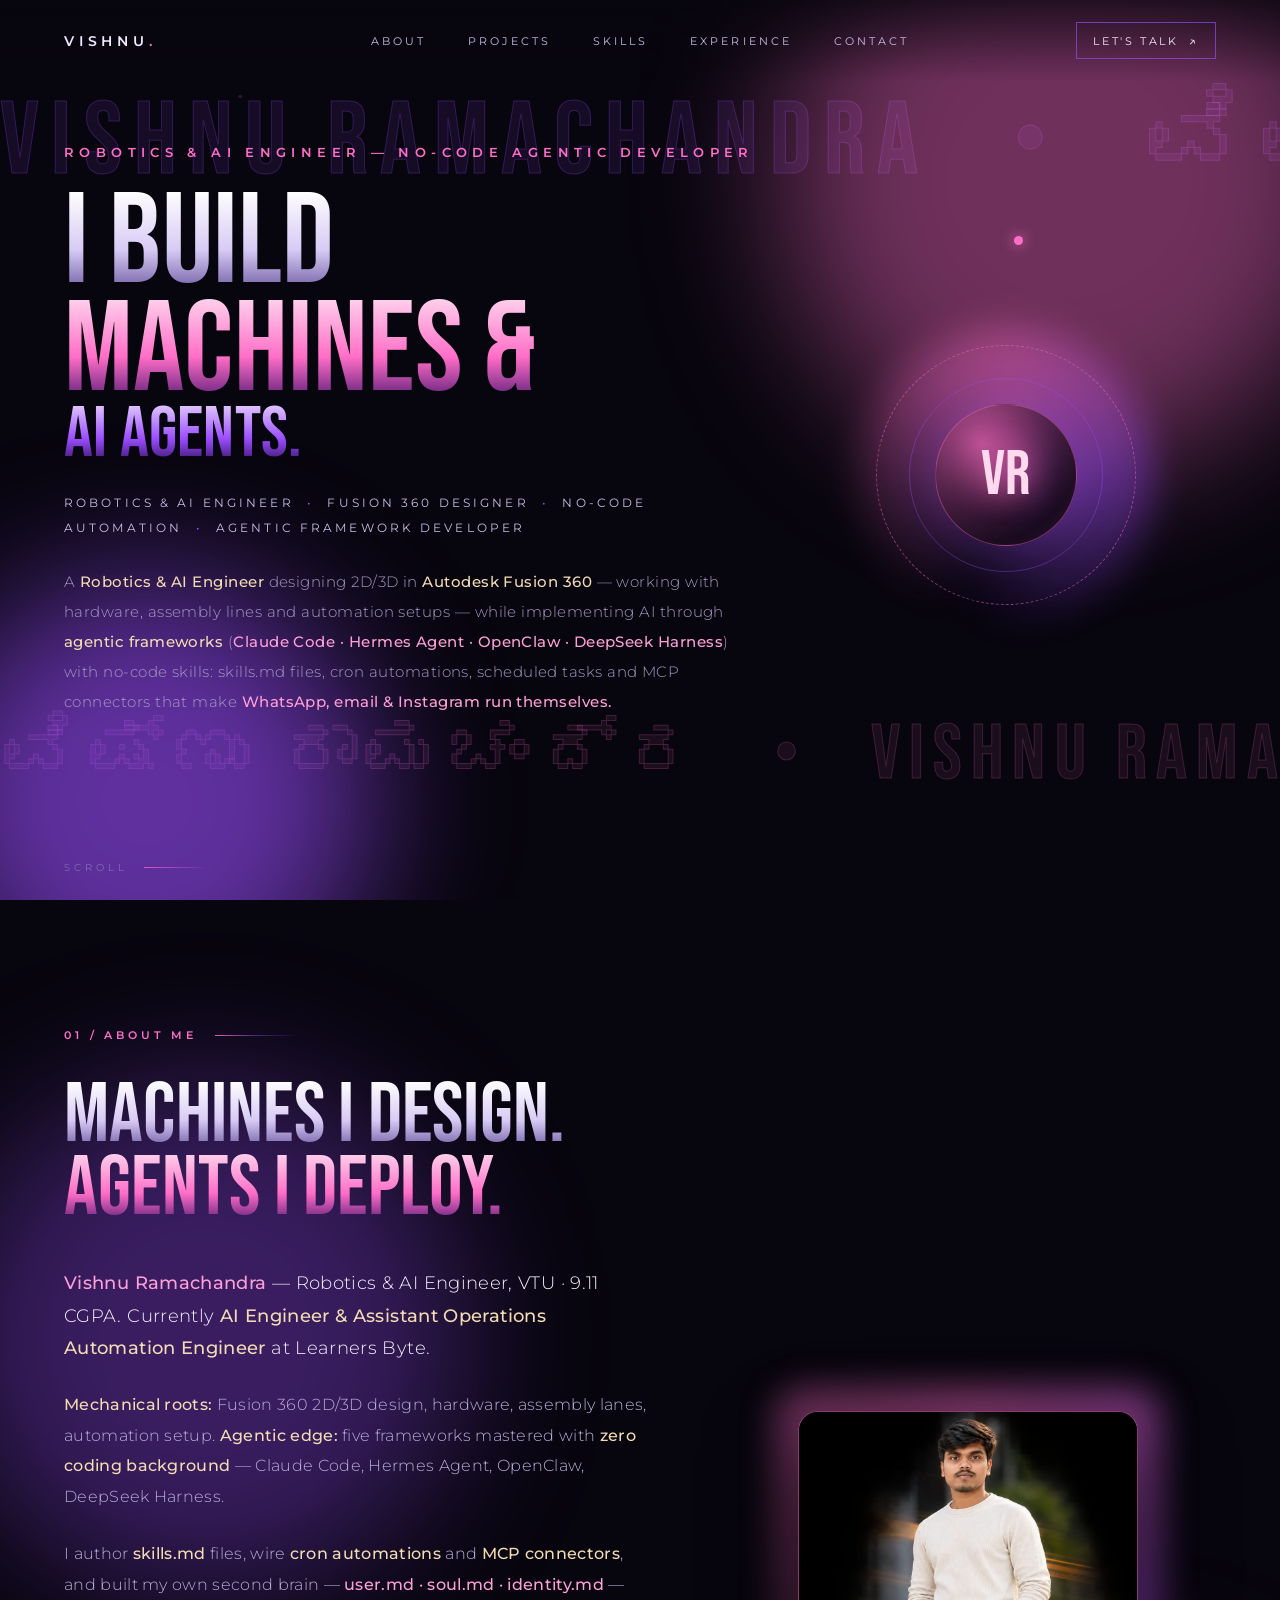
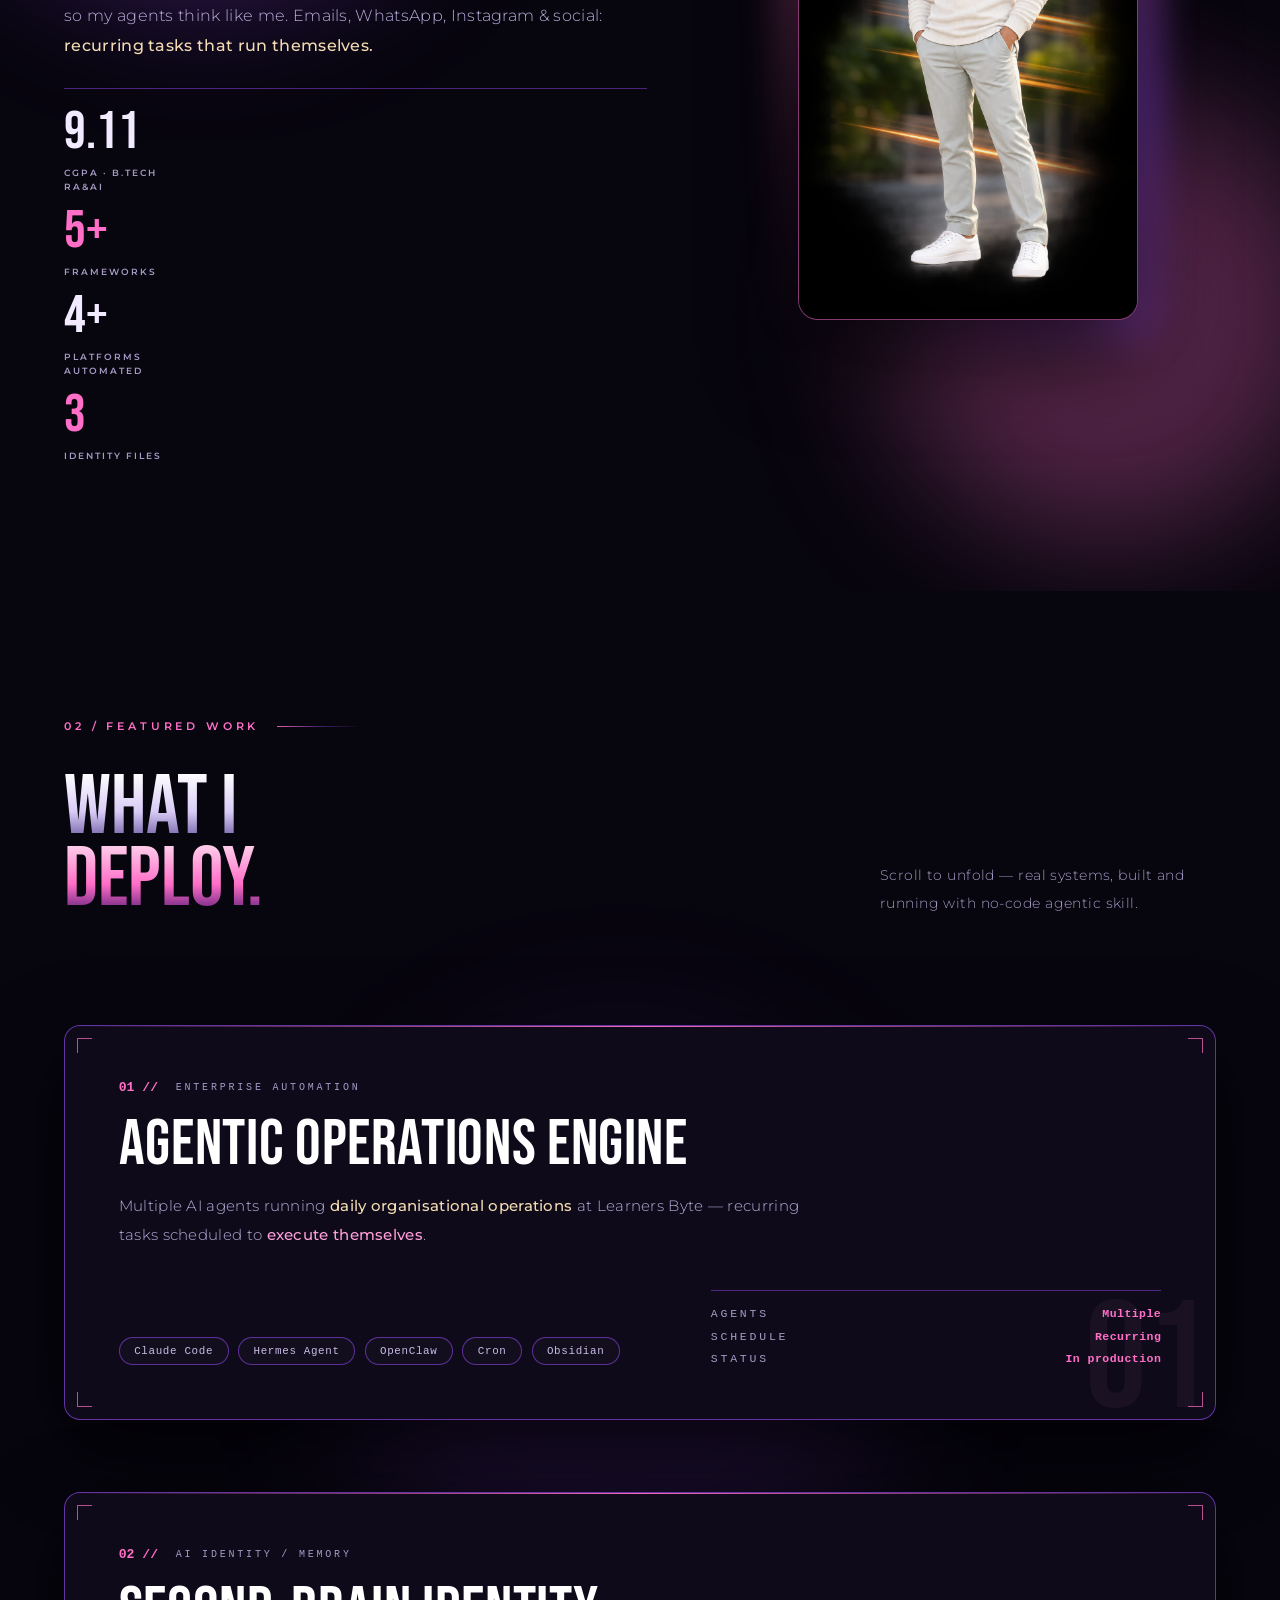
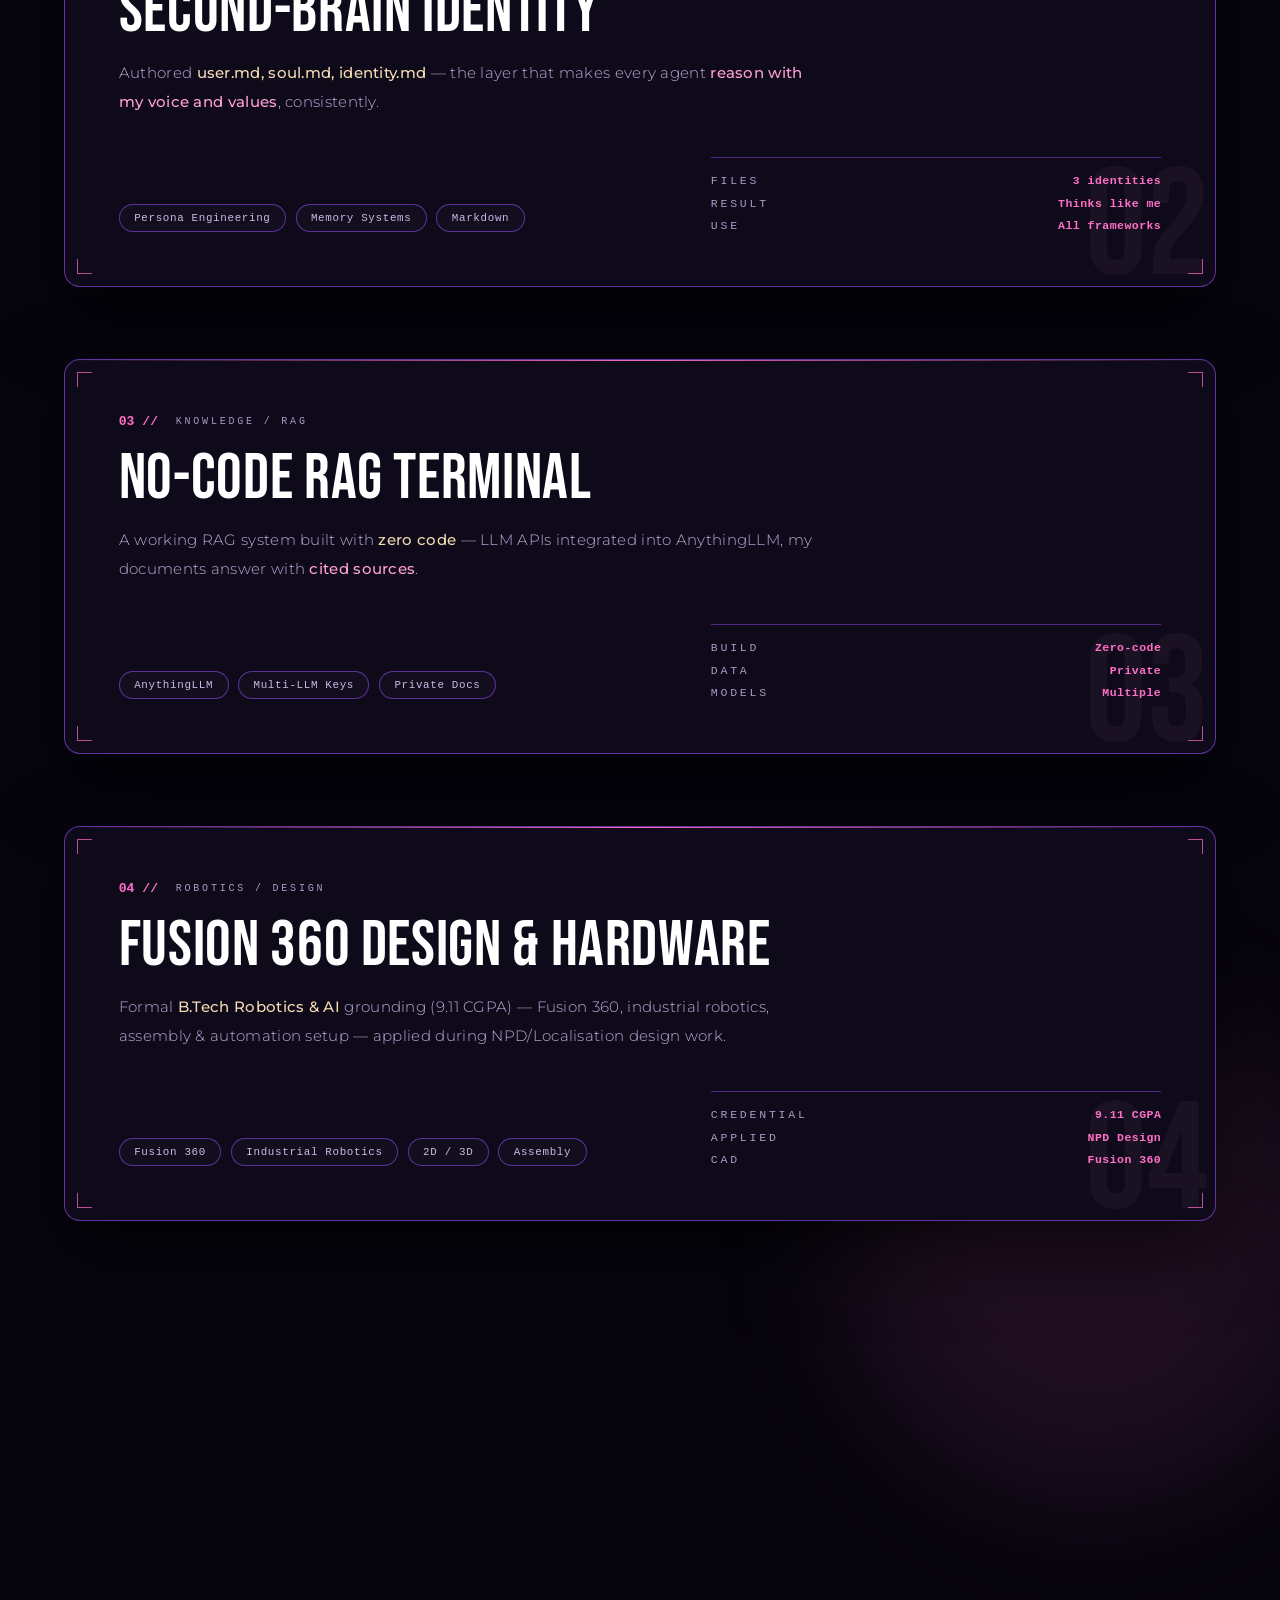
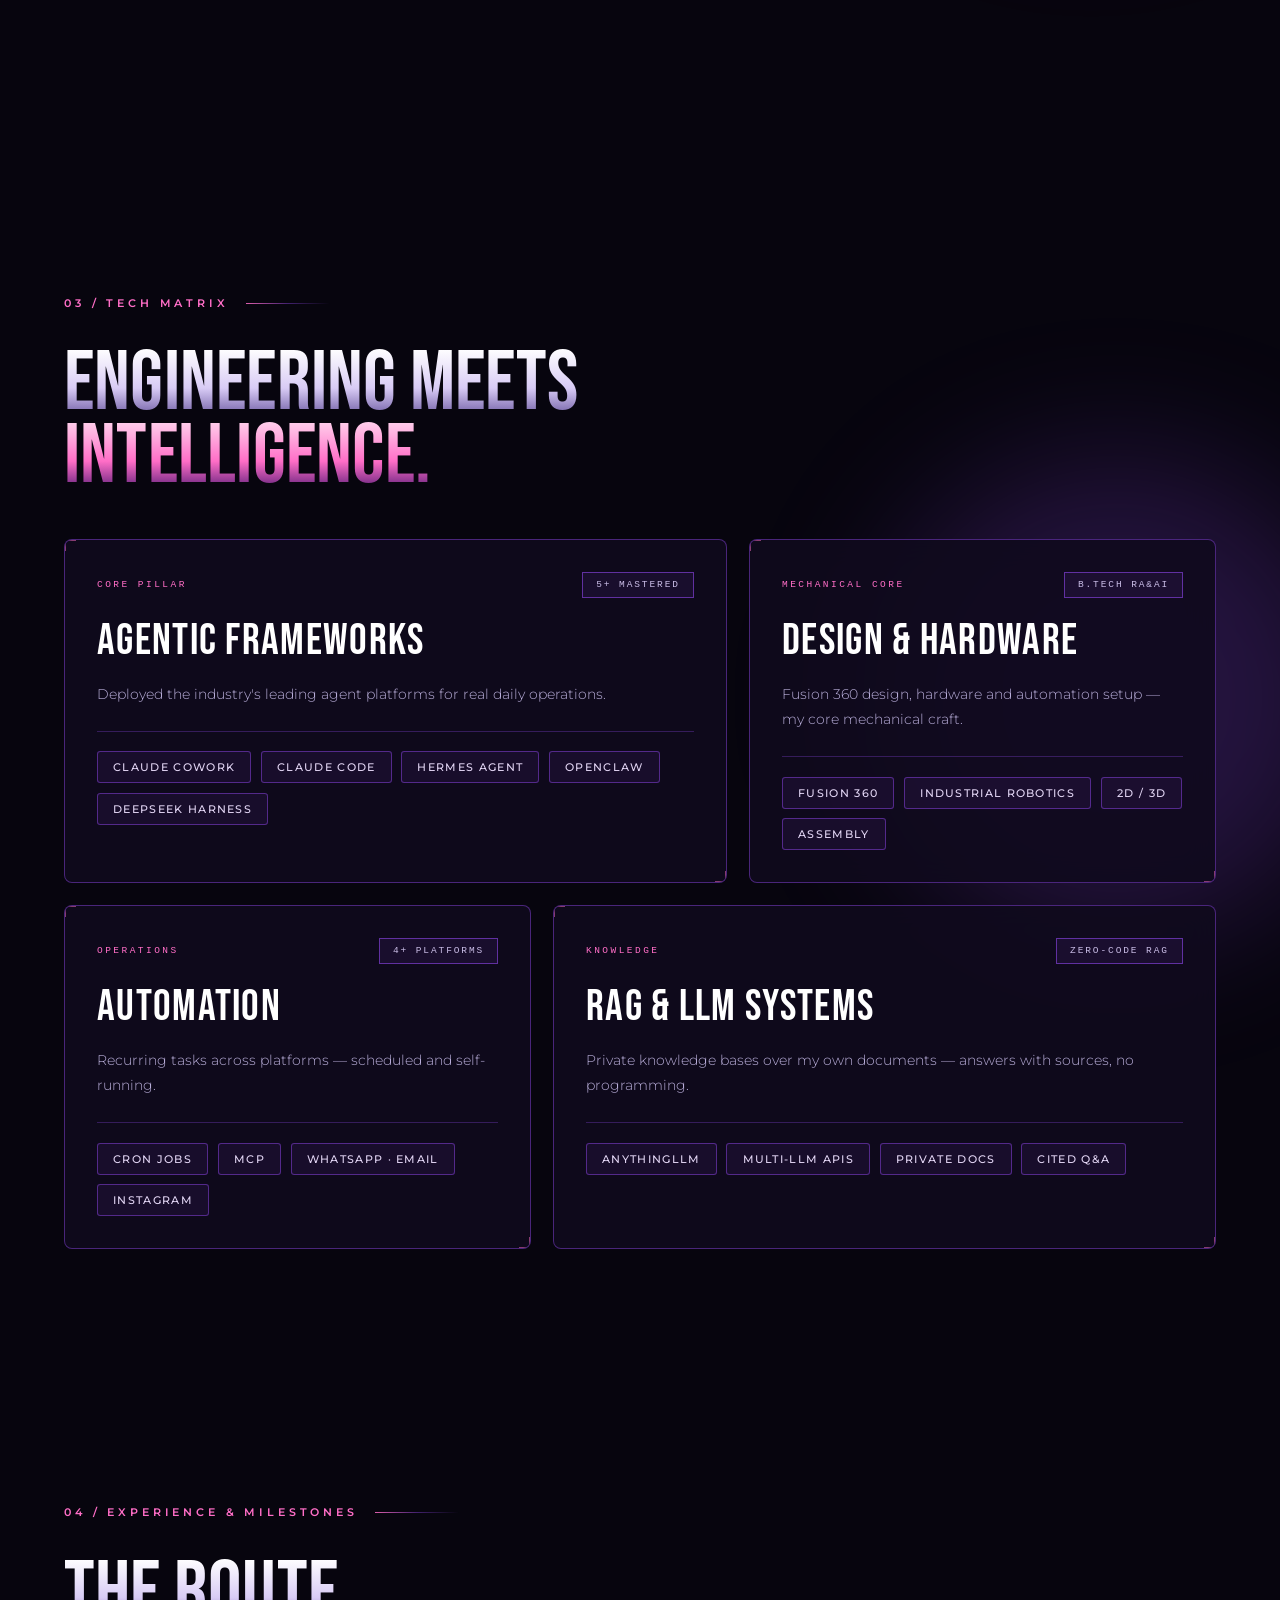
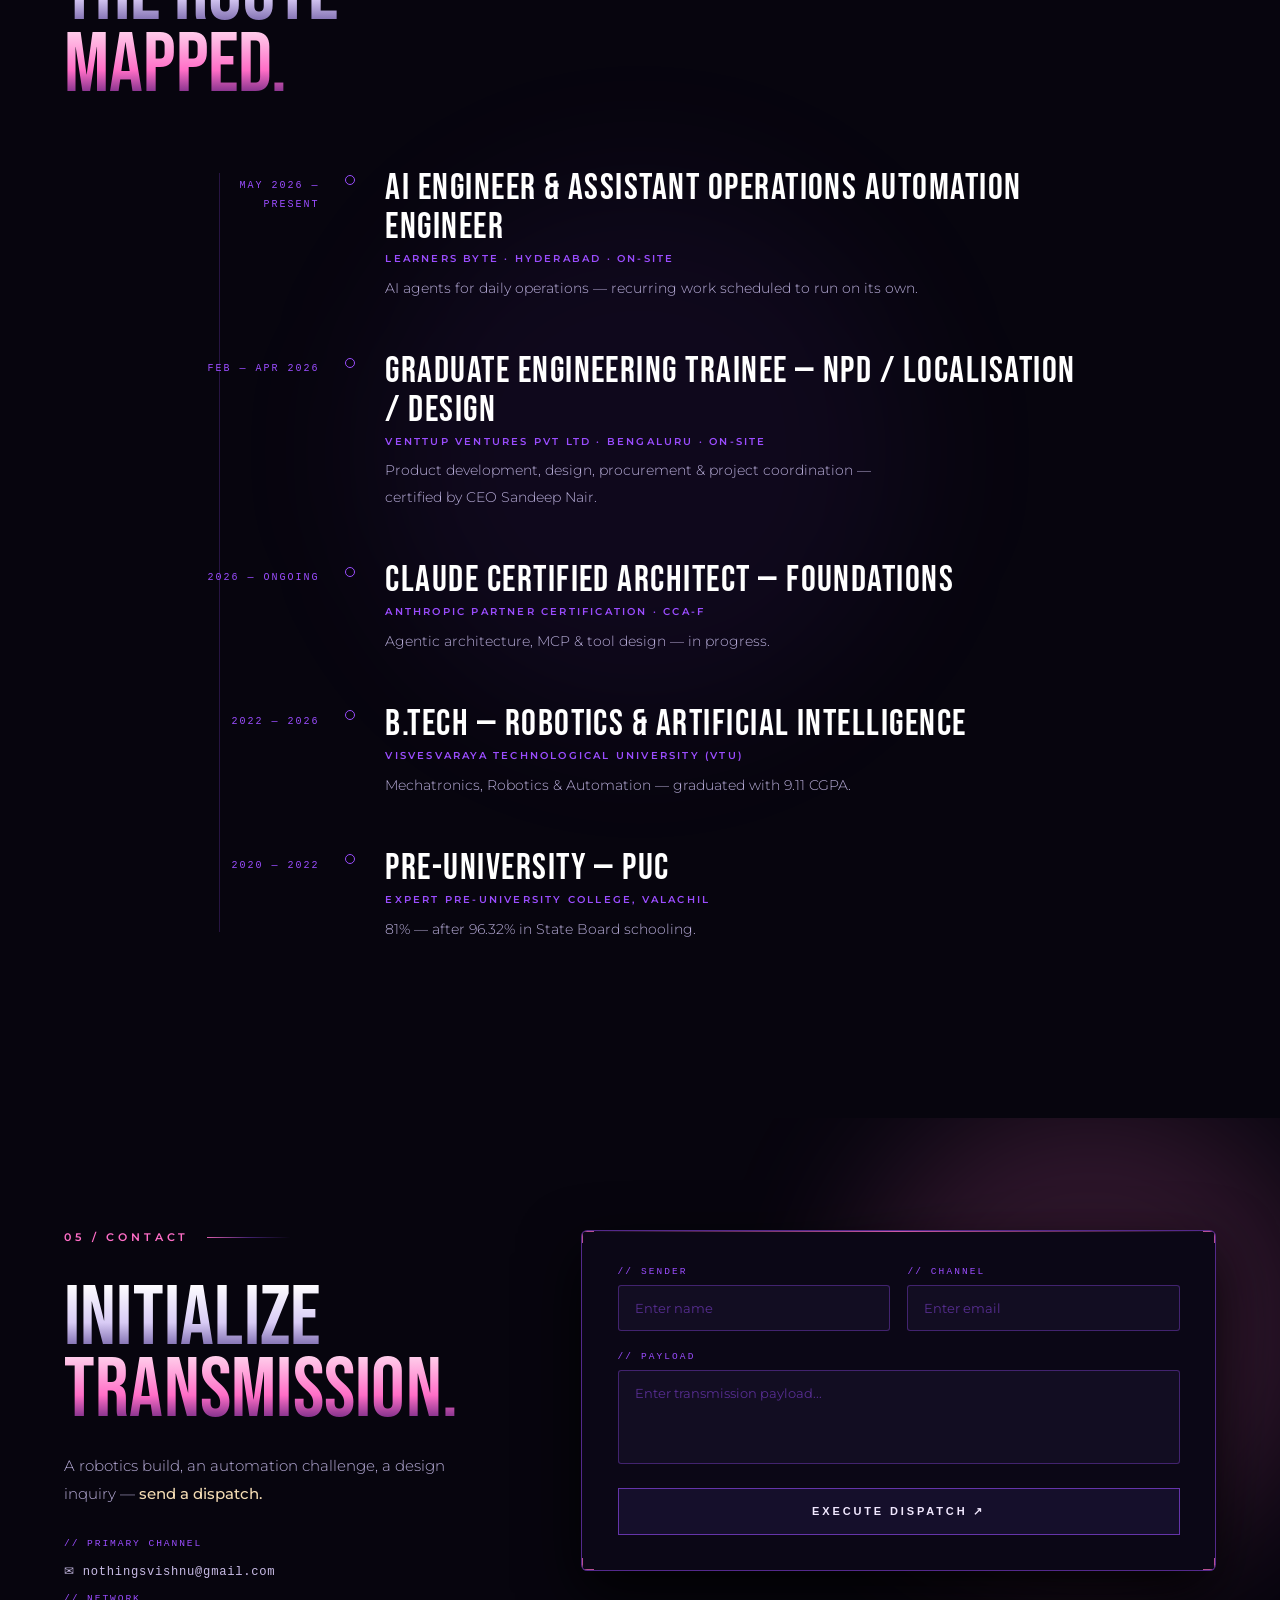
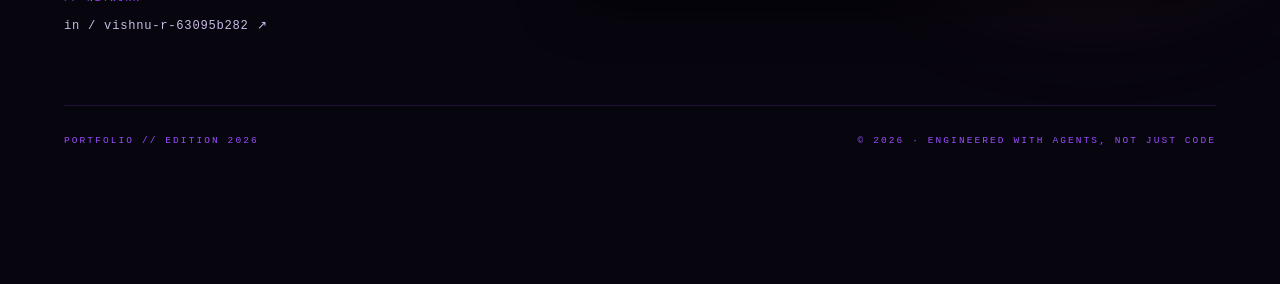
==== index.html @ 0558c442 "Deploy portfolio" ====
<!DOCTYPE html>
<html lang="en">
<head>
<meta charset="UTF-8"/>
<meta name="viewport" content="width=device-width, initial-scale=1.0"/>
<title>Vishnu Ramachandra — Robotics & AI Engineer</title>
<link rel="icon" type="image/svg+xml" href="data:image/svg+xml,<svg xmlns='http://www.w3.org/2000/svg' viewBox='0 0 100 100'><text y='.9em' font-size='90'>⚡</text></svg>"/>
<link rel="preconnect" href="https://fonts.googleapis.com">
<link rel="preconnect" href="https://fonts.gstatic.com" crossorigin>
<link href="https://fonts.googleapis.com/css2?family=Bebas+Neue&family=Montserrat:wght@300;400;500;600;700&display=swap" rel="stylesheet">
<style>
  :root{
    --bg:#07050E; --panel:#0E0A1A; --panel2:#120D20; --cardline:rgba(140,84,255,.4);
    --ivory:#E8E0F2; --muted:#A79BC6; --soft:#C9BCE6; --white:#F7F2FF;
    --pink:#FF6EC7; --violet:#9B4DFF; --lav:#C9B0FF; --cream:#F3DBB3; --hlp:#FF9FD8;
    --serif:"Bebas Neue","Arial Narrow",Impact,sans-serif;
    --sans:"Montserrat",system-ui,sans-serif;
  }
  *{box-sizing:border-box;margin:0;padding:0}
  html{scroll-behavior:smooth}
  body{background:var(--bg);color:var(--ivory);font-family:var(--sans);overflow-x:hidden;-webkit-font-smoothing:antialiased}
  ::selection{background:var(--lav);color:#0a0514}
  a{color:inherit;text-decoration:none}
  img{max-width:100%;display:block}
  b{color:var(--cream);font-weight:500}
  .hlp{color:var(--hlp);font-weight:500}
  .g-w{background:linear-gradient(to bottom,#FFFFFF 0%,#D8CBF5 55%,#5E4B96 100%);-webkit-background-clip:text;background-clip:text;color:transparent}
  .g-p{background:linear-gradient(to bottom,#FFD1EC 0%,#FF6EC7 55%,#4A1570 100%);-webkit-background-clip:text;background-clip:text;color:transparent}
  .g-d{background:linear-gradient(to bottom,#DFC5FF 0%,#9B4DFF 55%,#2A0D55 100%);-webkit-background-clip:text;background-clip:text;color:transparent}

  #cursor{position:fixed;top:0;left:0;width:10px;height:10px;border-radius:50%;background:rgba(240,230,255,.95);
          pointer-events:none;z-index:999;transform:translate(-50%,-50%);transition:width .25s,height .25s,background .25s,border .25s}
  #cursor.grow{width:46px;height:46px;border:1px solid rgba(255,110,199,.55);background:rgba(255,110,199,.07)}

  .glow{position:absolute;border-radius:50%;filter:blur(70px);pointer-events:none;z-index:0}
  @keyframes pulseA{0%,100%{transform:scale(1);opacity:.10}50%{transform:scale(1.08);opacity:.15}}
  @keyframes pulseB{0%,100%{transform:scale(1.06);opacity:.07}50%{transform:scale(1);opacity:.10}}
  @keyframes floaty{0%,100%{transform:translateY(-3px) scale(1)}50%{transform:translateY(3px) scale(1.03)}}
  @keyframes spinSlow{to{transform:rotate(360deg)}}
  @keyframes emberUp{0%{transform:translateY(0) scale(1);opacity:0}15%{opacity:.8}100%{transform:translateY(-120px) scale(.2);opacity:0}}

  /* ============ BG NAME MARQUEE ============ */
  .bgnames{position:fixed;inset:0;z-index:0;pointer-events:none;overflow:hidden}
  .namerow{position:absolute;left:0;display:flex;width:max-content;will-change:transform;
           font-family:var(--serif),"Nirmala UI","Noto Sans Kannada",sans-serif;
           color:rgba(155,77,255,.10);-webkit-text-stroke:1px rgba(155,77,255,.28);white-space:nowrap;
           letter-spacing:.12em;user-select:none}
  .namerow span{display:inline-block;padding-right:7vw}
  .namerow.nr1{top:9%;font-size:clamp(3rem,8vw,7.5rem);animation:driftL 90s linear infinite}
  .namerow.nr2{bottom:11%;font-size:clamp(2.2rem,6vw,5.4rem);-webkit-text-stroke:1px rgba(255,110,199,.22);
               color:rgba(255,110,199,.08);animation:driftR 110s linear infinite}
  @keyframes driftL{from{transform:translateX(0)}to{transform:translateX(-50%)}}
  @keyframes driftR{from{transform:translateX(-50%)}to{transform:translateX(0)}}

  nav{position:fixed;top:0;left:0;right:0;z-index:100;display:flex;justify-content:space-between;align-items:center;padding:22px 5vw;
      background:linear-gradient(180deg,rgba(7,5,14,.72),transparent)}
  .brand{font-size:.85rem;font-weight:600;letter-spacing:.35em;text-transform:uppercase;color:#F1E8FF;cursor:pointer}
  .brand b{color:var(--pink);font-weight:600}
  .nav-links{position:absolute;left:50%;transform:translateX(-50%);display:flex;gap:2.6rem}
  .nav-links a{position:relative;font-size:11px;font-weight:400;letter-spacing:.28em;text-transform:uppercase;color:var(--soft);padding:4px 0;transition:color .3s}
  .nav-links a::after{content:"";position:absolute;bottom:0;left:0;width:0;height:1px;background:rgba(255,110,199,.65);transition:width .3s}
  .nav-links a:hover{color:var(--white)} .nav-links a:hover::after{width:100%}
  .btn-talk{display:flex;align-items:center;gap:.6rem;font-size:11px;font-weight:400;letter-spacing:.24em;text-transform:uppercase;
            color:#F1E8FF;padding:.6rem 1rem;border:1px solid rgba(155,77,255,.65);transition:border-color .3s}
  .btn-talk:hover{border-color:var(--pink)}
  .btn-talk .arr{transition:transform .3s;font-size:.85rem}
  .btn-talk:hover .arr{transform:translate(2px,-2px)}

  .hero{position:relative;min-height:100vh;display:flex;align-items:center;padding:120px 5vw 70px;overflow:hidden}
  #heroCanvas{position:absolute;inset:0;z-index:0;opacity:.85}
  .hero .glow.g1{width:36rem;height:36rem;top:-12%;right:-6%;background:rgba(255,110,199,.42);animation:pulseA 8s infinite}
  .hero .glow.g2{width:28rem;height:28rem;bottom:-14%;left:-6%;background:rgba(155,77,255,.6);animation:pulseB 10s infinite}
  .hero-inner{position:relative;z-index:2;display:grid;grid-template-columns:1.25fr .75fr;gap:2rem;align-items:center;width:100%;max-width:1400px;margin:0 auto}
  @media(max-width:1024px){.hero-inner{grid-template-columns:1fr}}
  .hero h1{font-family:var(--serif);font-weight:400;letter-spacing:.01em;line-height:.84;text-transform:uppercase;user-select:none;margin-bottom:1.5rem}
  .hero h1 .ln{display:block;opacity:0;transform:translateY(40px);filter:blur(10px);transition:opacity 1s cubic-bezier(.16,1,.3,1),transform 1.2s cubic-bezier(.16,1,.3,1),filter 1s}
  .hero h1 .ln.show{opacity:1;transform:none;filter:none}
  .hero h1 .ln1,.hero h1 .ln2{font-size:clamp(3.6rem,10vw,8rem)}
  .hero h1 .ln3{font-size:clamp(2.2rem,5.6vw,4.8rem)}
  .hero .kicker{font-size:clamp(.6rem,1.1vw,.8rem);font-weight:600;letter-spacing:.42em;text-transform:uppercase;color:var(--pink);margin-bottom:1.9rem}
  .hero .sub{font-size:clamp(.55rem,1.15vw,.75rem);font-weight:400;letter-spacing:.26em;text-transform:uppercase;color:var(--soft);margin-bottom:1.7rem;max-width:54rem;line-height:2.1}
  .hero .sub i{color:var(--violet);font-style:normal;margin:0 .45rem}
  .hero .desc{font-size:clamp(.8rem,1.3vw,.96rem);font-weight:300;color:var(--muted);line-height:1.95;letter-spacing:.03em;max-width:45rem;margin-bottom:2.4rem}
  .hero-cta{display:flex;gap:1.2rem;flex-wrap:wrap}
  .cta-solid{font-size:11px;font-weight:600;letter-spacing:.26em;text-transform:uppercase;color:#15020f;
             background:linear-gradient(120deg,#FFD1EC,#FF6EC7 45%,#9B4DFF);background-size:200% 100%;padding:1.05rem 2.2rem;
             transition:background-position .5s;cursor:pointer}
  .cta-solid:hover{background-position:100% 0}
  .cta-ghost{font-size:11px;font-weight:400;letter-spacing:.26em;text-transform:uppercase;color:#F1E8FF;padding:1.05rem 2.2rem;border:1px solid rgba(155,77,255,.65);transition:border-color .3s,color .3s;cursor:pointer}
  .cta-ghost:hover{border-color:var(--pink);color:#fff}
  .hero-fade{opacity:0;transform:translateY(26px);filter:blur(8px);transition:opacity 1s ease .9s,transform 1.2s cubic-bezier(.16,1,.3,1) .9s,filter 1s ease .9s}
  .hero-fade.show{opacity:1;transform:none;filter:none}
  .emblem{position:relative;height:min(60vh,520px);display:none;align-items:center;justify-content:center}
  @media(min-width:1024px){.emblem{display:flex}}
  .emblem .halo{position:absolute;width:70%;aspect-ratio:1;border-radius:50%;background:conic-gradient(from 0deg,#FF6EC7,#9B4DFF 25%,transparent 55%,#FF6EC7);filter:blur(18px);opacity:.4;animation:spinSlow 16s linear infinite}
  .emblem .ring1{position:absolute;width:62%;aspect-ratio:1;border-radius:50%;border:1px dashed rgba(255,110,199,.5);animation:spinSlow 30s linear infinite}
  .emblem .ring2{position:absolute;width:46%;aspect-ratio:1;border-radius:50%;border:1px solid rgba(155,77,255,.35)}
  .emblem .core{position:relative;width:34%;aspect-ratio:1;border-radius:50%;display:flex;align-items:center;justify-content:center;
        background:radial-gradient(circle at 32% 28%,rgba(255,110,199,.5),rgba(10,5,20,.94) 72%);
        border:1px solid rgba(255,110,199,.45);box-shadow:0 0 70px rgba(155,77,255,.45),inset 0 0 44px rgba(255,110,199,.14);animation:floaty 5s ease-in-out infinite}
  .emblem .core span{font-family:var(--serif);font-size:clamp(3rem,7vh,5.2rem);color:#FFD9EE;text-shadow:0 0 30px rgba(255,110,199,.75)}
  .emblem .dot{position:absolute;top:4%;left:52%;width:9px;height:9px;border-radius:50%;background:var(--pink);box-shadow:0 0 14px var(--pink);animation:floaty 3s infinite}
  .scroll-hint{position:absolute;bottom:26px;left:5vw;font-size:10px;letter-spacing:.4em;text-transform:uppercase;color:rgba(167,155,198,.55);display:flex;align-items:center;gap:1rem;z-index:3}
  .scroll-hint::after{content:"";width:64px;height:1px;background:linear-gradient(90deg,rgba(255,110,199,.75),transparent);animation:growline 2.4s ease-in-out infinite}
  @keyframes growline{0%,100%{transform:scaleX(.3);transform-origin:left}50%{transform:scaleX(1);transform-origin:left}}

  section{position:relative;padding:8rem 5vw;overflow:hidden}
  .inner{position:relative;z-index:2;max-width:1200px;margin:0 auto}
  .eyebrow{display:flex;align-items:center;gap:1.1rem;margin-bottom:2.4rem}
  .eyebrow span{font-size:11px;font-weight:600;letter-spacing:.35em;text-transform:uppercase;color:var(--pink)}
  .eyebrow::after{content:"";width:84px;height:1px;background:linear-gradient(90deg,rgba(255,110,199,.85),rgba(155,77,255,.4),transparent)}
  .sec-title{font-family:var(--serif);font-weight:400;text-transform:uppercase;line-height:.86;letter-spacing:.01em;user-select:none;margin-bottom:1.2rem}
  .sec-title .blk{display:block;font-size:clamp(2.8rem,6.6vw,5.6rem)}
  .rv{opacity:0;transform:translateY(26px);transition:opacity .8s cubic-bezier(.16,1,.3,1),transform .9s cubic-bezier(.16,1,.3,1)}
  .rv.in{opacity:1;transform:none}
  .rvl{opacity:0;transform:translateX(-24px);transition:opacity .7s cubic-bezier(.16,1,.3,1),transform .8s cubic-bezier(.16,1,.3,1)}
  .rvl.in{opacity:1;transform:none}

  #about .glow.g1{width:32rem;height:32rem;top:14%;left:-4%;background:rgba(155,77,255,.34);animation:pulseA 9s infinite}
  #about .glow.g2{width:28rem;height:28rem;bottom:4%;right:-4%;background:rgba(255,110,199,.3);animation:pulseB 11s infinite}
  .about-grid{display:grid;grid-template-columns:1.08fr .92fr;gap:4.5rem;align-items:center}
  @media(max-width:960px){.about-grid{grid-template-columns:1fr}}
  .about-bio p{font-size:clamp(.84rem,1.3vw,.99rem);font-weight:300;color:#B9AEDA;line-height:1.95;letter-spacing:.02em;margin-bottom:1.6rem;max-width:40rem}
  .about-bio .lead-in{font-size:clamp(.95rem,1.5vw,1.12rem);color:var(--white);line-height:1.8;font-weight:300}
  .metrics{display:grid;grid-template-columns:repeat(4,auto);gap:2.3rem;border-top:1px solid rgba(155,77,255,.4);padding-top:1.7rem;margin-top:.5rem}
  @media(max-width:760px){.metrics{grid-template-columns:repeat(2,1fr);gap:1.7rem}}
  .metric b{display:block;font-family:var(--serif);font-weight:400;font-size:clamp(2.4rem,4.4vw,3.4rem);color:#F2EBFF;line-height:1}
  .metric.p b{color:var(--pink)}
  .metric span{display:block;font-size:9px;font-weight:600;letter-spacing:.22em;text-transform:uppercase;color:var(--muted);margin-top:.4rem;max-width:8.5rem;line-height:1.6}
  .about-right{position:relative}
  .portrait-wrap{position:relative;max-width:min(88vw,340px);margin:0 auto;transform-style:preserve-3d;perspective:1200px}
  .portrait-glow{position:absolute;inset:-22px;border-radius:26px;filter:blur(18px);opacity:.55;
        background:conic-gradient(from 0deg,#FF6EC7 0%,#9B4DFF 28%,transparent 58%,#FF6EC7 100%);animation:spinSlow 15s linear infinite}
  .portrait{border-radius:20px;overflow:hidden;border:1px solid rgba(255,110,199,.5);box-shadow:0 34px 90px rgba(0,0,0,.75);position:relative;will-change:transform;background:var(--panel);line-height:0}
  .portrait img{width:100%;height:auto;object-fit:contain}
  .portrait .spot{position:absolute;inset:0;background:radial-gradient(circle 260px at var(--sx,50%) var(--sy,50%),rgba(255,255,255,.16),rgba(255,110,199,.10),transparent 72%);opacity:0;transition:opacity .4s;pointer-events:none}
  .portrait-wrap:hover .spot{opacity:1}
  .embers{position:absolute;inset:-20px;pointer-events:none;overflow:visible}
  .embers i{position:absolute;bottom:12%;width:4px;height:4px;border-radius:50%;background:var(--pink);opacity:0}
  .portrait-wrap:hover .embers i{animation:emberUp 2.4s ease-out infinite}

  #work{padding-bottom:6rem}
  #work .glow.g1{width:36rem;height:36rem;top:16%;left:26%;background:rgba(155,77,255,.12);animation:pulseA 12s infinite}
  #work .glow.g2{width:30rem;height:30rem;bottom:10%;right:-4%;background:rgba(255,110,199,.1);animation:pulseB 13s infinite}
  .deck-head{display:flex;justify-content:space-between;align-items:flex-end;gap:2.5rem;margin-bottom:4.5rem;flex-wrap:wrap}
  .deck-head p{max-width:21rem;font-size:clamp(.75rem,1.2vw,.9rem);font-weight:300;color:var(--muted);line-height:1.95;letter-spacing:.03em}
  .deck-scroller{position:relative;width:100%}
  .deck-inner{position:relative;width:100%;padding-top:4vh;padding-bottom:42vh}
  .s-card{position:relative;width:100%;z-index:1;margin-bottom:72px;will-change:transform,filter;transform-origin:top center;backface-visibility:hidden}
  .s-card:last-child{margin-bottom:0}
  .pcard{position:relative;border-radius:1rem;border:1px solid rgba(155,77,255,.6);background:var(--panel);
         padding:clamp(2rem,4.2vw,3.6rem);overflow:hidden;transition:border-color .5s;box-shadow:0 26px 80px rgba(0,0,0,.65)}
  .pcard:hover{border-color:rgba(255,110,199,.9)}
  .pcard .topflare{position:absolute;top:0;left:0;right:0;height:1px;background:linear-gradient(90deg,transparent,rgba(255,110,199,.95),transparent)}
  .pcard .lbr{position:absolute;width:15px;height:15px;border:1.5px solid rgba(255,110,199,.7);transition:border-color .4s}
  .pcard:hover .lbr{border-color:var(--pink)}
  .pcard .lbr.tl{top:12px;left:12px;border-right:0;border-bottom:0}.pcard .lbr.tr{top:12px;right:12px;border-left:0;border-bottom:0}
  .pcard .lbr.bl{bottom:12px;left:12px;border-right:0;border-top:0}.pcard .lbr.br{bottom:12px;right:12px;border-left:0;border-top:0}
  .pcard .watermark{position:absolute;bottom:-1.2rem;right:.4rem;font-family:var(--serif);font-size:clamp(6.5rem,12vw,10.5rem);color:rgba(255,177,225,.05);user-select:none;pointer-events:none;line-height:1}
  .pcard .meta{display:flex;align-items:center;gap:1.1rem;margin-bottom:1.3rem}
  .pcard .num{font-family:ui-monospace,Consolas,monospace;font-size:.82rem;font-weight:700;color:var(--pink)}
  .pcard .cat{font-family:ui-monospace,Consolas,monospace;font-size:10px;letter-spacing:.28em;text-transform:uppercase;color:var(--muted)}
  .pcard h3{font-family:var(--serif);font-weight:400;font-size:clamp(2.4rem,5vw,4rem);line-height:.9;text-transform:uppercase;letter-spacing:.01em;color:#fff;margin-bottom:1.2rem;transition:color .4s}
  .pcard:hover h3{color:#FFD9EE}
  .pcard .desc{max-width:44rem;font-size:clamp(.82rem,1.3vw,.95rem);font-weight:300;color:#B9AEDA;line-height:1.9;letter-spacing:.02em;margin-bottom:2rem}
  .pcard .cols{display:grid;grid-template-columns:1.1fr .9fr;gap:2.6rem;align-items:end}
  @media(max-width:840px){.pcard .cols{grid-template-columns:1fr}}
  .tech{display:flex;flex-wrap:wrap;gap:.6rem}
  .tech span{font-family:ui-monospace,Consolas,monospace;font-size:.68rem;letter-spacing:.06em;color:var(--soft);border:1px solid rgba(155,77,255,.55);border-radius:999px;padding:.45rem .9rem;background:rgba(255,255,255,.02);transition:all .3s}
  .pcard:hover .tech span{border-color:rgba(255,110,199,.5)}
  .metrics{border-top:1px solid rgba(155,77,255,.45);padding-top:1rem;display:flex;flex-direction:column;gap:.6rem}
  .mrow{display:flex;justify-content:space-between;gap:1.2rem;font-family:ui-monospace,Consolas,monospace;font-size:.72rem}
  .mrow em{font-style:normal;letter-spacing:.24em;color:var(--muted);text-transform:uppercase}
  .mrow b{font-weight:600;color:var(--pink);letter-spacing:.04em;text-align:right}
  .deck-end{width:100%;height:1px}

  #skills .glow.g1{width:30rem;height:30rem;top:24%;right:-6%;background:rgba(155,77,255,.2);animation:pulseB 10s infinite}
  .bento{display:grid;grid-template-columns:repeat(12,1fr);gap:1.4rem}
  .bcard{position:relative;grid-column:span 12;padding:2rem;border:1px solid rgba(155,77,255,.42);border-radius:.5rem;
         background:rgba(16,11,29,.9);backdrop-filter:blur(14px);overflow:hidden;cursor:pointer;transition:border-color .5s,box-shadow .5s,transform .25s;will-change:transform}
  .bcard:hover{border-color:rgba(255,110,199,.8);box-shadow:0 18px 50px rgba(255,110,199,.14);transform:translateY(-5px)}
  @media(min-width:1024px){.b7{grid-column:span 7}.b5{grid-column:span 5}}
  .bcard .topflare{position:absolute;top:0;left:0;right:0;height:1px;background:linear-gradient(90deg,transparent,rgba(255,110,199,.6),transparent);opacity:0;transition:opacity .5s}
  .bcard:hover .topflare{opacity:1}
  .bcard .pin{position:absolute;width:11px;height:11px}
  .bcard .pin.tl{top:0;left:0;border-top:1px solid rgba(255,110,199,.5);border-left:1px solid rgba(255,110,199,.5)}
  .bcard .pin.br{bottom:0;right:0;border-bottom:1px solid rgba(255,110,199,.5);border-right:1px solid rgba(255,110,199,.5)}
  .bcard .bhead{display:flex;justify-content:space-between;align-items:center;margin-bottom:1.1rem;gap:1rem}
  .bcard .badge{font-family:ui-monospace,Consolas,monospace;font-size:9.5px;letter-spacing:.26em;color:var(--pink);transition:color .3s}
  .bcard:hover .badge{color:#FFB9E2}
  .bcard .stat{font-family:ui-monospace,Consolas,monospace;font-size:9.5px;letter-spacing:.2em;color:var(--soft);border:1px solid rgba(155,77,255,.55);padding:.4rem .8rem;background:rgba(155,77,255,.08);transition:all .3s;white-space:nowrap}
  .bcard:hover .stat{border-color:rgba(255,110,199,.6);color:#fff}
  .bcard h3{font-family:var(--serif);font-weight:400;font-size:clamp(1.9rem,3.4vw,2.9rem);letter-spacing:.03em;text-transform:uppercase;color:#fff;margin-bottom:.9rem;transition:color .3s}
  .bcard:hover h3{color:#FFD9EE}
  .bcard .bdesc{font-size:clamp(.74rem,1.15vw,.88rem);font-weight:300;color:#B9AEDA;line-height:1.8;max-width:40rem;margin-bottom:1.5rem}
  .bcard .chips{display:flex;flex-wrap:wrap;gap:.6rem;padding-top:1.2rem;border-top:1px solid rgba(155,77,255,.28)}
  .bcard .chips span{font-size:.68rem;font-weight:500;letter-spacing:.12em;text-transform:uppercase;color:#E3D6F5;border:1px solid rgba(155,77,255,.45);background:rgba(155,77,255,.07);padding:.5rem .95rem;border-radius:.2rem;transition:all .3s}
  .bcard:hover .chips span{border-color:rgba(255,110,199,.55);color:#fff;background:rgba(255,110,199,.08)}

  #experience .glow.g1{width:34rem;height:34rem;top:30%;left:50%;transform:translateX(-50%);background:rgba(155,77,255,.06);animation:pulseA 12s infinite}
  .route{position:relative;width:100%;max-width:880px;margin:0 auto}
  .track-bg{position:absolute;left:19px;top:6px;bottom:10px;width:1px;background:rgba(155,77,255,.22)}
  .track-fill{position:absolute;left:18.5px;top:6px;width:2px;height:0;background:linear-gradient(180deg,#FF6EC7,#9B4DFF 60%,rgba(155,77,255,.12));box-shadow:0 0 12px rgba(255,110,199,.7);transform-origin:top}
  .r-item{position:relative;display:flex;align-items:flex-start;margin-bottom:3rem}
  .r-year{display:none;width:150px;flex-shrink:0;padding-right:1.9rem;text-align:right;padding-top:.4rem}
  @media(min-width:900px){.r-year{display:block}}
  .r-year span{font-family:ui-monospace,Consolas,monospace;font-size:10px;letter-spacing:.2em;color:var(--violet);transition:color .3s}
  .r-item:hover .r-year span{color:var(--pink)}
  .r-node{position:relative;flex-shrink:0;width:26px;height:26px;display:flex;align-items:center;justify-content:center;margin-left:-13px;margin-right:1.4rem}
  .r-node .halo2{position:absolute;width:24px;height:24px;border-radius:50%;border:1px solid transparent;transition:all .6s}
  .r-item:hover .halo2{border-color:rgba(255,110,199,.45);transform:scale(1.7)}
  .r-node .dot{width:10px;height:10px;border-radius:50%;background:var(--bg);border:1px solid var(--violet);transition:all .3s}
  .r-item:hover .dot{background:var(--pink);border-color:var(--pink);box-shadow:0 0 14px var(--pink)}
  .r-body{padding-top:.15rem}
  .r-year-m{font-family:ui-monospace,Consolas,monospace;font-size:10px;letter-spacing:.2em;color:var(--pink);margin-bottom:.4rem;display:block}
  @media(min-width:900px){.r-year-m{display:none}}
  .r-body h3{font-family:var(--serif);font-weight:400;font-size:clamp(1.6rem,3vw,2.3rem);letter-spacing:.04em;text-transform:uppercase;color:#fff;line-height:1.05;margin-bottom:.35rem;transition:color .3s}
  .r-item:hover .r-body h3{color:#FFD9EE}
  .r-body .org{display:block;font-size:10px;font-weight:600;letter-spacing:.22em;text-transform:uppercase;color:var(--violet);margin-bottom:.6rem;transition:color .3s}
  .r-item:hover .r-body .org{color:var(--pink)}
  .r-body p{font-size:clamp(.78rem,1.2vw,.9rem);font-weight:300;color:#B9AEDA;line-height:1.85;max-width:34rem}
  .r-item:hover .r-body p{color:#D8CEF0}

  #contact{padding-top:7rem}
  #contact .glow.g1{width:30rem;height:30rem;top:-4%;right:-4%;background:rgba(255,110,199,.16);animation:pulseA 9s infinite}
  .c-grid{display:grid;grid-template-columns:5fr 7fr;gap:4rem;align-items:start}
  @media(max-width:960px){.c-grid{grid-template-columns:1fr}}
  .c-left p{font-size:clamp(.8rem,1.2vw,.92rem);font-weight:300;color:#B9AEDA;line-height:1.9;max-width:26rem;margin-bottom:1.8rem}
  .c-direct{display:flex;flex-direction:column;gap:.9rem}
  .c-direct a{display:flex;align-items:center;gap:.8rem;font-family:ui-monospace,Consolas,monospace;font-size:.76rem;letter-spacing:.06em;color:var(--soft);transition:color .3s}
  .c-direct a:hover{color:var(--pink)}
  .c-direct .tag{font-family:ui-monospace,Consolas,monospace;font-size:.6rem;letter-spacing:.2em;color:var(--violet)}
  .term{position:relative;border-radius:.4rem;border:1px solid rgba(155,77,255,.5);background:#0B0716;padding:2.2rem;box-shadow:0 22px 60px rgba(0,0,0,.85);overflow:hidden}
  .term .topflare{position:absolute;top:0;left:0;right:0;height:1px;background:linear-gradient(90deg,transparent,rgba(255,110,199,.8),transparent)}
  .term .ch{position:absolute;width:12px;height:12px;border:1px solid rgba(255,110,199,.7)}
  .term .ch.tl{top:0;left:0;border-right:0;border-bottom:0}.term .ch.tr{top:0;right:0;border-left:0;border-bottom:0}
  .term .ch.bl{bottom:0;left:0;border-right:0;border-top:0}.term .ch.br{bottom:0;right:0;border-left:0;border-top:0}
  .term label{display:block;font-family:ui-monospace,Consolas,monospace;font-size:9.5px;letter-spacing:.22em;text-transform:uppercase;color:var(--violet);margin-bottom:.5rem}
  .term input,.term textarea{width:100%;background:#120D22;border:1px solid rgba(155,77,255,.35);color:#fff;font-family:var(--sans);font-size:.82rem;padding:.85rem 1rem;outline:none;border-radius:.2rem;transition:border-color .3s;margin-bottom:1.3rem;resize:none}
  .term input:focus,.term textarea:focus{border-color:var(--pink)}
  .term input::placeholder,.term textarea::placeholder{color:rgba(155,77,255,.5)}
  .term .row2{display:grid;grid-template-columns:1fr 1fr;gap:1.1rem}
  @media(max-width:640px){.term .row2{grid-template-columns:1fr}}
  .term button{width:100%;padding:1rem;border:1px solid rgba(155,77,255,.6);background:#150F2B;color:#F1E8FF;font-size:11px;font-weight:600;letter-spacing:.26em;text-transform:uppercase;cursor:pointer;transition:all .3s}
  .term button:hover{border-color:var(--pink);background:#1C1433;color:#FFD9EE}
  .sent{display:none;text-align:center;padding:3rem 1rem}
  .sent .ok{display:inline-flex;align-items:center;justify-content:center;width:44px;height:44px;border-radius:50%;border:1px solid var(--pink);color:var(--pink);font-size:1.1rem;margin-bottom:1rem}
  .sent h3{font-family:var(--serif);font-weight:400;font-size:2.2rem;text-transform:uppercase;letter-spacing:.06em;color:#fff;margin-bottom:.5rem}
  .sent p{font-size:.78rem;font-weight:300;color:var(--muted);letter-spacing:.1em}
  .footline{display:flex;justify-content:space-between;align-items:center;gap:1rem;flex-wrap:wrap;border-top:1px solid rgba(155,77,255,.18);margin-top:4.5rem;padding-top:1.8rem}
  .footline span{font-family:ui-monospace,Consolas,monospace;font-size:9.5px;letter-spacing:.22em;text-transform:uppercase;color:var(--violet)}

  @media(max-width:860px){
    .nav-links{display:none}
    nav{padding:16px 6vw}
    section{padding:5.5rem 6vw}
  }

  /* ============ MOBILE (phone-first polish) ============ */
  @media(max-width:700px){
    html{-webkit-text-size-adjust:100%}
    body{-webkit-tap-highlight-color:transparent}
    section{padding:4.5rem 1.3rem}
    nav{padding:.9rem 1.2rem}
    .brand{font-size:.72rem;letter-spacing:.28em}
    .btn-talk{font-size:.62rem;padding:.5rem .8rem;letter-spacing:.18em}
    .hero{padding:108px 1.3rem 55px}
    .hero .kicker{font-size:.62rem;letter-spacing:.3em;margin-bottom:1.4rem}
    .hero .sub{font-size:.56rem;letter-spacing:.18em;line-height:2.1;margin-bottom:1.3rem}
    .hero .desc{font-size:.9rem;line-height:1.85;margin-bottom:1.8rem}
    .hero-cta{flex-direction:column}
    .hero-cta a{width:100%;text-align:center;padding:1.05rem 1.4rem}
    .eyebrow span{font-size:.6rem;letter-spacing:.26em}
    .sec-title .blk{font-size:clamp(2.4rem,11vw,3.3rem)}
    .metrics{gap:1.4rem 1rem;padding-top:1.4rem}
    .metric b{font-size:2.5rem}
    .metric span{font-size:8px;letter-spacing:.18em;max-width:7rem}
    .about-grid{gap:3rem}
    .portrait-wrap{max-width:min(78vw,320px)}
    .deck-head{gap:1.4rem;margin-bottom:2.6rem}
    .deck-inner{padding-bottom:26vh}
    .s-card{margin-bottom:52px}
    .pcard{padding:1.7rem 1.25rem;border-radius:.8rem}
    .pcard h3{font-size:2.3rem}
    .pcard .watermark{font-size:6rem}
    .pcard .cat{letter-spacing:.16em;font-size:8.5px}
    .mrow{font-size:.66rem}
    .bcard{padding:1.7rem 1.3rem}
    .bcard h3{font-size:2rem}
    .bcard .stat{font-size:8px;padding:.35rem .6rem}
    .r-item{margin-bottom:2.2rem}
    .r-body h3{font-size:1.45rem}
    .r-body p{font-size:.82rem}
    .term{padding:1.5rem 1.2rem}
    .term label{font-size:8.5px}
    .footline{flex-direction:column;align-items:flex-start;gap:.6rem}
    .namerow.nr1{font-size:clamp(2.2rem,11vw,3.4rem)}
    .namerow.nr2{font-size:clamp(1.7rem,9vw,2.8rem)}
    .scroll-hint{display:none}
  }
  /* touch devices: hide custom cursor, disable 3D tilt */
  @media(hover:none){
    #cursor{display:none}
    .portrait{transform:none !important}
  }
</style>
</head>
<body>
<div class="bgnames" aria-hidden="true">
  <div class="namerow nr1" data-t="VISHNU RAMACHANDRA &nbsp;&nbsp;•&nbsp;&nbsp; ವಿಷ್ಣು ರಾಮಚಂದ್ರ &nbsp;&nbsp;•&nbsp;&nbsp; "></div>
  <div class="namerow nr2" data-t="ವಿಷ್ಣು ರಾಮಚಂದ್ರ &nbsp;&nbsp;•&nbsp;&nbsp; VISHNU RAMACHANDRA &nbsp;&nbsp;•&nbsp;&nbsp; "></div>
</div>

<div id="cursor"></div>

<!-- ================= HERO ================= -->
<section class="hero" id="top">
  <canvas id="heroCanvas"></canvas>
  <div class="glow g1"></div><div class="glow g2"></div>
  <nav>
    <a class="brand" href="#top">VISHNU<b>.</b></a>
    <div class="nav-links">
      <a href="#about">ABOUT</a><a href="#work">PROJECTS</a><a href="#skills">SKILLS</a>
      <a href="#experience">EXPERIENCE</a><a href="#contact">CONTACT</a>
    </div>
    <a class="btn-talk" href="#contact">LET'S TALK <span class="arr">↗</span></a>
  </nav>

  <div class="hero-inner">
    <div>
      <p class="kicker" id="hk">Robotics &amp; AI Engineer — No-Code Agentic Developer</p>
      <h1>
        <span class="ln ln1 g-w">I BUILD</span>
        <span class="ln ln2 g-p">MACHINES &amp;</span>
        <span class="ln ln3 g-d">AI AGENTS.</span>
      </h1>
      <p class="sub" id="hs">ROBOTICS &amp; AI ENGINEER <i>•</i> FUSION 360 DESIGNER <i>•</i> NO-CODE AUTOMATION <i>•</i> AGENTIC FRAMEWORK DEVELOPER</p>
      <p class="desc" id="hd">
        A <b>Robotics &amp; AI Engineer</b> designing 2D/3D in <b>Autodesk Fusion 360</b> — working with hardware,
        assembly lines and automation setups — while implementing AI through <b>agentic frameworks</b>
        (<span class="hlp">Claude Code · Hermes Agent · OpenClaw · DeepSeek Harness</span>) with no-code skills:
        skills.md files, cron automations, scheduled tasks and MCP connectors that make
        <span class="hlp">WhatsApp, email &amp; Instagram run themselves.</span>
      </p>
      <div class="hero-cta hero-fade" id="hc">
        <a class="cta-solid" href="#work">VIEW THE WORK</a>
        <a class="cta-ghost" href="#experience">THE JOURNEY</a>
      </div>
    </div>
    <div class="emblem">
      <div class="halo"></div>
      <div class="ring1"></div>
      <div class="ring2"></div>
      <div class="core"><span>VR</span></div>
      <div class="dot"></div>
    </div>
  </div>
  <div class="scroll-hint">SCROLL</div>
</section>

<!-- ================= ABOUT ================= -->
<section id="about">
  <div class="glow g1"></div><div class="glow g2"></div>
  <div class="inner">
    <div class="eyebrow rvl"><span>01 / ABOUT ME</span></div>
    <h2 class="sec-title">
      <span class="blk g-w rv">MACHINES I DESIGN.</span>
      <span class="blk g-p rv">AGENTS I DEPLOY.</span>
    </h2>
    <div class="about-grid" style="margin-top:2.6rem">
      <div class="about-bio">
        <p class="lead-in rv">
          <b class="hlp">Vishnu Ramachandra</b> — Robotics &amp; AI Engineer, VTU · 9.11 CGPA.
          Currently <b>AI Engineer &amp; Assistant Operations Automation Engineer</b> at Learners Byte.
        </p>
        <p class="rv">
          <b>Mechanical roots:</b> Fusion 360 2D/3D design, hardware, assembly lanes, automation setup.
          <b>Agentic edge:</b> five frameworks mastered with <b>zero coding background</b> —
          Claude Code, Hermes Agent, OpenClaw, DeepSeek Harness.
        </p>
        <p class="rv">
          I author <b>skills.md</b> files, wire <b>cron automations</b> and <b>MCP connectors</b>,
          and built my own second brain — <span class="hlp">user.md · soul.md · identity.md</span> —
          so my agents think like me. Emails, WhatsApp, Instagram &amp; social:
          <b>recurring tasks that run themselves.</b>
        </p>
        <div class="metrics">
          <div class="metric rv"><b>9.11</b><span>CGPA · B.Tech RA&amp;AI</span></div>
          <div class="metric p rv"><b>5+</b><span>Frameworks</span></div>
          <div class="metric rv"><b>4+</b><span>Platforms Automated</span></div>
          <div class="metric p rv"><b>3</b><span>Identity Files</span></div>
        </div>
      </div>
      <div class="about-right rv">
        <div class="portrait-wrap">
          <div class="portrait-glow"></div>
          <div class="embers" id="embers"></div>
          <div class="portrait" id="portrait">
            <div class="spot"></div>
            <img src="images/photo-1.jpg" alt="Vishnu Ramachandra"/>
          </div>
        </div>
      </div>
    </div>
  </div>
</section>

<!-- ================= PROJECTS (stack deck) ================= -->
<section id="work">
  <div class="glow g1"></div><div class="glow g2"></div>
  <div class="inner">
    <div class="deck-head">
      <div>
        <div class="eyebrow rvl"><span>02 / FEATURED WORK</span></div>
        <h2 class="sec-title" style="margin-bottom:0">
          <span class="blk g-w rv">WHAT I</span>
          <span class="blk g-p rv">DEPLOY.</span>
        </h2>
      </div>
      <p class="rv">Scroll to unfold — real systems, built and running with no-code agentic skill.</p>
    </div>

    <div class="deck-scroller" id="deckScroller">
      <div class="deck-inner">

        <div class="s-card"><div class="pcard">
          <div class="topflare"></div><span class="lbr tl"></span><span class="lbr tr"></span><span class="lbr bl"></span><span class="lbr br"></span>
          <span class="watermark">01</span>
          <div class="meta"><span class="num">01 //</span><span class="cat">ENTERPRISE AUTOMATION</span></div>
          <h3>Agentic Operations Engine</h3>
          <p class="desc">Multiple AI agents running <b>daily organisational operations</b> at Learners Byte — recurring tasks scheduled to <span class="hlp">execute themselves</span>.</p>
          <div class="cols">
            <div class="tech"><span>Claude Code</span><span>Hermes Agent</span><span>OpenClaw</span><span>Cron</span><span>Obsidian</span></div>
            <div class="metrics">
              <div class="mrow"><em>Agents</em><b>Multiple</b></div>
              <div class="mrow"><em>Schedule</em><b>Recurring</b></div>
              <div class="mrow"><em>Status</em><b>In production</b></div>
            </div>
          </div>
        </div></div>

        <div class="s-card"><div class="pcard">
          <div class="topflare"></div><span class="lbr tl"></span><span class="lbr tr"></span><span class="lbr bl"></span><span class="lbr br"></span>
          <span class="watermark">02</span>
          <div class="meta"><span class="num">02 //</span><span class="cat">AI IDENTITY / MEMORY</span></div>
          <h3>Second-Brain Identity</h3>
          <p class="desc">Authored <b>user.md, soul.md, identity.md</b> — the layer that makes every agent <span class="hlp">reason with my voice and values</span>, consistently.</p>
          <div class="cols">
            <div class="tech"><span>Persona Engineering</span><span>Memory Systems</span><span>Markdown</span></div>
            <div class="metrics">
              <div class="mrow"><em>Files</em><b>3 identities</b></div>
              <div class="mrow"><em>Result</em><b>Thinks like me</b></div>
              <div class="mrow"><em>Use</em><b>All frameworks</b></div>
            </div>
          </div>
        </div></div>

        <div class="s-card"><div class="pcard">
          <div class="topflare"></div><span class="lbr tl"></span><span class="lbr tr"></span><span class="lbr bl"></span><span class="lbr br"></span>
          <span class="watermark">03</span>
          <div class="meta"><span class="num">03 //</span><span class="cat">KNOWLEDGE / RAG</span></div>
          <h3>No-Code RAG Terminal</h3>
          <p class="desc">A working RAG system built with <b>zero code</b> — LLM APIs integrated into AnythingLLM, my documents answer with <span class="hlp">cited sources</span>.</p>
          <div class="cols">
            <div class="tech"><span>AnythingLLM</span><span>Multi-LLM Keys</span><span>Private Docs</span></div>
            <div class="metrics">
              <div class="mrow"><em>Build</em><b>Zero-code</b></div>
              <div class="mrow"><em>Data</em><b>Private</b></div>
              <div class="mrow"><em>Models</em><b>Multiple</b></div>
            </div>
          </div>
        </div></div>

        <div class="s-card"><div class="pcard">
          <div class="topflare"></div><span class="lbr tl"></span><span class="lbr tr"></span><span class="lbr bl"></span><span class="lbr br"></span>
          <span class="watermark">04</span>
          <div class="meta"><span class="num">04 //</span><span class="cat">ROBOTICS / DESIGN</span></div>
          <h3>Fusion 360 Design &amp; Hardware</h3>
          <p class="desc">Formal <b>B.Tech Robotics &amp; AI</b> grounding (9.11 CGPA) — Fusion 360, industrial robotics, assembly &amp; automation setup — applied during NPD/Localisation design work.</p>
          <div class="cols">
            <div class="tech"><span>Fusion 360</span><span>Industrial Robotics</span><span>2D / 3D</span><span>Assembly</span></div>
            <div class="metrics">
              <div class="mrow"><em>Credential</em><b>9.11 CGPA</b></div>
              <div class="mrow"><em>Applied</em><b>NPD Design</b></div>
              <div class="mrow"><em>CAD</em><b>Fusion 360</b></div>
            </div>
          </div>
        </div></div>

        <div class="deck-end"></div>
      </div>
    </div>
  </div>
</section>

<!-- ================= SKILLS BENTO ================= -->
<section id="skills">
  <div class="glow g1"></div>
  <div class="inner">
    <div class="eyebrow rvl"><span>03 / TECH MATRIX</span></div>
    <h2 class="sec-title" style="margin-bottom:2.8rem">
      <span class="blk g-w rv">ENGINEERING MEETS</span>
      <span class="blk g-p rv">INTELLIGENCE.</span>
    </h2>
    <div class="bento">
      <div class="bcard b7 rv">
        <div class="topflare"></div><span class="pin tl"></span><span class="pin br"></span>
        <div class="bhead"><span class="badge">CORE PILLAR</span><span class="stat">5+ MASTERED</span></div>
        <h3>Agentic Frameworks</h3>
        <p class="bdesc">Deployed the industry's leading agent platforms for real daily operations.</p>
        <div class="chips"><span>Claude Cowork</span><span>Claude Code</span><span>Hermes Agent</span><span>OpenClaw</span><span>DeepSeek Harness</span></div>
      </div>
      <div class="bcard b5 rv">
        <div class="topflare"></div><span class="pin tl"></span><span class="pin br"></span>
        <div class="bhead"><span class="badge">MECHANICAL CORE</span><span class="stat">B.TECH RA&amp;AI</span></div>
        <h3>Design &amp; Hardware</h3>
        <p class="bdesc">Fusion 360 design, hardware and automation setup — my core mechanical craft.</p>
        <div class="chips"><span>Fusion 360</span><span>Industrial Robotics</span><span>2D / 3D</span><span>Assembly</span></div>
      </div>
      <div class="bcard b5 rv">
        <div class="topflare"></div><span class="pin tl"></span><span class="pin br"></span>
        <div class="bhead"><span class="badge">OPERATIONS</span><span class="stat">4+ PLATFORMS</span></div>
        <h3>Automation</h3>
        <p class="bdesc">Recurring tasks across platforms — scheduled and self-running.</p>
        <div class="chips"><span>Cron Jobs</span><span>MCP</span><span>WhatsApp · Email</span><span>Instagram</span></div>
      </div>
      <div class="bcard b7 rv">
        <div class="topflare"></div><span class="pin tl"></span><span class="pin br"></span>
        <div class="bhead"><span class="badge">KNOWLEDGE</span><span class="stat">ZERO-CODE RAG</span></div>
        <h3>RAG &amp; LLM Systems</h3>
        <p class="bdesc">Private knowledge bases over my own documents — answers with sources, no programming.</p>
        <div class="chips"><span>AnythingLLM</span><span>Multi-LLM APIs</span><span>Private Docs</span><span>Cited Q&amp;A</span></div>
      </div>
    </div>
  </div>
</section>

<!-- ================= EXPERIENCE ROUTE MAP ================= -->
<section id="experience">
  <div class="glow g1"></div>
  <div class="inner">
    <div class="eyebrow rvl"><span>04 / EXPERIENCE &amp; MILESTONES</span></div>
    <h2 class="sec-title" style="margin-bottom:4rem">
      <span class="blk g-w rv">THE ROUTE</span>
      <span class="blk g-p rv">MAPPED.</span>
    </h2>
    <div class="route" id="route">
      <div class="track-bg"></div>
      <div class="track-fill" id="trackFill"></div>

      <div class="r-item rvl">
        <div class="r-year"><span>MAY 2026 — PRESENT</span></div>
        <div class="r-node"><div class="halo2"></div><div class="dot"></div></div>
        <div class="r-body">
          <span class="r-year-m">MAY 2026 — PRESENT</span>
          <h3>AI Engineer &amp; Assistant Operations Automation Engineer</h3>
          <span class="org">Learners Byte · Hyderabad · On-site</span>
          <p>AI agents for daily operations — recurring work scheduled to run on its own.</p>
        </div>
      </div>

      <div class="r-item rvl">
        <div class="r-year"><span>FEB — APR 2026</span></div>
        <div class="r-node"><div class="halo2"></div><div class="dot"></div></div>
        <div class="r-body">
          <span class="r-year-m">FEB — APR 2026</span>
          <h3>Graduate Engineering Trainee — NPD / Localisation / Design</h3>
          <span class="org">Venttup Ventures Pvt Ltd · Bengaluru · On-site</span>
          <p>Product development, design, procurement &amp; project coordination — certified by CEO Sandeep Nair.</p>
        </div>
      </div>

      <div class="r-item rvl">
        <div class="r-year"><span>2026 — ONGOING</span></div>
        <div class="r-node"><div class="halo2"></div><div class="dot"></div></div>
        <div class="r-body">
          <span class="r-year-m">2026 — ONGOING</span>
          <h3>Claude Certified Architect — Foundations</h3>
          <span class="org">Anthropic Partner Certification · CCA-F</span>
          <p>Agentic architecture, MCP &amp; tool design — in progress.</p>
        </div>
      </div>

      <div class="r-item rvl">
        <div class="r-year"><span>2022 — 2026</span></div>
        <div class="r-node"><div class="halo2"></div><div class="dot"></div></div>
        <div class="r-body">
          <span class="r-year-m">2022 — 2026</span>
          <h3>B.Tech — Robotics &amp; Artificial Intelligence</h3>
          <span class="org">Visvesvaraya Technological University (VTU)</span>
          <p>Mechatronics, Robotics &amp; Automation — graduated with 9.11 CGPA.</p>
        </div>
      </div>

      <div class="r-item rvl">
        <div class="r-year"><span>2020 — 2022</span></div>
        <div class="r-node"><div class="halo2"></div><div class="dot"></div></div>
        <div class="r-body">
          <span class="r-year-m">2020 — 2022</span>
          <h3>Pre-University — PUC</h3>
          <span class="org">Expert Pre-University College, Valachil</span>
          <p>81% — after 96.32% in State Board schooling.</p>
        </div>
      </div>

    </div>
  </div>
</section>

<!-- ================= CONTACT ================= -->
<section id="contact">
  <div class="glow g1"></div>
  <div class="inner">
    <div class="c-grid">
      <div class="c-left">
        <div class="eyebrow rvl"><span>05 / CONTACT</span></div>
        <h2 class="sec-title" style="margin-bottom:1.6rem">
          <span class="blk g-w rv">INITIALIZE</span>
          <span class="blk g-p rv">TRANSMISSION.</span>
        </h2>
        <p class="rv">A robotics build, an automation challenge, a design inquiry — <b>send a dispatch.</b></p>
        <div class="c-direct rv">
          <span class="tag">// PRIMARY CHANNEL</span>
          <a href="mailto:nothingsvishnu@gmail.com">✉ nothingsvishnu@gmail.com</a>
          <span class="tag">// NETWORK</span>
          <a href="https://www.linkedin.com/in/vishnu-r-63095b282" target="_blank" rel="noopener">in / vishnu-r-63095b282 ↗</a>
        </div>
      </div>

      <div class="term rv">
        <div class="topflare"></div>
        <span class="ch tl"></span><span class="ch tr"></span><span class="ch bl"></span><span class="ch br"></span>
        <form id="dispatchForm">
          <div class="row2">
            <div><label>// Sender</label><input type="text" id="fName" placeholder="Enter name" required/></div>
            <div><label>// Channel</label><input type="email" id="fEmail" placeholder="Enter email" required/></div>
          </div>
          <label>// Payload</label>
          <textarea id="fMsg" rows="4" placeholder="Enter transmission payload..." required></textarea>
          <button type="submit">Execute Dispatch ↗</button>
        </form>
        <div class="sent" id="sentBox">
          <div class="ok">✓</div>
          <h3>Packet Delivered</h3>
          <p>Transmission registered — opening your mail app.</p>
        </div>
      </div>
    </div>

    <div class="footline">
      <span>Portfolio // Edition 2026</span>
      <span>© 2026 · Engineered with agents, not just code</span>
    </div>
  </div>
</section>

<script>
/* CURSOR */
var cur=document.getElementById('cursor'),mx=-100,my=-100,cx=-100,cy=-100;
document.addEventListener('mousemove',function(e){mx=e.clientX;my=e.clientY});
(function loop(){cx+=(mx-cx)*.16;cy+=(my-cy)*.16;
  cur.style.transform='translate('+(cx-5)+'px,'+(cy-5)+'px)';requestAnimationFrame(loop)})();
document.querySelectorAll('a,button,.bcard').forEach(function(el){
  el.addEventListener('mouseenter',function(){cur.classList.add('grow')});
  el.addEventListener('mouseleave',function(){cur.classList.remove('grow')});});

/* HERO ENTRANCE */
function heroIn(){
  var lines=document.querySelectorAll('.hero h1 .ln');
  lines.forEach(function(l,i){setTimeout(function(){l.classList.add('show')},300+i*160)});
  setTimeout(function(){['hk','hs','hd','hc'].forEach(function(id){
    var el=document.getElementById(id.slice(1));if(el){el.classList.add('hero-fade');el.classList.add('show');}
  })},900);
}
window.addEventListener('load',function(){setTimeout(heroIn,120)});
setTimeout(heroIn,600);

/* REVEAL OBSERVER */
var io=new IntersectionObserver(function(es){es.forEach(function(e){
  if(e.isIntersecting){e.target.classList.add('in');io.unobserve(e.target)}})},
  {threshold:.08,rootMargin:'0px 0px -30px 0px'});
document.querySelectorAll('.rv,.rvl').forEach(function(el){io.observe(el)});

/* HERO PARTICLES (lightweight) */
(function(){
  var cv=document.getElementById('heroCanvas'),ctx=cv.getContext('2d');
  var ps=[],W,H,dpr=Math.min(window.devicePixelRatio||1,1.5),visible=true;
  function size(){
    W=cv.width=Math.max(10,Math.floor(cv.offsetWidth*dpr));
    H=cv.height=Math.max(10,Math.floor(cv.offsetHeight*dpr));
    ps.length=0;
    var n=Math.min(42,Math.floor(W*H/38000));
    for(var i=0;i<n;i++)ps.push(newP(true));
  }
  function newP(any){return{x:Math.random()*W,y:any?Math.random()*H:H+8,r:Math.random()*1.7+.5,
    v:(Math.random()*.28+.1)*dpr,o:Math.random()*.35+.08,hue:Math.random()<.6?315:265}}
  size();
  (function draw(){
    if(visible){
      ctx.clearRect(0,0,W,H);
      for(var i=0;i<ps.length;i++){var p=ps[i];p.y-=p.v;
        if(p.y<-8){p.y=H+8;p.x=Math.random()*W;}
        ctx.beginPath();ctx.arc(p.x,p.y,p.r,0,6.283);
        ctx.fillStyle='hsla('+p.hue+',100%,72%,'+p.o+')';ctx.fill();}}
    requestAnimationFrame(draw)})();
  window.addEventListener('resize',size);
  var hero=document.getElementById('top');
  if('IntersectionObserver' in window){
    new IntersectionObserver(function(es){visible=es[0].isIntersecting},{threshold:0}).observe(hero);
  }
})();

/* PORTRAIT 3D TILT + SPOTLIGHT */
(function(){
  var wrap=document.querySelector('.portrait-wrap');if(!wrap)return;
  var card=document.getElementById('portrait'),spot=card.querySelector('.spot');
  var rx=0,ry=0,tx=0,ty=0;
  wrap.addEventListener('mousemove',function(e){
    var r=wrap.getBoundingClientRect();
    var px=(e.clientX-r.left)/r.width-.5,py=(e.clientY-r.top)/r.height-.5;
    ty=px*14;tx=-py*12;
    spot.style.setProperty('--sx',((px+.5)*100)+'%');
    spot.style.setProperty('--sy',((py+.5)*100)+'%');
  });
  wrap.addEventListener('mouseleave',function(){tx=ty=0;});
  (function tilt(){rx+=(tx-rx)*.12;ry+=(ty-ry)*.12;
    card.style.transform='rotateX('+ry+'deg) rotateY('+rx+'deg)';
    requestAnimationFrame(tilt)})();
  var emb=document.getElementById('embers');
  for(var i=0;i<7;i++){var s=document.createElement('i');
    s.style.left=(12+Math.random()*76)+'%';s.style.animationDelay=(Math.random()*2.2)+'s';
    s.style.animationDuration=(1.8+Math.random()*1.6)+'s';emb.appendChild(s);}
})();

/* STACK DECK */
(function(){
  var cards=Array.prototype.slice.call(document.querySelectorAll('.s-card'));
  if(!cards.length)return;
  var tops=[],endEl=document.querySelector('.deck-end'),raf=null;
  var ITEM_DIST=72,ITEM_SCALE=.035,ITEM_STACK=32,STACK_POS=.15,SCALE_END=.08,BASE=.88;
  function measure(){
    cards.forEach(function(c,i){tops[i]=c.getBoundingClientRect().top+window.scrollY;
      c.style.zIndex=i+1;c.style.willChange='transform,filter';});
  }
  function clamp(v,a,b){return v<a?a:(v>b?b:v)}
  function update(){
    var st=window.scrollY,vh=window.innerHeight;
    var endTop=endEl.getBoundingClientRect().top+st;
    cards.forEach(function(c,i){
      var ct=tops[i],ts=ct-STACK_POS*vh-ITEM_STACK*i,te=ct-SCALE_END*vh;
      var pinS=ts,pinE=endTop-vh/2;
      var p=clamp((st-ts)/((te-ts)||1),0,1);
      var scale=1-p*(1-(BASE+i*ITEM_SCALE));
      var ty=0;
      if(st>=pinS&&st<=pinE)ty=st-ct+STACK_POS*vh+ITEM_STACK*i;
      else if(st>pinE)ty=pinE-ct+STACK_POS*vh+ITEM_STACK*i;
      c.style.transform='translate3d(0,'+Math.round(ty*100)/100+'px,0) scale('+Math.round(scale*1000)/1000+')';
    });
    raf=null;
  }
  function onScroll(){if(!raf)raf=requestAnimationFrame(update)}
  window.addEventListener('scroll',onScroll,{passive:true});
  window.addEventListener('resize',function(){measure();update()});
  window.addEventListener('load',function(){setTimeout(function(){measure();update()},150)});
  measure();update();
})();

/* ROUTE MAP FILL */
(function(){
  var route=document.getElementById('route'),fill=document.getElementById('trackFill');
  if(!route)return;var raf2=null;
  function upd(){
    var r=route.getBoundingClientRect(),vh=window.innerHeight;
    var prog=((vh*.85-r.top)/(r.height+vh*.35));
    prog=prog<0?0:(prog>1?1:prog);
    fill.style.height=(prog*100)+'%';
    raf2=null;
  }
  function onS(){if(!raf2)raf2=requestAnimationFrame(upd)}
  window.addEventListener('scroll',onS,{passive:true});
  window.addEventListener('resize',onS);
  setTimeout(upd,300);
})();

/* DISPATCH FORM */
(function(){
  var f=document.getElementById('dispatchForm');if(!f)return;
  f.addEventListener('submit',function(e){
    e.preventDefault();
    var n=document.getElementById('fName').value.trim(),
        em=document.getElementById('fEmail').value.trim(),
        m=document.getElementById('fMsg').value.trim();
    var body=encodeURIComponent('From: '+n+' ('+em+')\n\n'+m);
    var mailto='mailto:nothingsvishnu@gmail.com?subject='+encodeURIComponent('Portfolio dispatch — '+n)+'&body='+body;
    try{window.location.href=mailto}catch(err){}
    f.style.display='none';document.getElementById('sentBox').style.display='block';
  });
})();
/* BG NAME ROWS (fill duplicate for seamless loop) */
document.querySelectorAll('.namerow').forEach(function(r){
  var t=r.getAttribute('data-t');
  r.innerHTML='<span>'+t+'</span><span>'+t+'</span>';
});
</script>
</body>
</html>
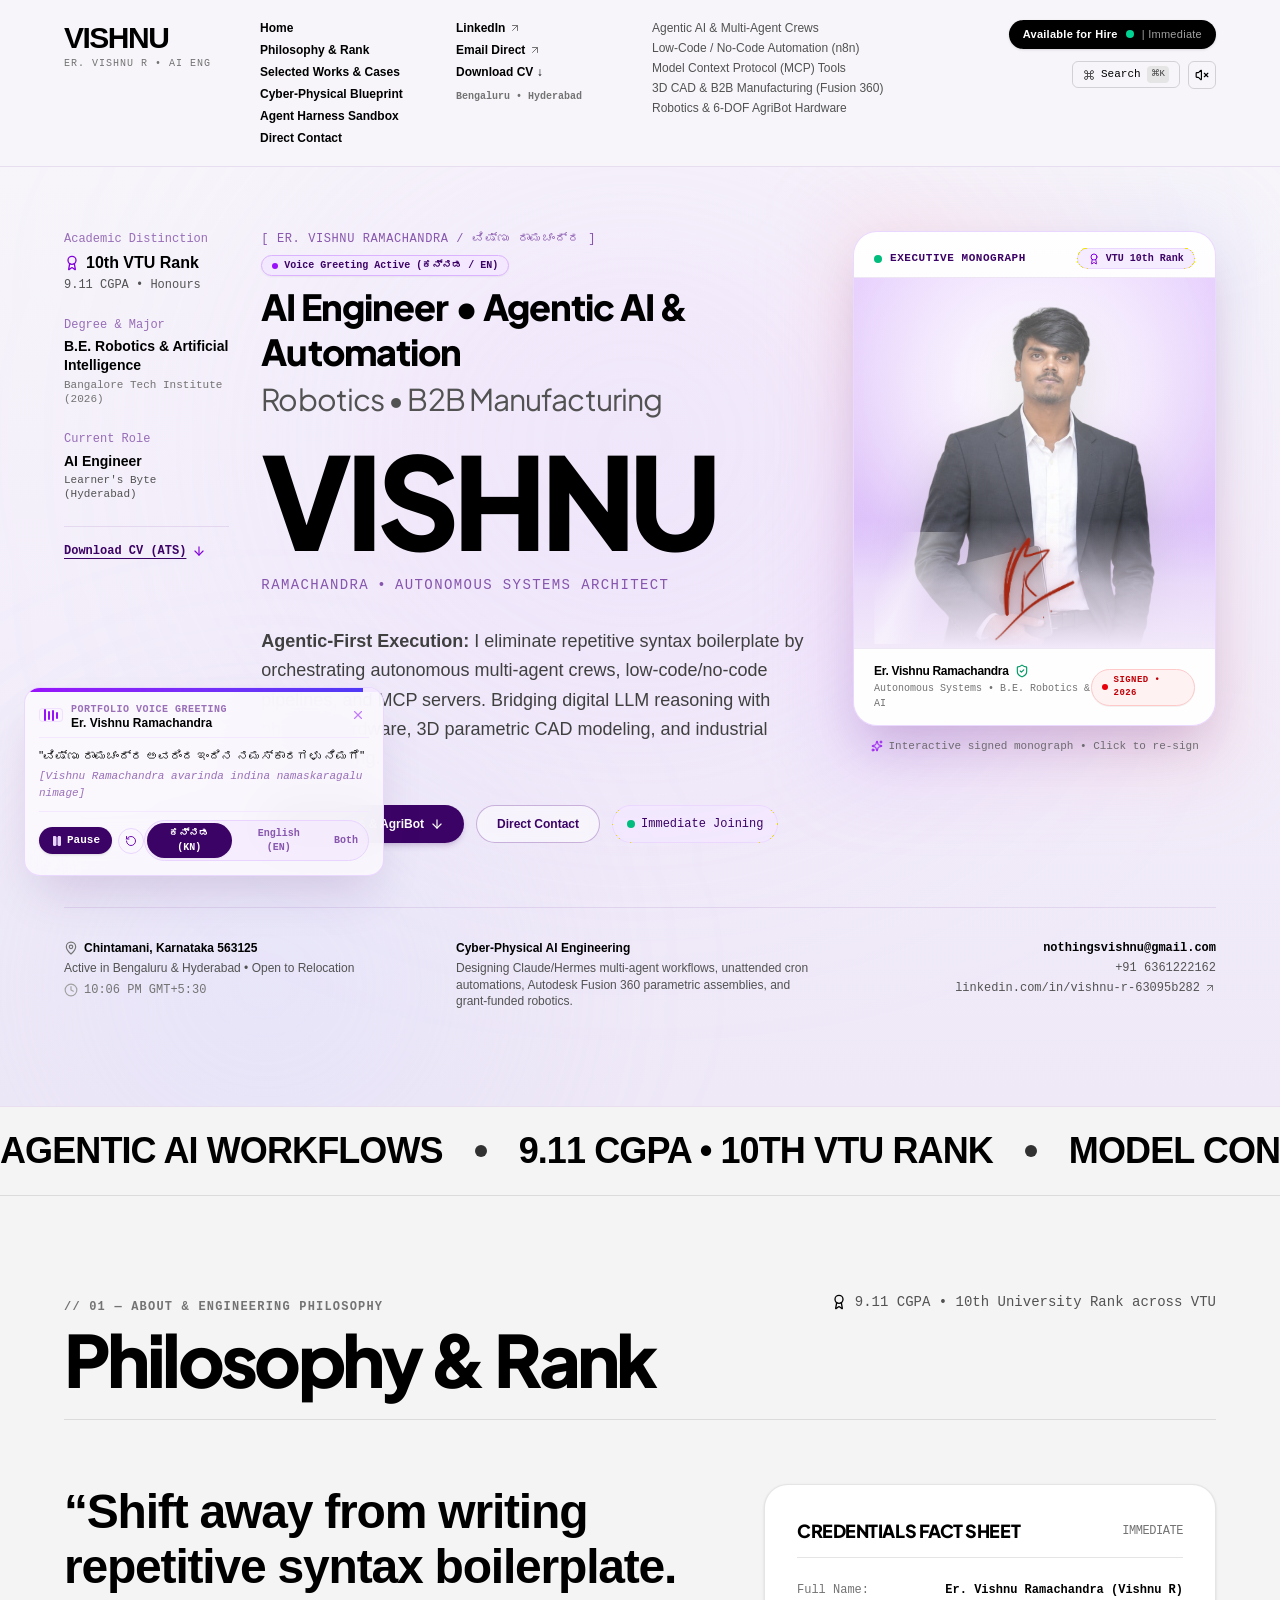
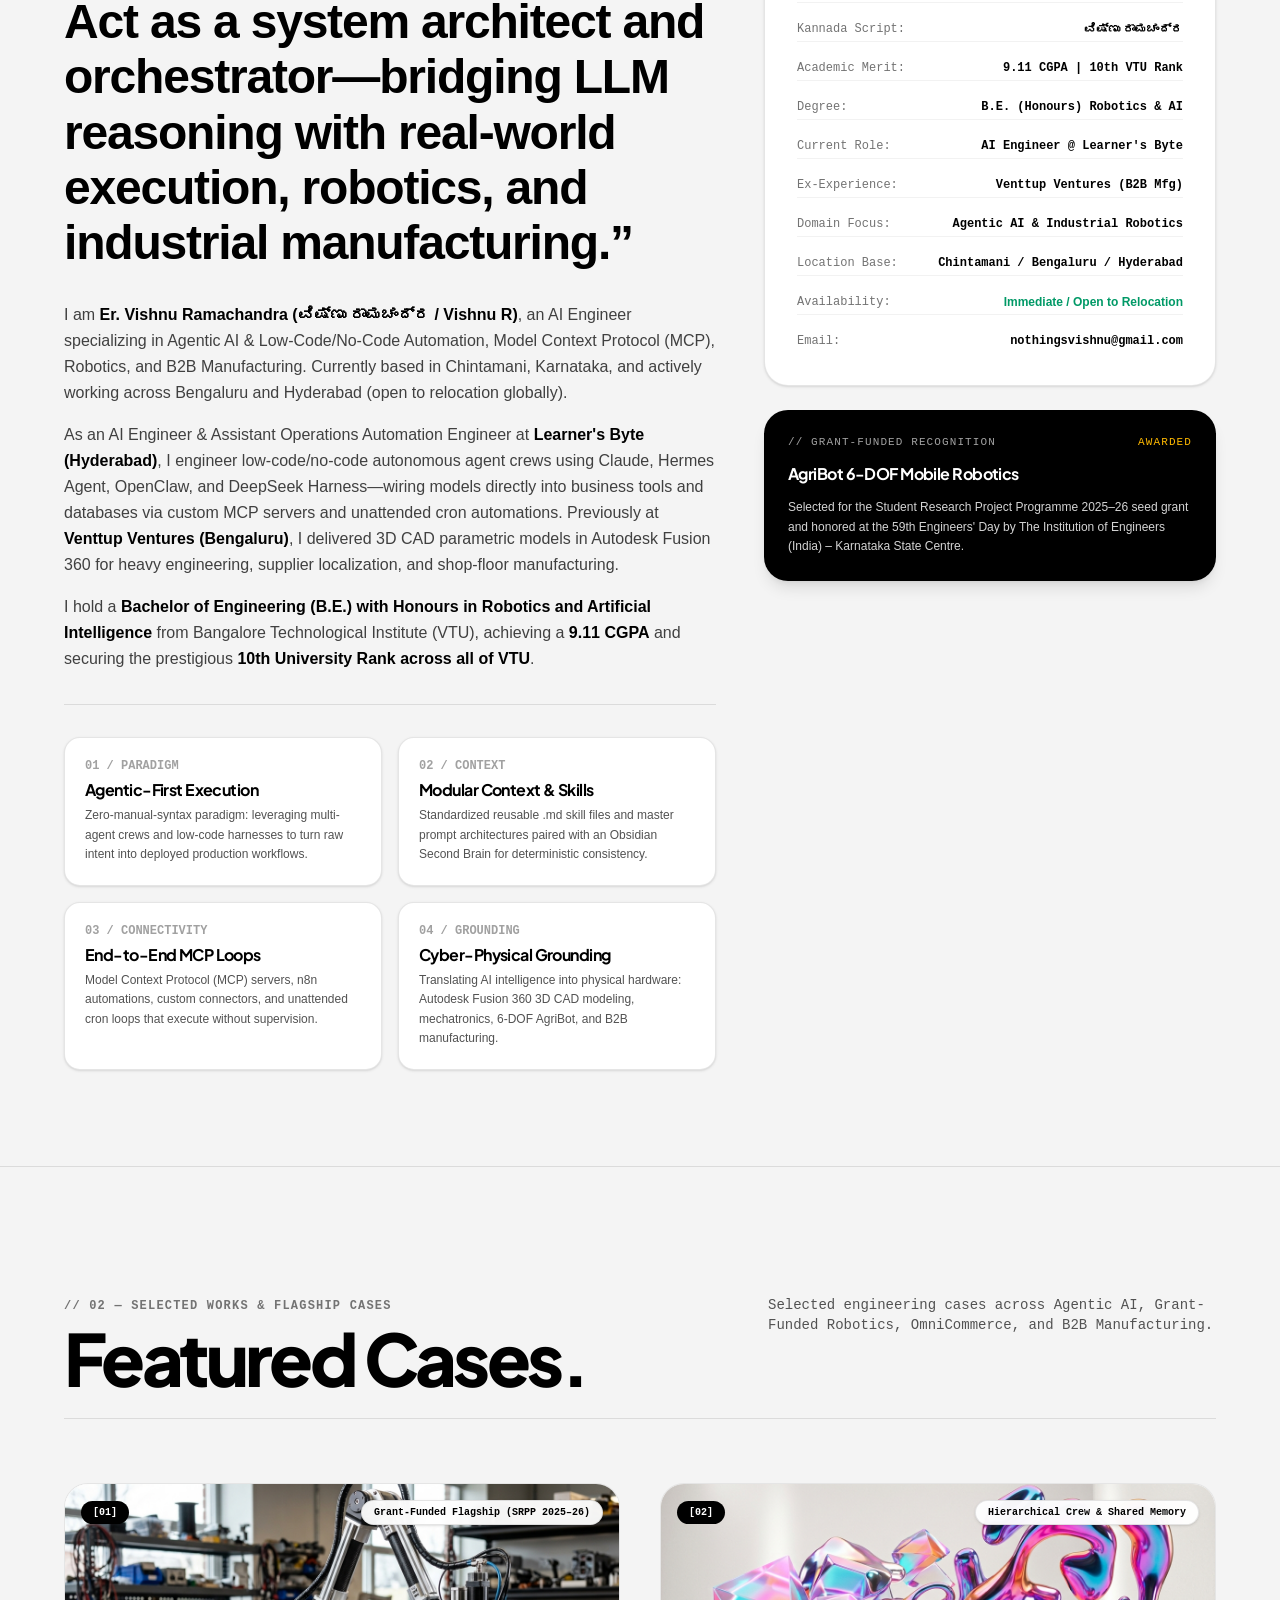
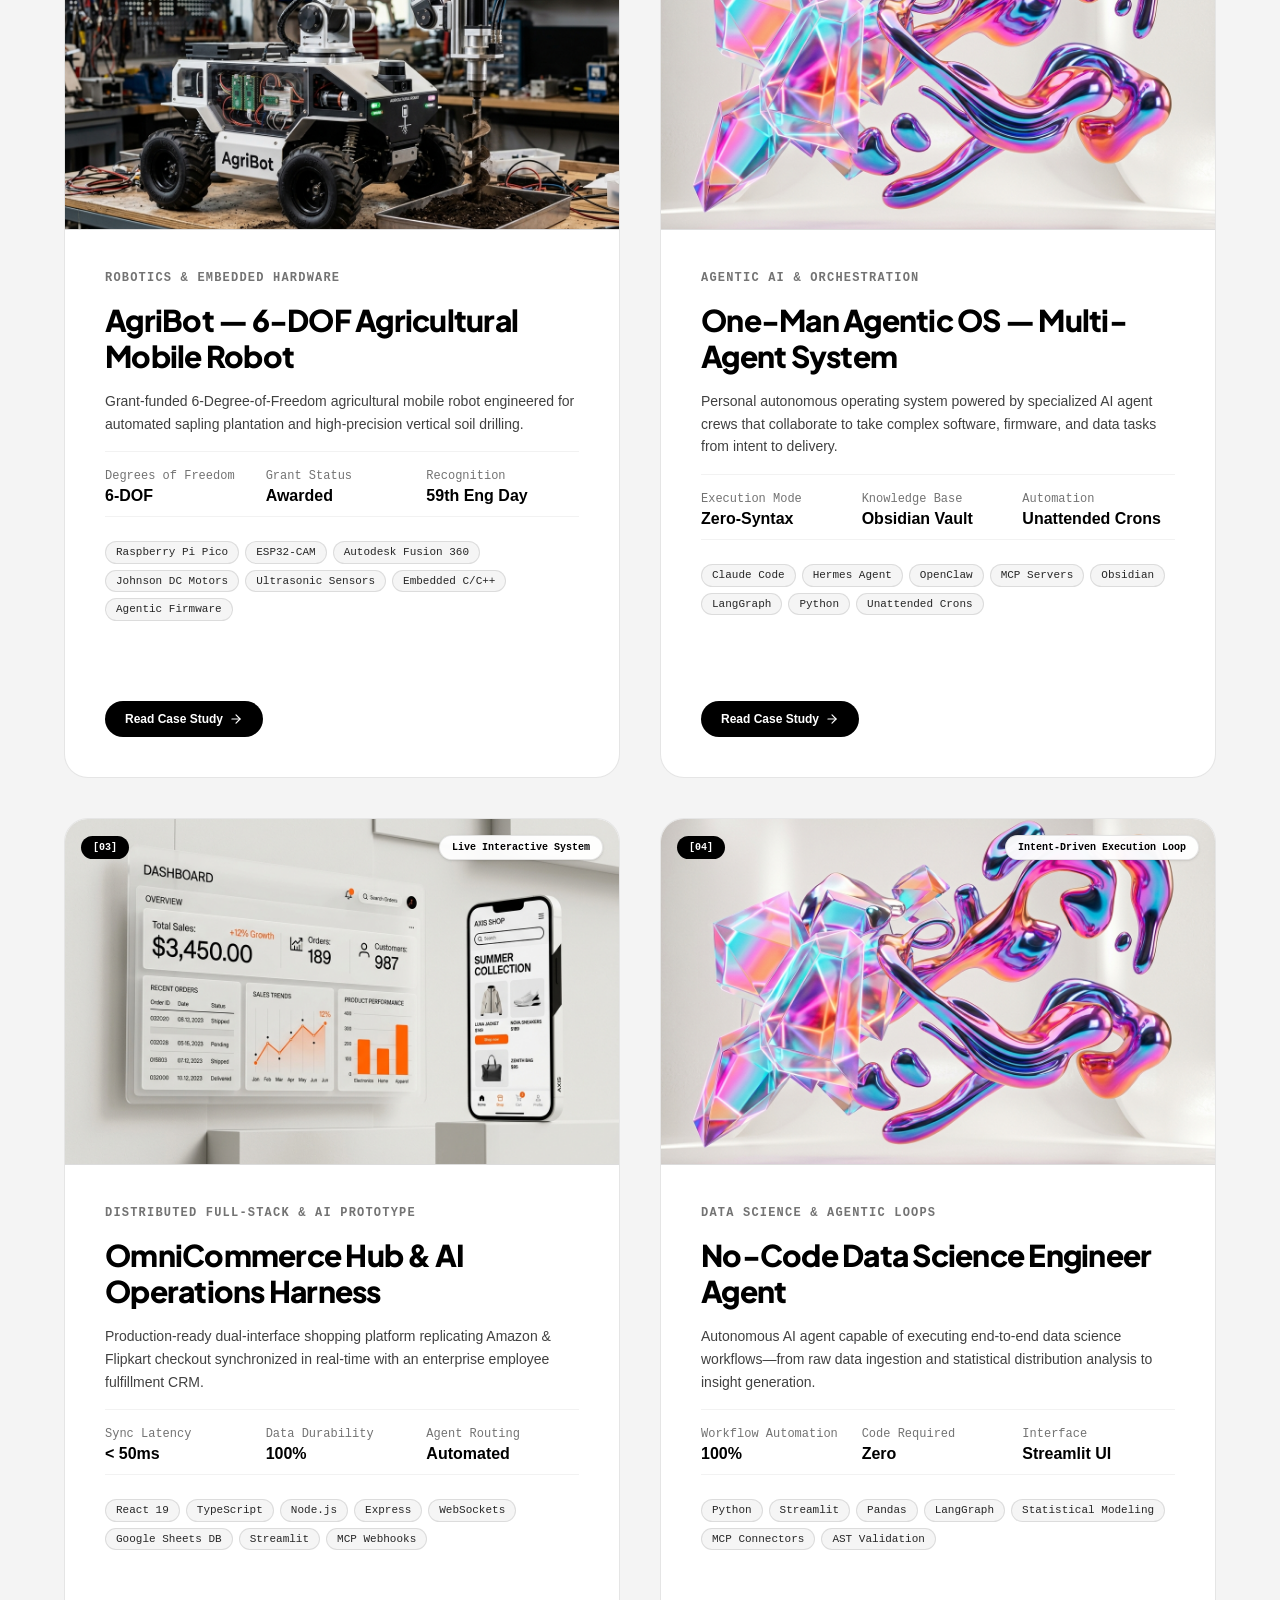
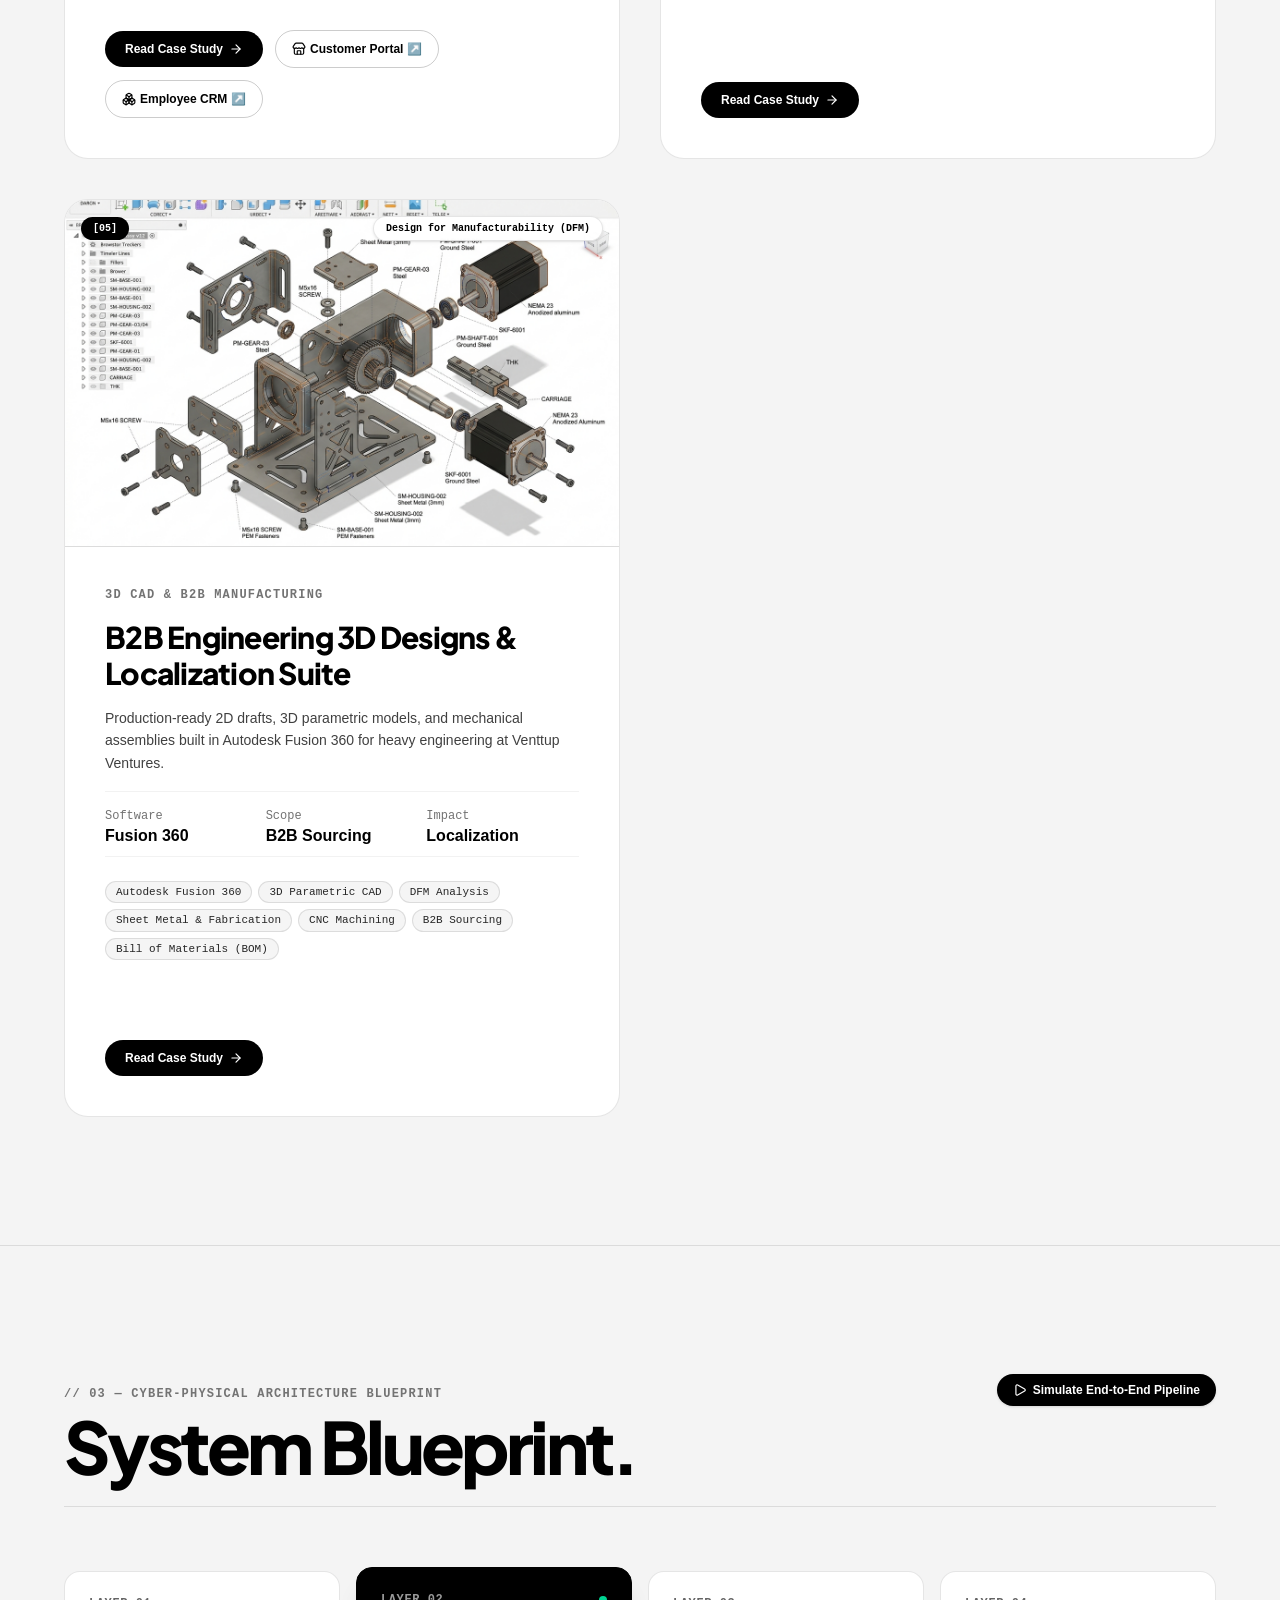
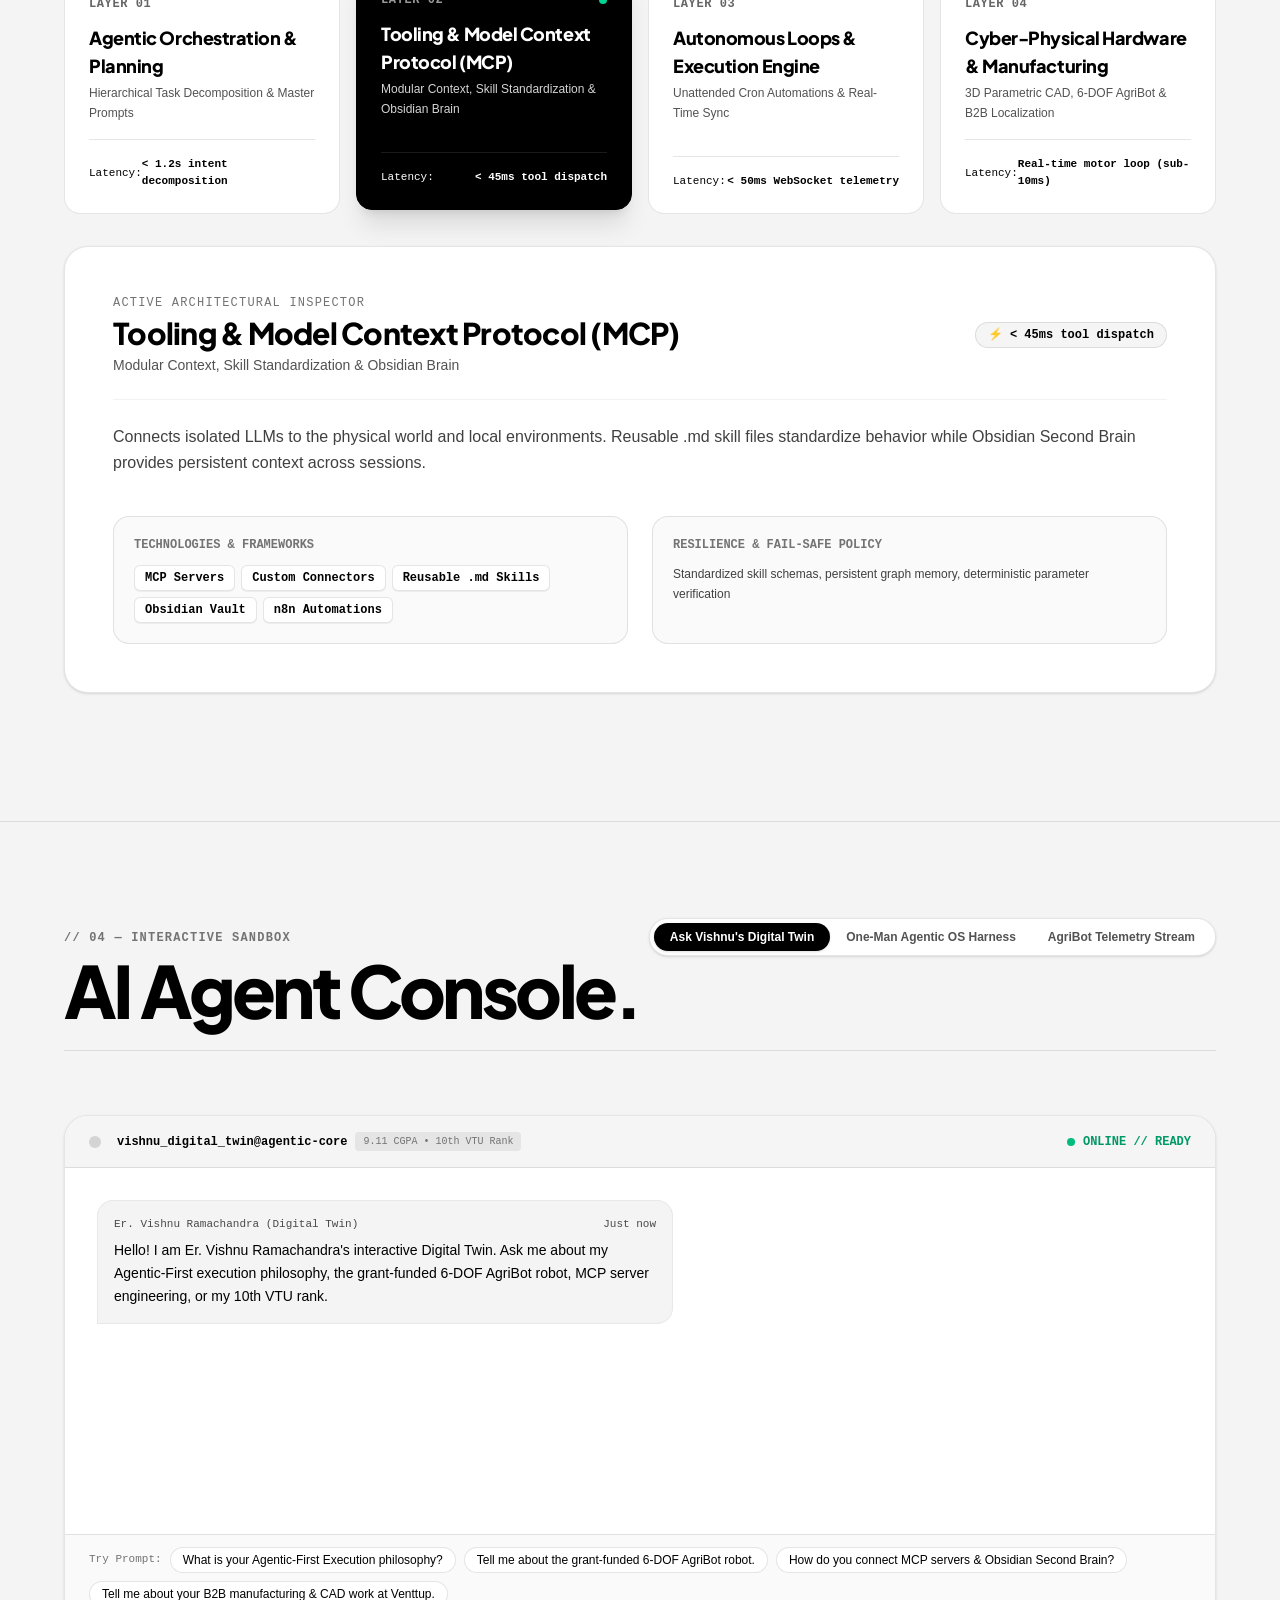
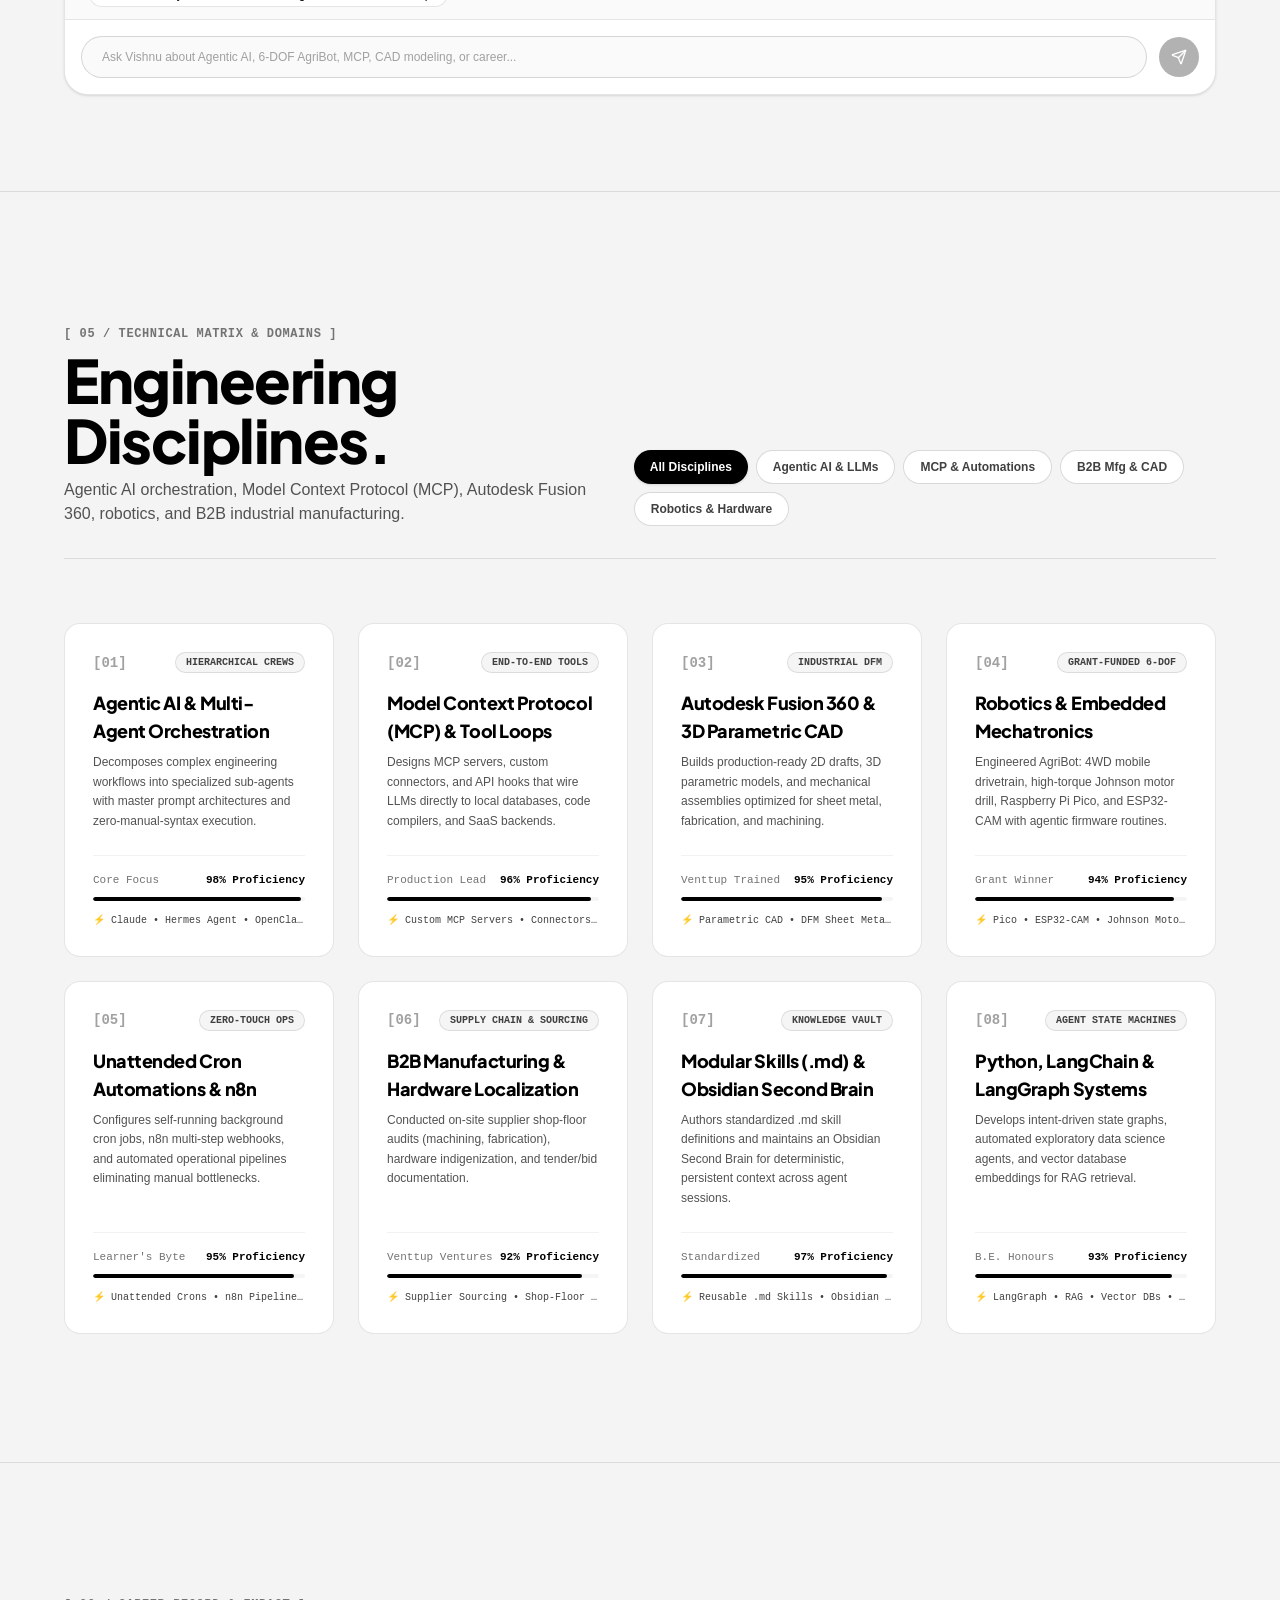
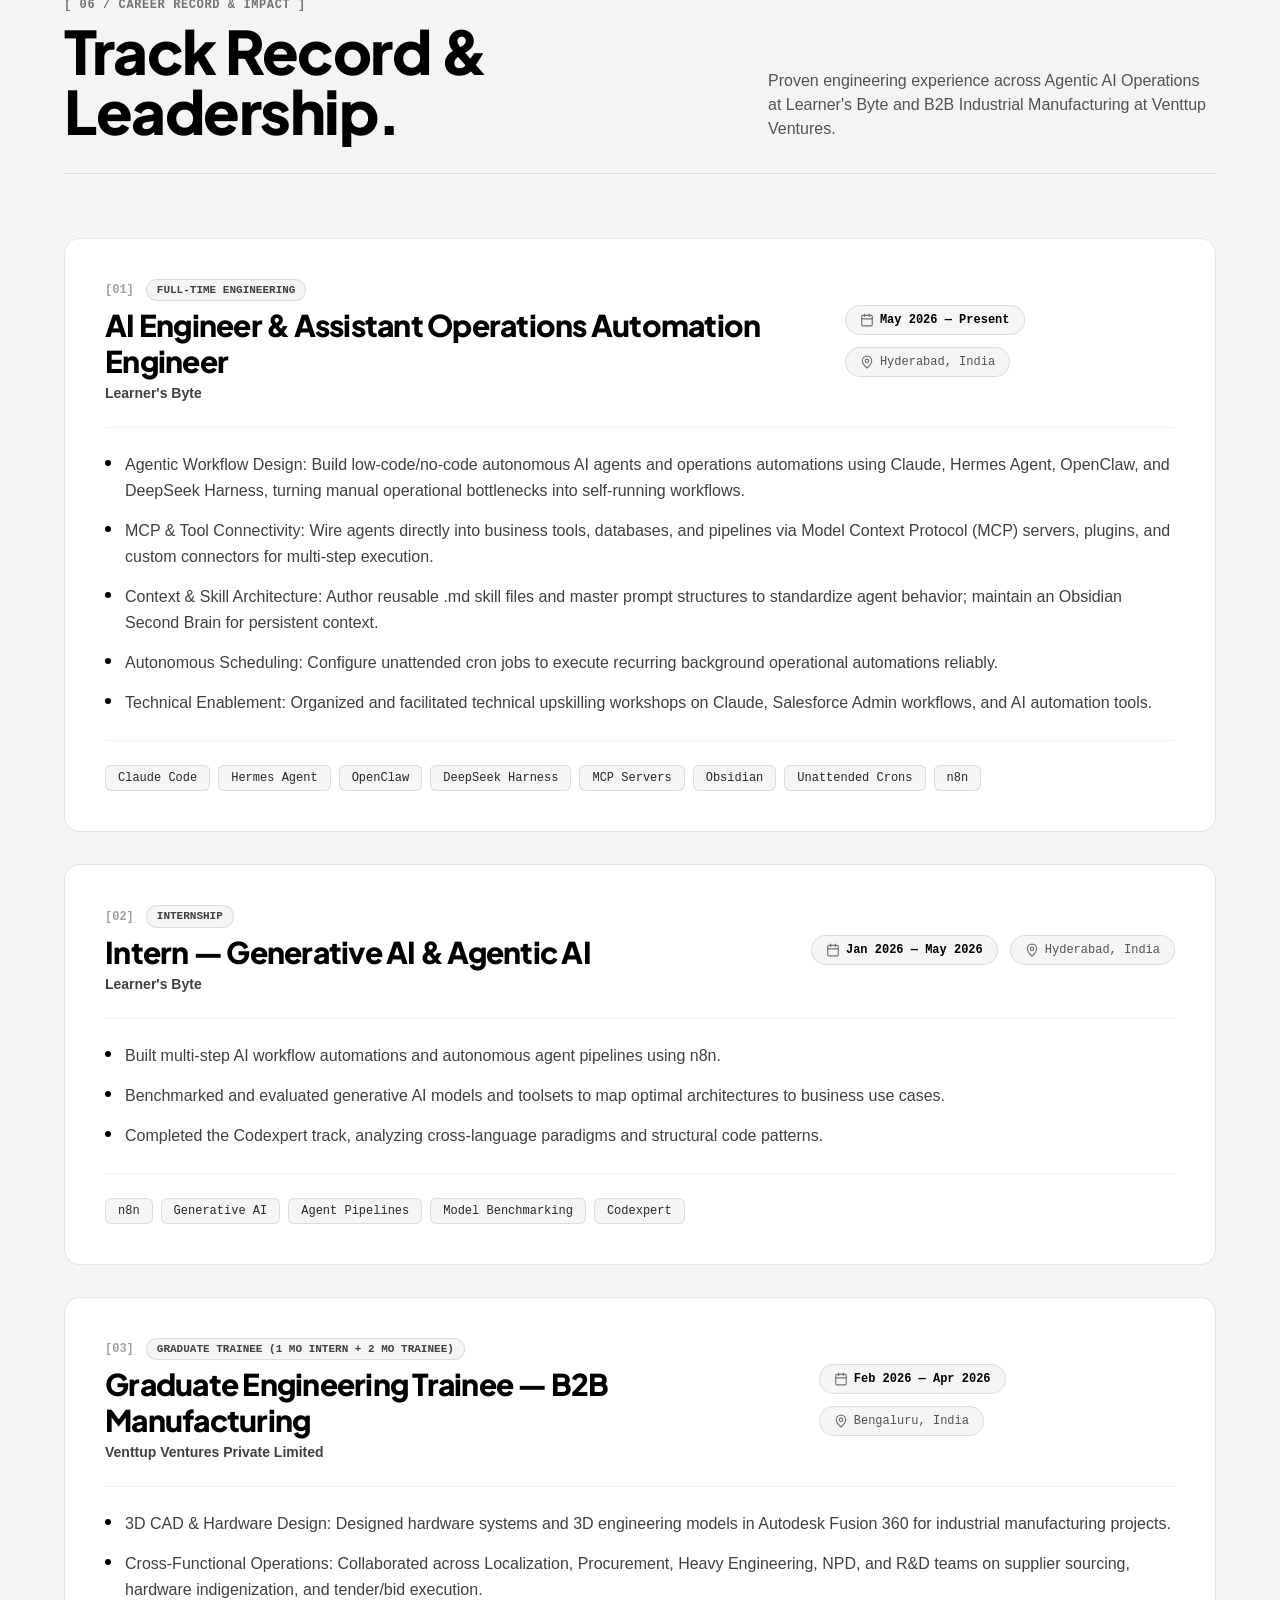
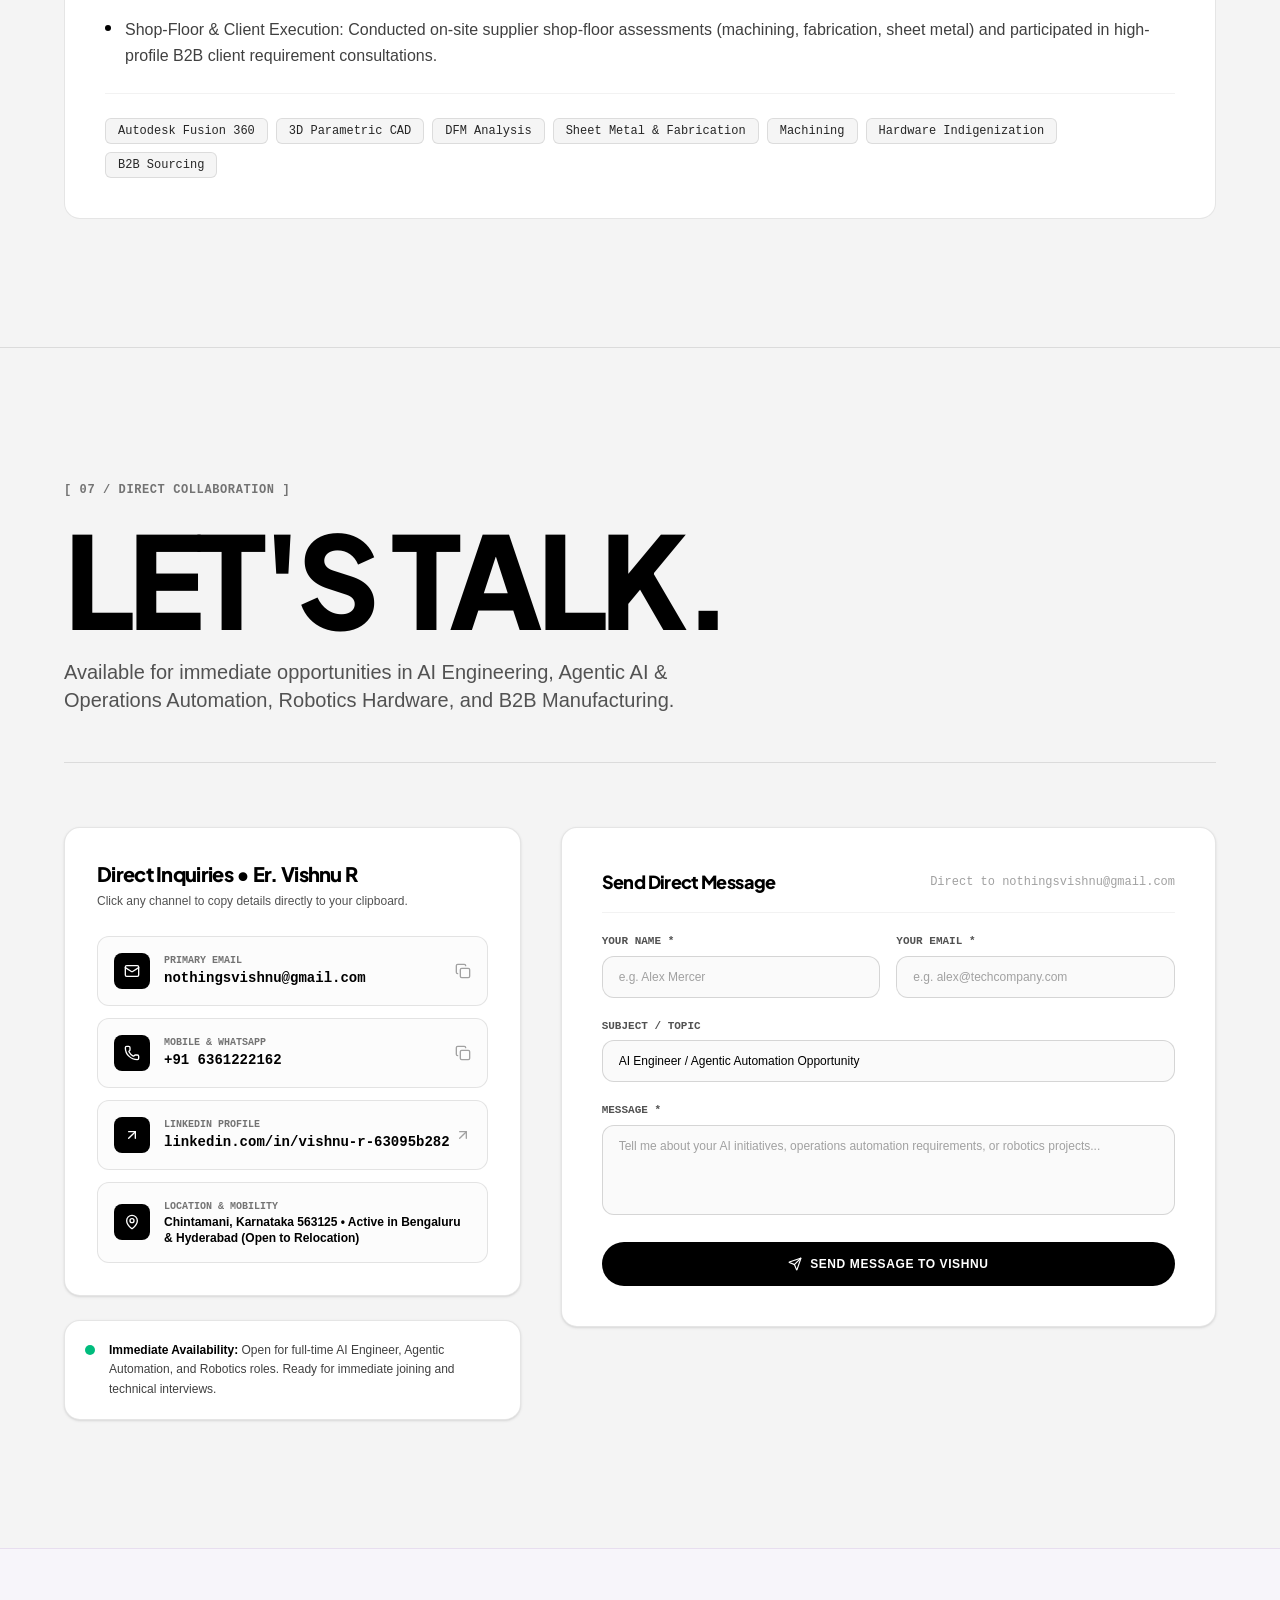
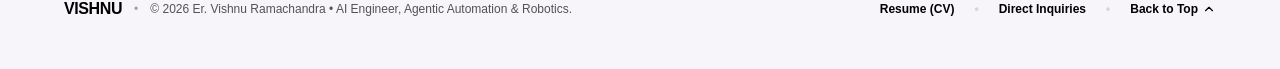
==== commit 947fa591: "Deploy modern editorial portfolio & executive signed monograph" ====
--- a/index.html
+++ b/index.html
@@ -1,806 +1,26 @@
-<!DOCTYPE html>
-<html lang="en">
-<head>
-<meta charset="UTF-8"/>
-<meta name="viewport" content="width=device-width, initial-scale=1.0"/>
-<title>Vishnu Ramachandra — Robotics & AI Engineer</title>
-<link rel="icon" type="image/svg+xml" href="data:image/svg+xml,<svg xmlns='http://www.w3.org/2000/svg' viewBox='0 0 100 100'><text y='.9em' font-size='90'>⚡</text></svg>"/>
-<link rel="preconnect" href="https://fonts.googleapis.com">
-<link rel="preconnect" href="https://fonts.gstatic.com" crossorigin>
-<link href="https://fonts.googleapis.com/css2?family=Bebas+Neue&family=Montserrat:wght@300;400;500;600;700&display=swap" rel="stylesheet">
-<style>
-  :root{
-    --bg:#07050E; --panel:#0E0A1A; --panel2:#120D20; --cardline:rgba(140,84,255,.4);
-    --ivory:#E8E0F2; --muted:#A79BC6; --soft:#C9BCE6; --white:#F7F2FF;
-    --pink:#FF6EC7; --violet:#9B4DFF; --lav:#C9B0FF; --cream:#F3DBB3; --hlp:#FF9FD8;
-    --serif:"Bebas Neue","Arial Narrow",Impact,sans-serif;
-    --sans:"Montserrat",system-ui,sans-serif;
-  }
-  *{box-sizing:border-box;margin:0;padding:0}
-  html{scroll-behavior:smooth}
-  body{background:var(--bg);color:var(--ivory);font-family:var(--sans);overflow-x:hidden;-webkit-font-smoothing:antialiased}
-  ::selection{background:var(--lav);color:#0a0514}
-  a{color:inherit;text-decoration:none}
-  img{max-width:100%;display:block}
-  b{color:var(--cream);font-weight:500}
-  .hlp{color:var(--hlp);font-weight:500}
-  .g-w{background:linear-gradient(to bottom,#FFFFFF 0%,#D8CBF5 55%,#5E4B96 100%);-webkit-background-clip:text;background-clip:text;color:transparent}
-  .g-p{background:linear-gradient(to bottom,#FFD1EC 0%,#FF6EC7 55%,#4A1570 100%);-webkit-background-clip:text;background-clip:text;color:transparent}
-  .g-d{background:linear-gradient(to bottom,#DFC5FF 0%,#9B4DFF 55%,#2A0D55 100%);-webkit-background-clip:text;background-clip:text;color:transparent}
+<!doctype html>
+<html lang="en" class="scroll-smooth">
+  <head>
+    <meta charset="UTF-8" />
+    <meta name="viewport" content="width=device-width, initial-scale=1.0" />
+    <title>Er. Vishnu Ramachandra — AI Engineer | Agentic AI &amp; Automation | Robotics</title>
+    <meta name="description" content="Portfolio of Er. Vishnu Ramachandra (ವಿಷ್ಣು ರಾಮಚಂದ್ರ / Vishnu R) — AI Engineer specializing in Agentic AI &amp; Low-Code/No-Code Automation, Model Context Protocol (MCP), Robotics, and B2B Manufacturing. 9.11 CGPA | 10th University Rank across VTU." />
+    <meta property="og:title" content="Er. Vishnu Ramachandra — AI Engineer | Agentic AI &amp; Automation | Robotics" />
+    <meta property="og:description" content="AI Engineer specializing in Agentic AI, Multi-Agent Orchestration, MCP Servers, Robotics, and B2B Manufacturing. 9.11 CGPA | 10th University Rank across VTU." />
+    <meta property="og:type" content="website" />
+    <meta name="theme-color" content="#f4f4f4" />
 
-  #cursor{position:fixed;top:0;left:0;width:10px;height:10px;border-radius:50%;background:rgba(240,230,255,.95);
-          pointer-events:none;z-index:999;transform:translate(-50%,-50%);transition:width .25s,height .25s,background .25s,border .25s}
-  #cursor.grow{width:46px;height:46px;border:1px solid rgba(255,110,199,.55);background:rgba(255,110,199,.07)}
+    <!-- Google Fonts: Plus Jakarta Sans (Headings), Inter (Body), JetBrains Mono (Code/Metadata) -->
+    <link rel="preconnect" href="https://fonts.googleapis.com">
+    <link rel="preconnect" href="https://fonts.gstatic.com" crossorigin>
+    <link href="https://fonts.googleapis.com/css2?family=Inter:wght@300;400;500;600;700&family=JetBrains+Mono:wght@400;500;600;700&family=Plus+Jakarta+Sans:wght@400;500;600;700;800;900&display=swap" rel="stylesheet">
 
-  .glow{position:absolute;border-radius:50%;filter:blur(70px);pointer-events:none;z-index:0}
-  @keyframes pulseA{0%,100%{transform:scale(1);opacity:.10}50%{transform:scale(1.08);opacity:.15}}
-  @keyframes pulseB{0%,100%{transform:scale(1.06);opacity:.07}50%{transform:scale(1);opacity:.10}}
-  @keyframes floaty{0%,100%{transform:translateY(-3px) scale(1)}50%{transform:translateY(3px) scale(1.03)}}
-  @keyframes spinSlow{to{transform:rotate(360deg)}}
-  @keyframes emberUp{0%{transform:translateY(0) scale(1);opacity:0}15%{opacity:.8}100%{transform:translateY(-120px) scale(.2);opacity:0}}
-
-  /* ============ BG NAME MARQUEE ============ */
-  .bgnames{position:fixed;inset:0;z-index:0;pointer-events:none;overflow:hidden}
-  .namerow{position:absolute;left:0;display:flex;width:max-content;will-change:transform;
-           font-family:var(--serif),"Nirmala UI","Noto Sans Kannada",sans-serif;
-           color:rgba(155,77,255,.10);-webkit-text-stroke:1px rgba(155,77,255,.28);white-space:nowrap;
-           letter-spacing:.12em;user-select:none}
-  .namerow span{display:inline-block;padding-right:7vw}
-  .namerow.nr1{top:9%;font-size:clamp(3rem,8vw,7.5rem);animation:driftL 90s linear infinite}
-  .namerow.nr2{bottom:11%;font-size:clamp(2.2rem,6vw,5.4rem);-webkit-text-stroke:1px rgba(255,110,199,.22);
-               color:rgba(255,110,199,.08);animation:driftR 110s linear infinite}
-  @keyframes driftL{from{transform:translateX(0)}to{transform:translateX(-50%)}}
-  @keyframes driftR{from{transform:translateX(-50%)}to{transform:translateX(0)}}
-
-  nav{position:fixed;top:0;left:0;right:0;z-index:100;display:flex;justify-content:space-between;align-items:center;padding:22px 5vw;
-      background:linear-gradient(180deg,rgba(7,5,14,.72),transparent)}
-  .brand{font-size:.85rem;font-weight:600;letter-spacing:.35em;text-transform:uppercase;color:#F1E8FF;cursor:pointer}
-  .brand b{color:var(--pink);font-weight:600}
-  .nav-links{position:absolute;left:50%;transform:translateX(-50%);display:flex;gap:2.6rem}
-  .nav-links a{position:relative;font-size:11px;font-weight:400;letter-spacing:.28em;text-transform:uppercase;color:var(--soft);padding:4px 0;transition:color .3s}
-  .nav-links a::after{content:"";position:absolute;bottom:0;left:0;width:0;height:1px;background:rgba(255,110,199,.65);transition:width .3s}
-  .nav-links a:hover{color:var(--white)} .nav-links a:hover::after{width:100%}
-  .btn-talk{display:flex;align-items:center;gap:.6rem;font-size:11px;font-weight:400;letter-spacing:.24em;text-transform:uppercase;
-            color:#F1E8FF;padding:.6rem 1rem;border:1px solid rgba(155,77,255,.65);transition:border-color .3s}
-  .btn-talk:hover{border-color:var(--pink)}
-  .btn-talk .arr{transition:transform .3s;font-size:.85rem}
-  .btn-talk:hover .arr{transform:translate(2px,-2px)}
-
-  .hero{position:relative;min-height:100vh;display:flex;align-items:center;padding:120px 5vw 70px;overflow:hidden}
-  #heroCanvas{position:absolute;inset:0;z-index:0;opacity:.85}
-  .hero .glow.g1{width:36rem;height:36rem;top:-12%;right:-6%;background:rgba(255,110,199,.42);animation:pulseA 8s infinite}
-  .hero .glow.g2{width:28rem;height:28rem;bottom:-14%;left:-6%;background:rgba(155,77,255,.6);animation:pulseB 10s infinite}
-  .hero-inner{position:relative;z-index:2;display:grid;grid-template-columns:1.25fr .75fr;gap:2rem;align-items:center;width:100%;max-width:1400px;margin:0 auto}
-  @media(max-width:1024px){.hero-inner{grid-template-columns:1fr}}
-  .hero h1{font-family:var(--serif);font-weight:400;letter-spacing:.01em;line-height:.84;text-transform:uppercase;user-select:none;margin-bottom:1.5rem}
-  .hero h1 .ln{display:block;opacity:0;transform:translateY(40px);filter:blur(10px);transition:opacity 1s cubic-bezier(.16,1,.3,1),transform 1.2s cubic-bezier(.16,1,.3,1),filter 1s}
-  .hero h1 .ln.show{opacity:1;transform:none;filter:none}
-  .hero h1 .ln1,.hero h1 .ln2{font-size:clamp(3.6rem,10vw,8rem)}
-  .hero h1 .ln3{font-size:clamp(2.2rem,5.6vw,4.8rem)}
-  .hero .kicker{font-size:clamp(.6rem,1.1vw,.8rem);font-weight:600;letter-spacing:.42em;text-transform:uppercase;color:var(--pink);margin-bottom:1.9rem}
-  .hero .sub{font-size:clamp(.55rem,1.15vw,.75rem);font-weight:400;letter-spacing:.26em;text-transform:uppercase;color:var(--soft);margin-bottom:1.7rem;max-width:54rem;line-height:2.1}
-  .hero .sub i{color:var(--violet);font-style:normal;margin:0 .45rem}
-  .hero .desc{font-size:clamp(.8rem,1.3vw,.96rem);font-weight:300;color:var(--muted);line-height:1.95;letter-spacing:.03em;max-width:45rem;margin-bottom:2.4rem}
-  .hero-cta{display:flex;gap:1.2rem;flex-wrap:wrap}
-  .cta-solid{font-size:11px;font-weight:600;letter-spacing:.26em;text-transform:uppercase;color:#15020f;
-             background:linear-gradient(120deg,#FFD1EC,#FF6EC7 45%,#9B4DFF);background-size:200% 100%;padding:1.05rem 2.2rem;
-             transition:background-position .5s;cursor:pointer}
-  .cta-solid:hover{background-position:100% 0}
-  .cta-ghost{font-size:11px;font-weight:400;letter-spacing:.26em;text-transform:uppercase;color:#F1E8FF;padding:1.05rem 2.2rem;border:1px solid rgba(155,77,255,.65);transition:border-color .3s,color .3s;cursor:pointer}
-  .cta-ghost:hover{border-color:var(--pink);color:#fff}
-  .hero-fade{opacity:0;transform:translateY(26px);filter:blur(8px);transition:opacity 1s ease .9s,transform 1.2s cubic-bezier(.16,1,.3,1) .9s,filter 1s ease .9s}
-  .hero-fade.show{opacity:1;transform:none;filter:none}
-  .emblem{position:relative;height:min(60vh,520px);display:none;align-items:center;justify-content:center}
-  @media(min-width:1024px){.emblem{display:flex}}
-  .emblem .halo{position:absolute;width:70%;aspect-ratio:1;border-radius:50%;background:conic-gradient(from 0deg,#FF6EC7,#9B4DFF 25%,transparent 55%,#FF6EC7);filter:blur(18px);opacity:.4;animation:spinSlow 16s linear infinite}
-  .emblem .ring1{position:absolute;width:62%;aspect-ratio:1;border-radius:50%;border:1px dashed rgba(255,110,199,.5);animation:spinSlow 30s linear infinite}
-  .emblem .ring2{position:absolute;width:46%;aspect-ratio:1;border-radius:50%;border:1px solid rgba(155,77,255,.35)}
-  .emblem .core{position:relative;width:34%;aspect-ratio:1;border-radius:50%;display:flex;align-items:center;justify-content:center;
-        background:radial-gradient(circle at 32% 28%,rgba(255,110,199,.5),rgba(10,5,20,.94) 72%);
-        border:1px solid rgba(255,110,199,.45);box-shadow:0 0 70px rgba(155,77,255,.45),inset 0 0 44px rgba(255,110,199,.14);animation:floaty 5s ease-in-out infinite}
-  .emblem .core span{font-family:var(--serif);font-size:clamp(3rem,7vh,5.2rem);color:#FFD9EE;text-shadow:0 0 30px rgba(255,110,199,.75)}
-  .emblem .dot{position:absolute;top:4%;left:52%;width:9px;height:9px;border-radius:50%;background:var(--pink);box-shadow:0 0 14px var(--pink);animation:floaty 3s infinite}
-  .scroll-hint{position:absolute;bottom:26px;left:5vw;font-size:10px;letter-spacing:.4em;text-transform:uppercase;color:rgba(167,155,198,.55);display:flex;align-items:center;gap:1rem;z-index:3}
-  .scroll-hint::after{content:"";width:64px;height:1px;background:linear-gradient(90deg,rgba(255,110,199,.75),transparent);animation:growline 2.4s ease-in-out infinite}
-  @keyframes growline{0%,100%{transform:scaleX(.3);transform-origin:left}50%{transform:scaleX(1);transform-origin:left}}
-
-  section{position:relative;padding:8rem 5vw;overflow:hidden}
-  .inner{position:relative;z-index:2;max-width:1200px;margin:0 auto}
-  .eyebrow{display:flex;align-items:center;gap:1.1rem;margin-bottom:2.4rem}
-  .eyebrow span{font-size:11px;font-weight:600;letter-spacing:.35em;text-transform:uppercase;color:var(--pink)}
-  .eyebrow::after{content:"";width:84px;height:1px;background:linear-gradient(90deg,rgba(255,110,199,.85),rgba(155,77,255,.4),transparent)}
-  .sec-title{font-family:var(--serif);font-weight:400;text-transform:uppercase;line-height:.86;letter-spacing:.01em;user-select:none;margin-bottom:1.2rem}
-  .sec-title .blk{display:block;font-size:clamp(2.8rem,6.6vw,5.6rem)}
-  .rv{opacity:0;transform:translateY(26px);transition:opacity .8s cubic-bezier(.16,1,.3,1),transform .9s cubic-bezier(.16,1,.3,1)}
-  .rv.in{opacity:1;transform:none}
-  .rvl{opacity:0;transform:translateX(-24px);transition:opacity .7s cubic-bezier(.16,1,.3,1),transform .8s cubic-bezier(.16,1,.3,1)}
-  .rvl.in{opacity:1;transform:none}
-
-  #about .glow.g1{width:32rem;height:32rem;top:14%;left:-4%;background:rgba(155,77,255,.34);animation:pulseA 9s infinite}
-  #about .glow.g2{width:28rem;height:28rem;bottom:4%;right:-4%;background:rgba(255,110,199,.3);animation:pulseB 11s infinite}
-  .about-grid{display:grid;grid-template-columns:1.08fr .92fr;gap:4.5rem;align-items:center}
-  @media(max-width:960px){.about-grid{grid-template-columns:1fr}}
-  .about-bio p{font-size:clamp(.84rem,1.3vw,.99rem);font-weight:300;color:#B9AEDA;line-height:1.95;letter-spacing:.02em;margin-bottom:1.6rem;max-width:40rem}
-  .about-bio .lead-in{font-size:clamp(.95rem,1.5vw,1.12rem);color:var(--white);line-height:1.8;font-weight:300}
-  .metrics{display:grid;grid-template-columns:repeat(4,auto);gap:2.3rem;border-top:1px solid rgba(155,77,255,.4);padding-top:1.7rem;margin-top:.5rem}
-  @media(max-width:760px){.metrics{grid-template-columns:repeat(2,1fr);gap:1.7rem}}
-  .metric b{display:block;font-family:var(--serif);font-weight:400;font-size:clamp(2.4rem,4.4vw,3.4rem);color:#F2EBFF;line-height:1}
-  .metric.p b{color:var(--pink)}
-  .metric span{display:block;font-size:9px;font-weight:600;letter-spacing:.22em;text-transform:uppercase;color:var(--muted);margin-top:.4rem;max-width:8.5rem;line-height:1.6}
-  .about-right{position:relative}
-  .portrait-wrap{position:relative;max-width:min(88vw,340px);margin:0 auto;transform-style:preserve-3d;perspective:1200px}
-  .portrait-glow{position:absolute;inset:-22px;border-radius:26px;filter:blur(18px);opacity:.55;
-        background:conic-gradient(from 0deg,#FF6EC7 0%,#9B4DFF 28%,transparent 58%,#FF6EC7 100%);animation:spinSlow 15s linear infinite}
-  .portrait{border-radius:20px;overflow:hidden;border:1px solid rgba(255,110,199,.5);box-shadow:0 34px 90px rgba(0,0,0,.75);position:relative;will-change:transform;background:var(--panel);line-height:0}
-  .portrait img{width:100%;height:auto;object-fit:contain}
-  .portrait .spot{position:absolute;inset:0;background:radial-gradient(circle 260px at var(--sx,50%) var(--sy,50%),rgba(255,255,255,.16),rgba(255,110,199,.10),transparent 72%);opacity:0;transition:opacity .4s;pointer-events:none}
-  .portrait-wrap:hover .spot{opacity:1}
-  .embers{position:absolute;inset:-20px;pointer-events:none;overflow:visible}
-  .embers i{position:absolute;bottom:12%;width:4px;height:4px;border-radius:50%;background:var(--pink);opacity:0}
-  .portrait-wrap:hover .embers i{animation:emberUp 2.4s ease-out infinite}
-
-  #work{padding-bottom:6rem}
-  #work .glow.g1{width:36rem;height:36rem;top:16%;left:26%;background:rgba(155,77,255,.12);animation:pulseA 12s infinite}
-  #work .glow.g2{width:30rem;height:30rem;bottom:10%;right:-4%;background:rgba(255,110,199,.1);animation:pulseB 13s infinite}
-  .deck-head{display:flex;justify-content:space-between;align-items:flex-end;gap:2.5rem;margin-bottom:4.5rem;flex-wrap:wrap}
-  .deck-head p{max-width:21rem;font-size:clamp(.75rem,1.2vw,.9rem);font-weight:300;color:var(--muted);line-height:1.95;letter-spacing:.03em}
-  .deck-scroller{position:relative;width:100%}
-  .deck-inner{position:relative;width:100%;padding-top:4vh;padding-bottom:42vh}
-  .s-card{position:relative;width:100%;z-index:1;margin-bottom:72px;will-change:transform,filter;transform-origin:top center;backface-visibility:hidden}
-  .s-card:last-child{margin-bottom:0}
-  .pcard{position:relative;border-radius:1rem;border:1px solid rgba(155,77,255,.6);background:var(--panel);
-         padding:clamp(2rem,4.2vw,3.6rem);overflow:hidden;transition:border-color .5s;box-shadow:0 26px 80px rgba(0,0,0,.65)}
-  .pcard:hover{border-color:rgba(255,110,199,.9)}
-  .pcard .topflare{position:absolute;top:0;left:0;right:0;height:1px;background:linear-gradient(90deg,transparent,rgba(255,110,199,.95),transparent)}
-  .pcard .lbr{position:absolute;width:15px;height:15px;border:1.5px solid rgba(255,110,199,.7);transition:border-color .4s}
-  .pcard:hover .lbr{border-color:var(--pink)}
-  .pcard .lbr.tl{top:12px;left:12px;border-right:0;border-bottom:0}.pcard .lbr.tr{top:12px;right:12px;border-left:0;border-bottom:0}
-  .pcard .lbr.bl{bottom:12px;left:12px;border-right:0;border-top:0}.pcard .lbr.br{bottom:12px;right:12px;border-left:0;border-top:0}
-  .pcard .watermark{position:absolute;bottom:-1.2rem;right:.4rem;font-family:var(--serif);font-size:clamp(6.5rem,12vw,10.5rem);color:rgba(255,177,225,.05);user-select:none;pointer-events:none;line-height:1}
-  .pcard .meta{display:flex;align-items:center;gap:1.1rem;margin-bottom:1.3rem}
-  .pcard .num{font-family:ui-monospace,Consolas,monospace;font-size:.82rem;font-weight:700;color:var(--pink)}
-  .pcard .cat{font-family:ui-monospace,Consolas,monospace;font-size:10px;letter-spacing:.28em;text-transform:uppercase;color:var(--muted)}
-  .pcard h3{font-family:var(--serif);font-weight:400;font-size:clamp(2.4rem,5vw,4rem);line-height:.9;text-transform:uppercase;letter-spacing:.01em;color:#fff;margin-bottom:1.2rem;transition:color .4s}
-  .pcard:hover h3{color:#FFD9EE}
-  .pcard .desc{max-width:44rem;font-size:clamp(.82rem,1.3vw,.95rem);font-weight:300;color:#B9AEDA;line-height:1.9;letter-spacing:.02em;margin-bottom:2rem}
-  .pcard .cols{display:grid;grid-template-columns:1.1fr .9fr;gap:2.6rem;align-items:end}
-  @media(max-width:840px){.pcard .cols{grid-template-columns:1fr}}
-  .tech{display:flex;flex-wrap:wrap;gap:.6rem}
-  .tech span{font-family:ui-monospace,Consolas,monospace;font-size:.68rem;letter-spacing:.06em;color:var(--soft);border:1px solid rgba(155,77,255,.55);border-radius:999px;padding:.45rem .9rem;background:rgba(255,255,255,.02);transition:all .3s}
-  .pcard:hover .tech span{border-color:rgba(255,110,199,.5)}
-  .metrics{border-top:1px solid rgba(155,77,255,.45);padding-top:1rem;display:flex;flex-direction:column;gap:.6rem}
-  .mrow{display:flex;justify-content:space-between;gap:1.2rem;font-family:ui-monospace,Consolas,monospace;font-size:.72rem}
-  .mrow em{font-style:normal;letter-spacing:.24em;color:var(--muted);text-transform:uppercase}
-  .mrow b{font-weight:600;color:var(--pink);letter-spacing:.04em;text-align:right}
-  .deck-end{width:100%;height:1px}
-
-  #skills .glow.g1{width:30rem;height:30rem;top:24%;right:-6%;background:rgba(155,77,255,.2);animation:pulseB 10s infinite}
-  .bento{display:grid;grid-template-columns:repeat(12,1fr);gap:1.4rem}
-  .bcard{position:relative;grid-column:span 12;padding:2rem;border:1px solid rgba(155,77,255,.42);border-radius:.5rem;
-         background:rgba(16,11,29,.9);backdrop-filter:blur(14px);overflow:hidden;cursor:pointer;transition:border-color .5s,box-shadow .5s,transform .25s;will-change:transform}
-  .bcard:hover{border-color:rgba(255,110,199,.8);box-shadow:0 18px 50px rgba(255,110,199,.14);transform:translateY(-5px)}
-  @media(min-width:1024px){.b7{grid-column:span 7}.b5{grid-column:span 5}}
-  .bcard .topflare{position:absolute;top:0;left:0;right:0;height:1px;background:linear-gradient(90deg,transparent,rgba(255,110,199,.6),transparent);opacity:0;transition:opacity .5s}
-  .bcard:hover .topflare{opacity:1}
-  .bcard .pin{position:absolute;width:11px;height:11px}
-  .bcard .pin.tl{top:0;left:0;border-top:1px solid rgba(255,110,199,.5);border-left:1px solid rgba(255,110,199,.5)}
-  .bcard .pin.br{bottom:0;right:0;border-bottom:1px solid rgba(255,110,199,.5);border-right:1px solid rgba(255,110,199,.5)}
-  .bcard .bhead{display:flex;justify-content:space-between;align-items:center;margin-bottom:1.1rem;gap:1rem}
-  .bcard .badge{font-family:ui-monospace,Consolas,monospace;font-size:9.5px;letter-spacing:.26em;color:var(--pink);transition:color .3s}
-  .bcard:hover .badge{color:#FFB9E2}
-  .bcard .stat{font-family:ui-monospace,Consolas,monospace;font-size:9.5px;letter-spacing:.2em;color:var(--soft);border:1px solid rgba(155,77,255,.55);padding:.4rem .8rem;background:rgba(155,77,255,.08);transition:all .3s;white-space:nowrap}
-  .bcard:hover .stat{border-color:rgba(255,110,199,.6);color:#fff}
-  .bcard h3{font-family:var(--serif);font-weight:400;font-size:clamp(1.9rem,3.4vw,2.9rem);letter-spacing:.03em;text-transform:uppercase;color:#fff;margin-bottom:.9rem;transition:color .3s}
-  .bcard:hover h3{color:#FFD9EE}
-  .bcard .bdesc{font-size:clamp(.74rem,1.15vw,.88rem);font-weight:300;color:#B9AEDA;line-height:1.8;max-width:40rem;margin-bottom:1.5rem}
-  .bcard .chips{display:flex;flex-wrap:wrap;gap:.6rem;padding-top:1.2rem;border-top:1px solid rgba(155,77,255,.28)}
-  .bcard .chips span{font-size:.68rem;font-weight:500;letter-spacing:.12em;text-transform:uppercase;color:#E3D6F5;border:1px solid rgba(155,77,255,.45);background:rgba(155,77,255,.07);padding:.5rem .95rem;border-radius:.2rem;transition:all .3s}
-  .bcard:hover .chips span{border-color:rgba(255,110,199,.55);color:#fff;background:rgba(255,110,199,.08)}
-
-  #experience .glow.g1{width:34rem;height:34rem;top:30%;left:50%;transform:translateX(-50%);background:rgba(155,77,255,.06);animation:pulseA 12s infinite}
-  .route{position:relative;width:100%;max-width:880px;margin:0 auto}
-  .track-bg{position:absolute;left:19px;top:6px;bottom:10px;width:1px;background:rgba(155,77,255,.22)}
-  .track-fill{position:absolute;left:18.5px;top:6px;width:2px;height:0;background:linear-gradient(180deg,#FF6EC7,#9B4DFF 60%,rgba(155,77,255,.12));box-shadow:0 0 12px rgba(255,110,199,.7);transform-origin:top}
-  .r-item{position:relative;display:flex;align-items:flex-start;margin-bottom:3rem}
-  .r-year{display:none;width:150px;flex-shrink:0;padding-right:1.9rem;text-align:right;padding-top:.4rem}
-  @media(min-width:900px){.r-year{display:block}}
-  .r-year span{font-family:ui-monospace,Consolas,monospace;font-size:10px;letter-spacing:.2em;color:var(--violet);transition:color .3s}
-  .r-item:hover .r-year span{color:var(--pink)}
-  .r-node{position:relative;flex-shrink:0;width:26px;height:26px;display:flex;align-items:center;justify-content:center;margin-left:-13px;margin-right:1.4rem}
-  .r-node .halo2{position:absolute;width:24px;height:24px;border-radius:50%;border:1px solid transparent;transition:all .6s}
-  .r-item:hover .halo2{border-color:rgba(255,110,199,.45);transform:scale(1.7)}
-  .r-node .dot{width:10px;height:10px;border-radius:50%;background:var(--bg);border:1px solid var(--violet);transition:all .3s}
-  .r-item:hover .dot{background:var(--pink);border-color:var(--pink);box-shadow:0 0 14px var(--pink)}
-  .r-body{padding-top:.15rem}
-  .r-year-m{font-family:ui-monospace,Consolas,monospace;font-size:10px;letter-spacing:.2em;color:var(--pink);margin-bottom:.4rem;display:block}
-  @media(min-width:900px){.r-year-m{display:none}}
-  .r-body h3{font-family:var(--serif);font-weight:400;font-size:clamp(1.6rem,3vw,2.3rem);letter-spacing:.04em;text-transform:uppercase;color:#fff;line-height:1.05;margin-bottom:.35rem;transition:color .3s}
-  .r-item:hover .r-body h3{color:#FFD9EE}
-  .r-body .org{display:block;font-size:10px;font-weight:600;letter-spacing:.22em;text-transform:uppercase;color:var(--violet);margin-bottom:.6rem;transition:color .3s}
-  .r-item:hover .r-body .org{color:var(--pink)}
-  .r-body p{font-size:clamp(.78rem,1.2vw,.9rem);font-weight:300;color:#B9AEDA;line-height:1.85;max-width:34rem}
-  .r-item:hover .r-body p{color:#D8CEF0}
-
-  #contact{padding-top:7rem}
-  #contact .glow.g1{width:30rem;height:30rem;top:-4%;right:-4%;background:rgba(255,110,199,.16);animation:pulseA 9s infinite}
-  .c-grid{display:grid;grid-template-columns:5fr 7fr;gap:4rem;align-items:start}
-  @media(max-width:960px){.c-grid{grid-template-columns:1fr}}
-  .c-left p{font-size:clamp(.8rem,1.2vw,.92rem);font-weight:300;color:#B9AEDA;line-height:1.9;max-width:26rem;margin-bottom:1.8rem}
-  .c-direct{display:flex;flex-direction:column;gap:.9rem}
-  .c-direct a{display:flex;align-items:center;gap:.8rem;font-family:ui-monospace,Consolas,monospace;font-size:.76rem;letter-spacing:.06em;color:var(--soft);transition:color .3s}
-  .c-direct a:hover{color:var(--pink)}
-  .c-direct .tag{font-family:ui-monospace,Consolas,monospace;font-size:.6rem;letter-spacing:.2em;color:var(--violet)}
-  .term{position:relative;border-radius:.4rem;border:1px solid rgba(155,77,255,.5);background:#0B0716;padding:2.2rem;box-shadow:0 22px 60px rgba(0,0,0,.85);overflow:hidden}
-  .term .topflare{position:absolute;top:0;left:0;right:0;height:1px;background:linear-gradient(90deg,transparent,rgba(255,110,199,.8),transparent)}
-  .term .ch{position:absolute;width:12px;height:12px;border:1px solid rgba(255,110,199,.7)}
-  .term .ch.tl{top:0;left:0;border-right:0;border-bottom:0}.term .ch.tr{top:0;right:0;border-left:0;border-bottom:0}
-  .term .ch.bl{bottom:0;left:0;border-right:0;border-top:0}.term .ch.br{bottom:0;right:0;border-left:0;border-top:0}
-  .term label{display:block;font-family:ui-monospace,Consolas,monospace;font-size:9.5px;letter-spacing:.22em;text-transform:uppercase;color:var(--violet);margin-bottom:.5rem}
-  .term input,.term textarea{width:100%;background:#120D22;border:1px solid rgba(155,77,255,.35);color:#fff;font-family:var(--sans);font-size:.82rem;padding:.85rem 1rem;outline:none;border-radius:.2rem;transition:border-color .3s;margin-bottom:1.3rem;resize:none}
-  .term input:focus,.term textarea:focus{border-color:var(--pink)}
-  .term input::placeholder,.term textarea::placeholder{color:rgba(155,77,255,.5)}
-  .term .row2{display:grid;grid-template-columns:1fr 1fr;gap:1.1rem}
-  @media(max-width:640px){.term .row2{grid-template-columns:1fr}}
-  .term button{width:100%;padding:1rem;border:1px solid rgba(155,77,255,.6);background:#150F2B;color:#F1E8FF;font-size:11px;font-weight:600;letter-spacing:.26em;text-transform:uppercase;cursor:pointer;transition:all .3s}
-  .term button:hover{border-color:var(--pink);background:#1C1433;color:#FFD9EE}
-  .sent{display:none;text-align:center;padding:3rem 1rem}
-  .sent .ok{display:inline-flex;align-items:center;justify-content:center;width:44px;height:44px;border-radius:50%;border:1px solid var(--pink);color:var(--pink);font-size:1.1rem;margin-bottom:1rem}
-  .sent h3{font-family:var(--serif);font-weight:400;font-size:2.2rem;text-transform:uppercase;letter-spacing:.06em;color:#fff;margin-bottom:.5rem}
-  .sent p{font-size:.78rem;font-weight:300;color:var(--muted);letter-spacing:.1em}
-  .footline{display:flex;justify-content:space-between;align-items:center;gap:1rem;flex-wrap:wrap;border-top:1px solid rgba(155,77,255,.18);margin-top:4.5rem;padding-top:1.8rem}
-  .footline span{font-family:ui-monospace,Consolas,monospace;font-size:9.5px;letter-spacing:.22em;text-transform:uppercase;color:var(--violet)}
-
-  @media(max-width:860px){
-    .nav-links{display:none}
-    nav{padding:16px 6vw}
-    section{padding:5.5rem 6vw}
-  }
-
-  /* ============ MOBILE (phone-first polish) ============ */
-  @media(max-width:700px){
-    html{-webkit-text-size-adjust:100%}
-    body{-webkit-tap-highlight-color:transparent}
-    section{padding:4.5rem 1.3rem}
-    nav{padding:.9rem 1.2rem}
-    .brand{font-size:.72rem;letter-spacing:.28em}
-    .btn-talk{font-size:.62rem;padding:.5rem .8rem;letter-spacing:.18em}
-    .hero{padding:108px 1.3rem 55px}
-    .hero .kicker{font-size:.62rem;letter-spacing:.3em;margin-bottom:1.4rem}
-    .hero .sub{font-size:.56rem;letter-spacing:.18em;line-height:2.1;margin-bottom:1.3rem}
-    .hero .desc{font-size:.9rem;line-height:1.85;margin-bottom:1.8rem}
-    .hero-cta{flex-direction:column}
-    .hero-cta a{width:100%;text-align:center;padding:1.05rem 1.4rem}
-    .eyebrow span{font-size:.6rem;letter-spacing:.26em}
-    .sec-title .blk{font-size:clamp(2.4rem,11vw,3.3rem)}
-    .metrics{gap:1.4rem 1rem;padding-top:1.4rem}
-    .metric b{font-size:2.5rem}
-    .metric span{font-size:8px;letter-spacing:.18em;max-width:7rem}
-    .about-grid{gap:3rem}
-    .portrait-wrap{max-width:min(78vw,320px)}
-    .deck-head{gap:1.4rem;margin-bottom:2.6rem}
-    .deck-inner{padding-bottom:26vh}
-    .s-card{margin-bottom:52px}
-    .pcard{padding:1.7rem 1.25rem;border-radius:.8rem}
-    .pcard h3{font-size:2.3rem}
-    .pcard .watermark{font-size:6rem}
-    .pcard .cat{letter-spacing:.16em;font-size:8.5px}
-    .mrow{font-size:.66rem}
-    .bcard{padding:1.7rem 1.3rem}
-    .bcard h3{font-size:2rem}
-    .bcard .stat{font-size:8px;padding:.35rem .6rem}
-    .r-item{margin-bottom:2.2rem}
-    .r-body h3{font-size:1.45rem}
-    .r-body p{font-size:.82rem}
-    .term{padding:1.5rem 1.2rem}
-    .term label{font-size:8.5px}
-    .footline{flex-direction:column;align-items:flex-start;gap:.6rem}
-    .namerow.nr1{font-size:clamp(2.2rem,11vw,3.4rem)}
-    .namerow.nr2{font-size:clamp(1.7rem,9vw,2.8rem)}
-    .scroll-hint{display:none}
-  }
-  /* touch devices: hide custom cursor, disable 3D tilt */
-  @media(hover:none){
-    #cursor{display:none}
-    .portrait{transform:none !important}
-  }
-</style>
-</head>
-<body>
-<div class="bgnames" aria-hidden="true">
-  <div class="namerow nr1" data-t="VISHNU RAMACHANDRA &nbsp;&nbsp;•&nbsp;&nbsp; ವಿಷ್ಣು ರಾಮಚಂದ್ರ &nbsp;&nbsp;•&nbsp;&nbsp; "></div>
-  <div class="namerow nr2" data-t="ವಿಷ್ಣು ರಾಮಚಂದ್ರ &nbsp;&nbsp;•&nbsp;&nbsp; VISHNU RAMACHANDRA &nbsp;&nbsp;•&nbsp;&nbsp; "></div>
-</div>
-
-<div id="cursor"></div>
-
-<!-- ================= HERO ================= -->
-<section class="hero" id="top">
-  <canvas id="heroCanvas"></canvas>
-  <div class="glow g1"></div><div class="glow g2"></div>
-  <nav>
-    <a class="brand" href="#top">VISHNU<b>.</b></a>
-    <div class="nav-links">
-      <a href="#about">ABOUT</a><a href="#work">PROJECTS</a><a href="#skills">SKILLS</a>
-      <a href="#experience">EXPERIENCE</a><a href="#contact">CONTACT</a>
-    </div>
-    <a class="btn-talk" href="#contact">LET'S TALK <span class="arr">↗</span></a>
-  </nav>
-
-  <div class="hero-inner">
-    <div>
-      <p class="kicker" id="hk">Robotics &amp; AI Engineer — No-Code Agentic Developer</p>
-      <h1>
-        <span class="ln ln1 g-w">I BUILD</span>
-        <span class="ln ln2 g-p">MACHINES &amp;</span>
-        <span class="ln ln3 g-d">AI AGENTS.</span>
-      </h1>
-      <p class="sub" id="hs">ROBOTICS &amp; AI ENGINEER <i>•</i> FUSION 360 DESIGNER <i>•</i> NO-CODE AUTOMATION <i>•</i> AGENTIC FRAMEWORK DEVELOPER</p>
-      <p class="desc" id="hd">
-        A <b>Robotics &amp; AI Engineer</b> designing 2D/3D in <b>Autodesk Fusion 360</b> — working with hardware,
-        assembly lines and automation setups — while implementing AI through <b>agentic frameworks</b>
-        (<span class="hlp">Claude Code · Hermes Agent · OpenClaw · DeepSeek Harness</span>) with no-code skills:
-        skills.md files, cron automations, scheduled tasks and MCP connectors that make
-        <span class="hlp">WhatsApp, email &amp; Instagram run themselves.</span>
-      </p>
-      <div class="hero-cta hero-fade" id="hc">
-        <a class="cta-solid" href="#work">VIEW THE WORK</a>
-        <a class="cta-ghost" href="#experience">THE JOURNEY</a>
-      </div>
-    </div>
-    <div class="emblem">
-      <div class="halo"></div>
-      <div class="ring1"></div>
-      <div class="ring2"></div>
-      <div class="core"><span>VR</span></div>
-      <div class="dot"></div>
-    </div>
-  </div>
-  <div class="scroll-hint">SCROLL</div>
-</section>
-
-<!-- ================= ABOUT ================= -->
-<section id="about">
-  <div class="glow g1"></div><div class="glow g2"></div>
-  <div class="inner">
-    <div class="eyebrow rvl"><span>01 / ABOUT ME</span></div>
-    <h2 class="sec-title">
-      <span class="blk g-w rv">MACHINES I DESIGN.</span>
-      <span class="blk g-p rv">AGENTS I DEPLOY.</span>
-    </h2>
-    <div class="about-grid" style="margin-top:2.6rem">
-      <div class="about-bio">
-        <p class="lead-in rv">
-          <b class="hlp">Vishnu Ramachandra</b> — Robotics &amp; AI Engineer, VTU · 9.11 CGPA.
-          Currently <b>AI Engineer &amp; Assistant Operations Automation Engineer</b> at Learners Byte.
-        </p>
-        <p class="rv">
-          <b>Mechanical roots:</b> Fusion 360 2D/3D design, hardware, assembly lanes, automation setup.
-          <b>Agentic edge:</b> five frameworks mastered with <b>zero coding background</b> —
-          Claude Code, Hermes Agent, OpenClaw, DeepSeek Harness.
-        </p>
-        <p class="rv">
-          I author <b>skills.md</b> files, wire <b>cron automations</b> and <b>MCP connectors</b>,
-          and built my own second brain — <span class="hlp">user.md · soul.md · identity.md</span> —
-          so my agents think like me. Emails, WhatsApp, Instagram &amp; social:
-          <b>recurring tasks that run themselves.</b>
-        </p>
-        <div class="metrics">
-          <div class="metric rv"><b>9.11</b><span>CGPA · B.Tech RA&amp;AI</span></div>
-          <div class="metric p rv"><b>5+</b><span>Frameworks</span></div>
-          <div class="metric rv"><b>4+</b><span>Platforms Automated</span></div>
-          <div class="metric p rv"><b>3</b><span>Identity Files</span></div>
-        </div>
-      </div>
-      <div class="about-right rv">
-        <div class="portrait-wrap">
-          <div class="portrait-glow"></div>
-          <div class="embers" id="embers"></div>
-          <div class="portrait" id="portrait">
-            <div class="spot"></div>
-            <img src="images/photo-1.jpg" alt="Vishnu Ramachandra"/>
-          </div>
-        </div>
-      </div>
-    </div>
-  </div>
-</section>
-
-<!-- ================= PROJECTS (stack deck) ================= -->
-<section id="work">
-  <div class="glow g1"></div><div class="glow g2"></div>
-  <div class="inner">
-    <div class="deck-head">
-      <div>
-        <div class="eyebrow rvl"><span>02 / FEATURED WORK</span></div>
-        <h2 class="sec-title" style="margin-bottom:0">
-          <span class="blk g-w rv">WHAT I</span>
-          <span class="blk g-p rv">DEPLOY.</span>
-        </h2>
-      </div>
-      <p class="rv">Scroll to unfold — real systems, built and running with no-code agentic skill.</p>
-    </div>
-
-    <div class="deck-scroller" id="deckScroller">
-      <div class="deck-inner">
-
-        <div class="s-card"><div class="pcard">
-          <div class="topflare"></div><span class="lbr tl"></span><span class="lbr tr"></span><span class="lbr bl"></span><span class="lbr br"></span>
-          <span class="watermark">01</span>
-          <div class="meta"><span class="num">01 //</span><span class="cat">ENTERPRISE AUTOMATION</span></div>
-          <h3>Agentic Operations Engine</h3>
-          <p class="desc">Multiple AI agents running <b>daily organisational operations</b> at Learners Byte — recurring tasks scheduled to <span class="hlp">execute themselves</span>.</p>
-          <div class="cols">
-            <div class="tech"><span>Claude Code</span><span>Hermes Agent</span><span>OpenClaw</span><span>Cron</span><span>Obsidian</span></div>
-            <div class="metrics">
-              <div class="mrow"><em>Agents</em><b>Multiple</b></div>
-              <div class="mrow"><em>Schedule</em><b>Recurring</b></div>
-              <div class="mrow"><em>Status</em><b>In production</b></div>
-            </div>
-          </div>
-        </div></div>
-
-        <div class="s-card"><div class="pcard">
-          <div class="topflare"></div><span class="lbr tl"></span><span class="lbr tr"></span><span class="lbr bl"></span><span class="lbr br"></span>
-          <span class="watermark">02</span>
-          <div class="meta"><span class="num">02 //</span><span class="cat">AI IDENTITY / MEMORY</span></div>
-          <h3>Second-Brain Identity</h3>
-          <p class="desc">Authored <b>user.md, soul.md, identity.md</b> — the layer that makes every agent <span class="hlp">reason with my voice and values</span>, consistently.</p>
-          <div class="cols">
-            <div class="tech"><span>Persona Engineering</span><span>Memory Systems</span><span>Markdown</span></div>
-            <div class="metrics">
-              <div class="mrow"><em>Files</em><b>3 identities</b></div>
-              <div class="mrow"><em>Result</em><b>Thinks like me</b></div>
-              <div class="mrow"><em>Use</em><b>All frameworks</b></div>
-            </div>
-          </div>
-        </div></div>
-
-        <div class="s-card"><div class="pcard">
-          <div class="topflare"></div><span class="lbr tl"></span><span class="lbr tr"></span><span class="lbr bl"></span><span class="lbr br"></span>
-          <span class="watermark">03</span>
-          <div class="meta"><span class="num">03 //</span><span class="cat">KNOWLEDGE / RAG</span></div>
-          <h3>No-Code RAG Terminal</h3>
-          <p class="desc">A working RAG system built with <b>zero code</b> — LLM APIs integrated into AnythingLLM, my documents answer with <span class="hlp">cited sources</span>.</p>
-          <div class="cols">
-            <div class="tech"><span>AnythingLLM</span><span>Multi-LLM Keys</span><span>Private Docs</span></div>
-            <div class="metrics">
-              <div class="mrow"><em>Build</em><b>Zero-code</b></div>
-              <div class="mrow"><em>Data</em><b>Private</b></div>
-              <div class="mrow"><em>Models</em><b>Multiple</b></div>
-            </div>
-          </div>
-        </div></div>
-
-        <div class="s-card"><div class="pcard">
-          <div class="topflare"></div><span class="lbr tl"></span><span class="lbr tr"></span><span class="lbr bl"></span><span class="lbr br"></span>
-          <span class="watermark">04</span>
-          <div class="meta"><span class="num">04 //</span><span class="cat">ROBOTICS / DESIGN</span></div>
-          <h3>Fusion 360 Design &amp; Hardware</h3>
-          <p class="desc">Formal <b>B.Tech Robotics &amp; AI</b> grounding (9.11 CGPA) — Fusion 360, industrial robotics, assembly &amp; automation setup — applied during NPD/Localisation design work.</p>
-          <div class="cols">
-            <div class="tech"><span>Fusion 360</span><span>Industrial Robotics</span><span>2D / 3D</span><span>Assembly</span></div>
-            <div class="metrics">
-              <div class="mrow"><em>Credential</em><b>9.11 CGPA</b></div>
-              <div class="mrow"><em>Applied</em><b>NPD Design</b></div>
-              <div class="mrow"><em>CAD</em><b>Fusion 360</b></div>
-            </div>
-          </div>
-        </div></div>
-
-        <div class="deck-end"></div>
-      </div>
-    </div>
-  </div>
-</section>
-
-<!-- ================= SKILLS BENTO ================= -->
-<section id="skills">
-  <div class="glow g1"></div>
-  <div class="inner">
-    <div class="eyebrow rvl"><span>03 / TECH MATRIX</span></div>
-    <h2 class="sec-title" style="margin-bottom:2.8rem">
-      <span class="blk g-w rv">ENGINEERING MEETS</span>
-      <span class="blk g-p rv">INTELLIGENCE.</span>
-    </h2>
-    <div class="bento">
-      <div class="bcard b7 rv">
-        <div class="topflare"></div><span class="pin tl"></span><span class="pin br"></span>
-        <div class="bhead"><span class="badge">CORE PILLAR</span><span class="stat">5+ MASTERED</span></div>
-        <h3>Agentic Frameworks</h3>
-        <p class="bdesc">Deployed the industry's leading agent platforms for real daily operations.</p>
-        <div class="chips"><span>Claude Cowork</span><span>Claude Code</span><span>Hermes Agent</span><span>OpenClaw</span><span>DeepSeek Harness</span></div>
-      </div>
-      <div class="bcard b5 rv">
-        <div class="topflare"></div><span class="pin tl"></span><span class="pin br"></span>
-        <div class="bhead"><span class="badge">MECHANICAL CORE</span><span class="stat">B.TECH RA&amp;AI</span></div>
-        <h3>Design &amp; Hardware</h3>
-        <p class="bdesc">Fusion 360 design, hardware and automation setup — my core mechanical craft.</p>
-        <div class="chips"><span>Fusion 360</span><span>Industrial Robotics</span><span>2D / 3D</span><span>Assembly</span></div>
-      </div>
-      <div class="bcard b5 rv">
-        <div class="topflare"></div><span class="pin tl"></span><span class="pin br"></span>
-        <div class="bhead"><span class="badge">OPERATIONS</span><span class="stat">4+ PLATFORMS</span></div>
-        <h3>Automation</h3>
-        <p class="bdesc">Recurring tasks across platforms — scheduled and self-running.</p>
-        <div class="chips"><span>Cron Jobs</span><span>MCP</span><span>WhatsApp · Email</span><span>Instagram</span></div>
-      </div>
-      <div class="bcard b7 rv">
-        <div class="topflare"></div><span class="pin tl"></span><span class="pin br"></span>
-        <div class="bhead"><span class="badge">KNOWLEDGE</span><span class="stat">ZERO-CODE RAG</span></div>
-        <h3>RAG &amp; LLM Systems</h3>
-        <p class="bdesc">Private knowledge bases over my own documents — answers with sources, no programming.</p>
-        <div class="chips"><span>AnythingLLM</span><span>Multi-LLM APIs</span><span>Private Docs</span><span>Cited Q&amp;A</span></div>
-      </div>
-    </div>
-  </div>
-</section>
-
-<!-- ================= EXPERIENCE ROUTE MAP ================= -->
-<section id="experience">
-  <div class="glow g1"></div>
-  <div class="inner">
-    <div class="eyebrow rvl"><span>04 / EXPERIENCE &amp; MILESTONES</span></div>
-    <h2 class="sec-title" style="margin-bottom:4rem">
-      <span class="blk g-w rv">THE ROUTE</span>
-      <span class="blk g-p rv">MAPPED.</span>
-    </h2>
-    <div class="route" id="route">
-      <div class="track-bg"></div>
-      <div class="track-fill" id="trackFill"></div>
-
-      <div class="r-item rvl">
-        <div class="r-year"><span>MAY 2026 — PRESENT</span></div>
-        <div class="r-node"><div class="halo2"></div><div class="dot"></div></div>
-        <div class="r-body">
-          <span class="r-year-m">MAY 2026 — PRESENT</span>
-          <h3>AI Engineer &amp; Assistant Operations Automation Engineer</h3>
-          <span class="org">Learners Byte · Hyderabad · On-site</span>
-          <p>AI agents for daily operations — recurring work scheduled to run on its own.</p>
-        </div>
-      </div>
-
-      <div class="r-item rvl">
-        <div class="r-year"><span>FEB — APR 2026</span></div>
-        <div class="r-node"><div class="halo2"></div><div class="dot"></div></div>
-        <div class="r-body">
-          <span class="r-year-m">FEB — APR 2026</span>
-          <h3>Graduate Engineering Trainee — NPD / Localisation / Design</h3>
-          <span class="org">Venttup Ventures Pvt Ltd · Bengaluru · On-site</span>
-          <p>Product development, design, procurement &amp; project coordination — certified by CEO Sandeep Nair.</p>
-        </div>
-      </div>
-
-      <div class="r-item rvl">
-        <div class="r-year"><span>2026 — ONGOING</span></div>
-        <div class="r-node"><div class="halo2"></div><div class="dot"></div></div>
-        <div class="r-body">
-          <span class="r-year-m">2026 — ONGOING</span>
-          <h3>Claude Certified Architect — Foundations</h3>
-          <span class="org">Anthropic Partner Certification · CCA-F</span>
-          <p>Agentic architecture, MCP &amp; tool design — in progress.</p>
-        </div>
-      </div>
-
-      <div class="r-item rvl">
-        <div class="r-year"><span>2022 — 2026</span></div>
-        <div class="r-node"><div class="halo2"></div><div class="dot"></div></div>
-        <div class="r-body">
-          <span class="r-year-m">2022 — 2026</span>
-          <h3>B.Tech — Robotics &amp; Artificial Intelligence</h3>
-          <span class="org">Visvesvaraya Technological University (VTU)</span>
-          <p>Mechatronics, Robotics &amp; Automation — graduated with 9.11 CGPA.</p>
-        </div>
-      </div>
-
-      <div class="r-item rvl">
-        <div class="r-year"><span>2020 — 2022</span></div>
-        <div class="r-node"><div class="halo2"></div><div class="dot"></div></div>
-        <div class="r-body">
-          <span class="r-year-m">2020 — 2022</span>
-          <h3>Pre-University — PUC</h3>
-          <span class="org">Expert Pre-University College, Valachil</span>
-          <p>81% — after 96.32% in State Board schooling.</p>
-        </div>
-      </div>
-
-    </div>
-  </div>
-</section>
-
-<!-- ================= CONTACT ================= -->
-<section id="contact">
-  <div class="glow g1"></div>
-  <div class="inner">
-    <div class="c-grid">
-      <div class="c-left">
-        <div class="eyebrow rvl"><span>05 / CONTACT</span></div>
-        <h2 class="sec-title" style="margin-bottom:1.6rem">
-          <span class="blk g-w rv">INITIALIZE</span>
-          <span class="blk g-p rv">TRANSMISSION.</span>
-        </h2>
-        <p class="rv">A robotics build, an automation challenge, a design inquiry — <b>send a dispatch.</b></p>
-        <div class="c-direct rv">
-          <span class="tag">// PRIMARY CHANNEL</span>
-          <a href="mailto:nothingsvishnu@gmail.com">✉ nothingsvishnu@gmail.com</a>
-          <span class="tag">// NETWORK</span>
-          <a href="https://www.linkedin.com/in/vishnu-r-63095b282" target="_blank" rel="noopener">in / vishnu-r-63095b282 ↗</a>
-        </div>
-      </div>
-
-      <div class="term rv">
-        <div class="topflare"></div>
-        <span class="ch tl"></span><span class="ch tr"></span><span class="ch bl"></span><span class="ch br"></span>
-        <form id="dispatchForm">
-          <div class="row2">
-            <div><label>// Sender</label><input type="text" id="fName" placeholder="Enter name" required/></div>
-            <div><label>// Channel</label><input type="email" id="fEmail" placeholder="Enter email" required/></div>
-          </div>
-          <label>// Payload</label>
-          <textarea id="fMsg" rows="4" placeholder="Enter transmission payload..." required></textarea>
-          <button type="submit">Execute Dispatch ↗</button>
-        </form>
-        <div class="sent" id="sentBox">
-          <div class="ok">✓</div>
-          <h3>Packet Delivered</h3>
-          <p>Transmission registered — opening your mail app.</p>
-        </div>
-      </div>
-    </div>
-
-    <div class="footline">
-      <span>Portfolio // Edition 2026</span>
-      <span>© 2026 · Engineered with agents, not just code</span>
-    </div>
-  </div>
-</section>
-
-<script>
-/* CURSOR */
-var cur=document.getElementById('cursor'),mx=-100,my=-100,cx=-100,cy=-100;
-document.addEventListener('mousemove',function(e){mx=e.clientX;my=e.clientY});
-(function loop(){cx+=(mx-cx)*.16;cy+=(my-cy)*.16;
-  cur.style.transform='translate('+(cx-5)+'px,'+(cy-5)+'px)';requestAnimationFrame(loop)})();
-document.querySelectorAll('a,button,.bcard').forEach(function(el){
-  el.addEventListener('mouseenter',function(){cur.classList.add('grow')});
-  el.addEventListener('mouseleave',function(){cur.classList.remove('grow')});});
-
-/* HERO ENTRANCE */
-function heroIn(){
-  var lines=document.querySelectorAll('.hero h1 .ln');
-  lines.forEach(function(l,i){setTimeout(function(){l.classList.add('show')},300+i*160)});
-  setTimeout(function(){['hk','hs','hd','hc'].forEach(function(id){
-    var el=document.getElementById(id.slice(1));if(el){el.classList.add('hero-fade');el.classList.add('show');}
-  })},900);
-}
-window.addEventListener('load',function(){setTimeout(heroIn,120)});
-setTimeout(heroIn,600);
-
-/* REVEAL OBSERVER */
-var io=new IntersectionObserver(function(es){es.forEach(function(e){
-  if(e.isIntersecting){e.target.classList.add('in');io.unobserve(e.target)}})},
-  {threshold:.08,rootMargin:'0px 0px -30px 0px'});
-document.querySelectorAll('.rv,.rvl').forEach(function(el){io.observe(el)});
-
-/* HERO PARTICLES (lightweight) */
-(function(){
-  var cv=document.getElementById('heroCanvas'),ctx=cv.getContext('2d');
-  var ps=[],W,H,dpr=Math.min(window.devicePixelRatio||1,1.5),visible=true;
-  function size(){
-    W=cv.width=Math.max(10,Math.floor(cv.offsetWidth*dpr));
-    H=cv.height=Math.max(10,Math.floor(cv.offsetHeight*dpr));
-    ps.length=0;
-    var n=Math.min(42,Math.floor(W*H/38000));
-    for(var i=0;i<n;i++)ps.push(newP(true));
-  }
-  function newP(any){return{x:Math.random()*W,y:any?Math.random()*H:H+8,r:Math.random()*1.7+.5,
-    v:(Math.random()*.28+.1)*dpr,o:Math.random()*.35+.08,hue:Math.random()<.6?315:265}}
-  size();
-  (function draw(){
-    if(visible){
-      ctx.clearRect(0,0,W,H);
-      for(var i=0;i<ps.length;i++){var p=ps[i];p.y-=p.v;
-        if(p.y<-8){p.y=H+8;p.x=Math.random()*W;}
-        ctx.beginPath();ctx.arc(p.x,p.y,p.r,0,6.283);
-        ctx.fillStyle='hsla('+p.hue+',100%,72%,'+p.o+')';ctx.fill();}}
-    requestAnimationFrame(draw)})();
-  window.addEventListener('resize',size);
-  var hero=document.getElementById('top');
-  if('IntersectionObserver' in window){
-    new IntersectionObserver(function(es){visible=es[0].isIntersecting},{threshold:0}).observe(hero);
-  }
-})();
-
-/* PORTRAIT 3D TILT + SPOTLIGHT */
-(function(){
-  var wrap=document.querySelector('.portrait-wrap');if(!wrap)return;
-  var card=document.getElementById('portrait'),spot=card.querySelector('.spot');
-  var rx=0,ry=0,tx=0,ty=0;
-  wrap.addEventListener('mousemove',function(e){
-    var r=wrap.getBoundingClientRect();
-    var px=(e.clientX-r.left)/r.width-.5,py=(e.clientY-r.top)/r.height-.5;
-    ty=px*14;tx=-py*12;
-    spot.style.setProperty('--sx',((px+.5)*100)+'%');
-    spot.style.setProperty('--sy',((py+.5)*100)+'%');
-  });
-  wrap.addEventListener('mouseleave',function(){tx=ty=0;});
-  (function tilt(){rx+=(tx-rx)*.12;ry+=(ty-ry)*.12;
-    card.style.transform='rotateX('+ry+'deg) rotateY('+rx+'deg)';
-    requestAnimationFrame(tilt)})();
-  var emb=document.getElementById('embers');
-  for(var i=0;i<7;i++){var s=document.createElement('i');
-    s.style.left=(12+Math.random()*76)+'%';s.style.animationDelay=(Math.random()*2.2)+'s';
-    s.style.animationDuration=(1.8+Math.random()*1.6)+'s';emb.appendChild(s);}
-})();
-
-/* STACK DECK */
-(function(){
-  var cards=Array.prototype.slice.call(document.querySelectorAll('.s-card'));
-  if(!cards.length)return;
-  var tops=[],endEl=document.querySelector('.deck-end'),raf=null;
-  var ITEM_DIST=72,ITEM_SCALE=.035,ITEM_STACK=32,STACK_POS=.15,SCALE_END=.08,BASE=.88;
-  function measure(){
-    cards.forEach(function(c,i){tops[i]=c.getBoundingClientRect().top+window.scrollY;
-      c.style.zIndex=i+1;c.style.willChange='transform,filter';});
-  }
-  function clamp(v,a,b){return v<a?a:(v>b?b:v)}
-  function update(){
-    var st=window.scrollY,vh=window.innerHeight;
-    var endTop=endEl.getBoundingClientRect().top+st;
-    cards.forEach(function(c,i){
-      var ct=tops[i],ts=ct-STACK_POS*vh-ITEM_STACK*i,te=ct-SCALE_END*vh;
-      var pinS=ts,pinE=endTop-vh/2;
-      var p=clamp((st-ts)/((te-ts)||1),0,1);
-      var scale=1-p*(1-(BASE+i*ITEM_SCALE));
-      var ty=0;
-      if(st>=pinS&&st<=pinE)ty=st-ct+STACK_POS*vh+ITEM_STACK*i;
-      else if(st>pinE)ty=pinE-ct+STACK_POS*vh+ITEM_STACK*i;
-      c.style.transform='translate3d(0,'+Math.round(ty*100)/100+'px,0) scale('+Math.round(scale*1000)/1000+')';
-    });
-    raf=null;
-  }
-  function onScroll(){if(!raf)raf=requestAnimationFrame(update)}
-  window.addEventListener('scroll',onScroll,{passive:true});
-  window.addEventListener('resize',function(){measure();update()});
-  window.addEventListener('load',function(){setTimeout(function(){measure();update()},150)});
-  measure();update();
-})();
-
-/* ROUTE MAP FILL */
-(function(){
-  var route=document.getElementById('route'),fill=document.getElementById('trackFill');
-  if(!route)return;var raf2=null;
-  function upd(){
-    var r=route.getBoundingClientRect(),vh=window.innerHeight;
-    var prog=((vh*.85-r.top)/(r.height+vh*.35));
-    prog=prog<0?0:(prog>1?1:prog);
-    fill.style.height=(prog*100)+'%';
-    raf2=null;
-  }
-  function onS(){if(!raf2)raf2=requestAnimationFrame(upd)}
-  window.addEventListener('scroll',onS,{passive:true});
-  window.addEventListener('resize',onS);
-  setTimeout(upd,300);
-})();
-
-/* DISPATCH FORM */
-(function(){
-  var f=document.getElementById('dispatchForm');if(!f)return;
-  f.addEventListener('submit',function(e){
-    e.preventDefault();
-    var n=document.getElementById('fName').value.trim(),
-        em=document.getElementById('fEmail').value.trim(),
-        m=document.getElementById('fMsg').value.trim();
-    var body=encodeURIComponent('From: '+n+' ('+em+')\n\n'+m);
-    var mailto='mailto:nothingsvishnu@gmail.com?subject='+encodeURIComponent('Portfolio dispatch — '+n)+'&body='+body;
-    try{window.location.href=mailto}catch(err){}
-    f.style.display='none';document.getElementById('sentBox').style.display='block';
-  });
-})();
-/* BG NAME ROWS (fill duplicate for seamless loop) */
-document.querySelectorAll('.namerow').forEach(function(r){
-  var t=r.getAttribute('data-t');
-  r.innerHTML='<span>'+t+'</span><span>'+t+'</span>';
-});
-</script>
-</body>
+    <!-- Minimalist Monogram Favicon -->
+    <link rel="icon" type="image/svg+xml" href="data:image/svg+xml,<svg xmlns='http://www.w3.org/2000/svg' viewBox='0 0 100 100'><rect width='100' height='100' rx='20' fill='%23000000'/><text x='50%' y='64%' font-family='sans-serif' font-weight='900' font-size='56' fill='%23ffffff' text-anchor='middle'>V</text></svg>" />
+    <script type="module" crossorigin src="./assets/index-DyNyX7kN.js"></script>
+    <link rel="stylesheet" crossorigin href="./assets/index-DuTz4zO6.css">
+  </head>
+  <body class="bg-[#f4f4f4] text-[#000000] font-sans antialiased selection:bg-black selection:text-white min-h-screen overflow-x-hidden">
+    <div id="root"></div>
+  </body>
 </html>
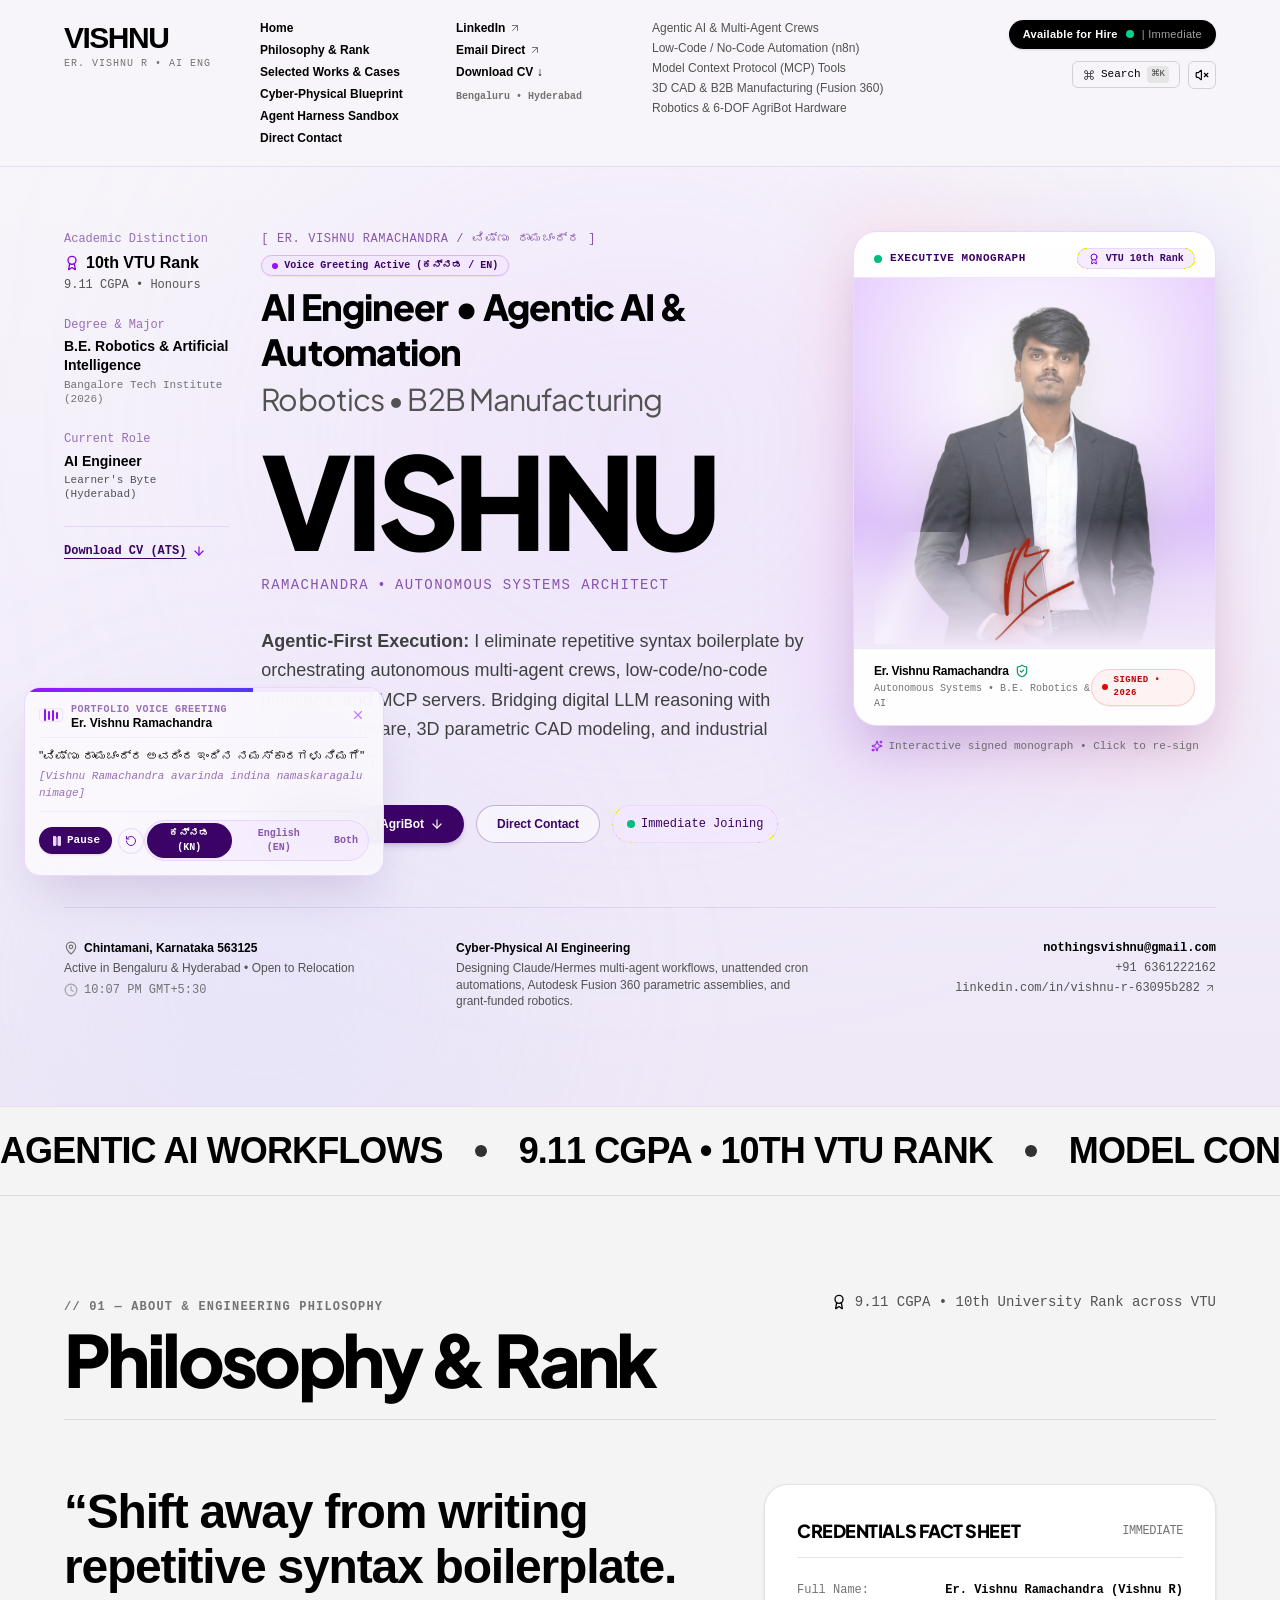
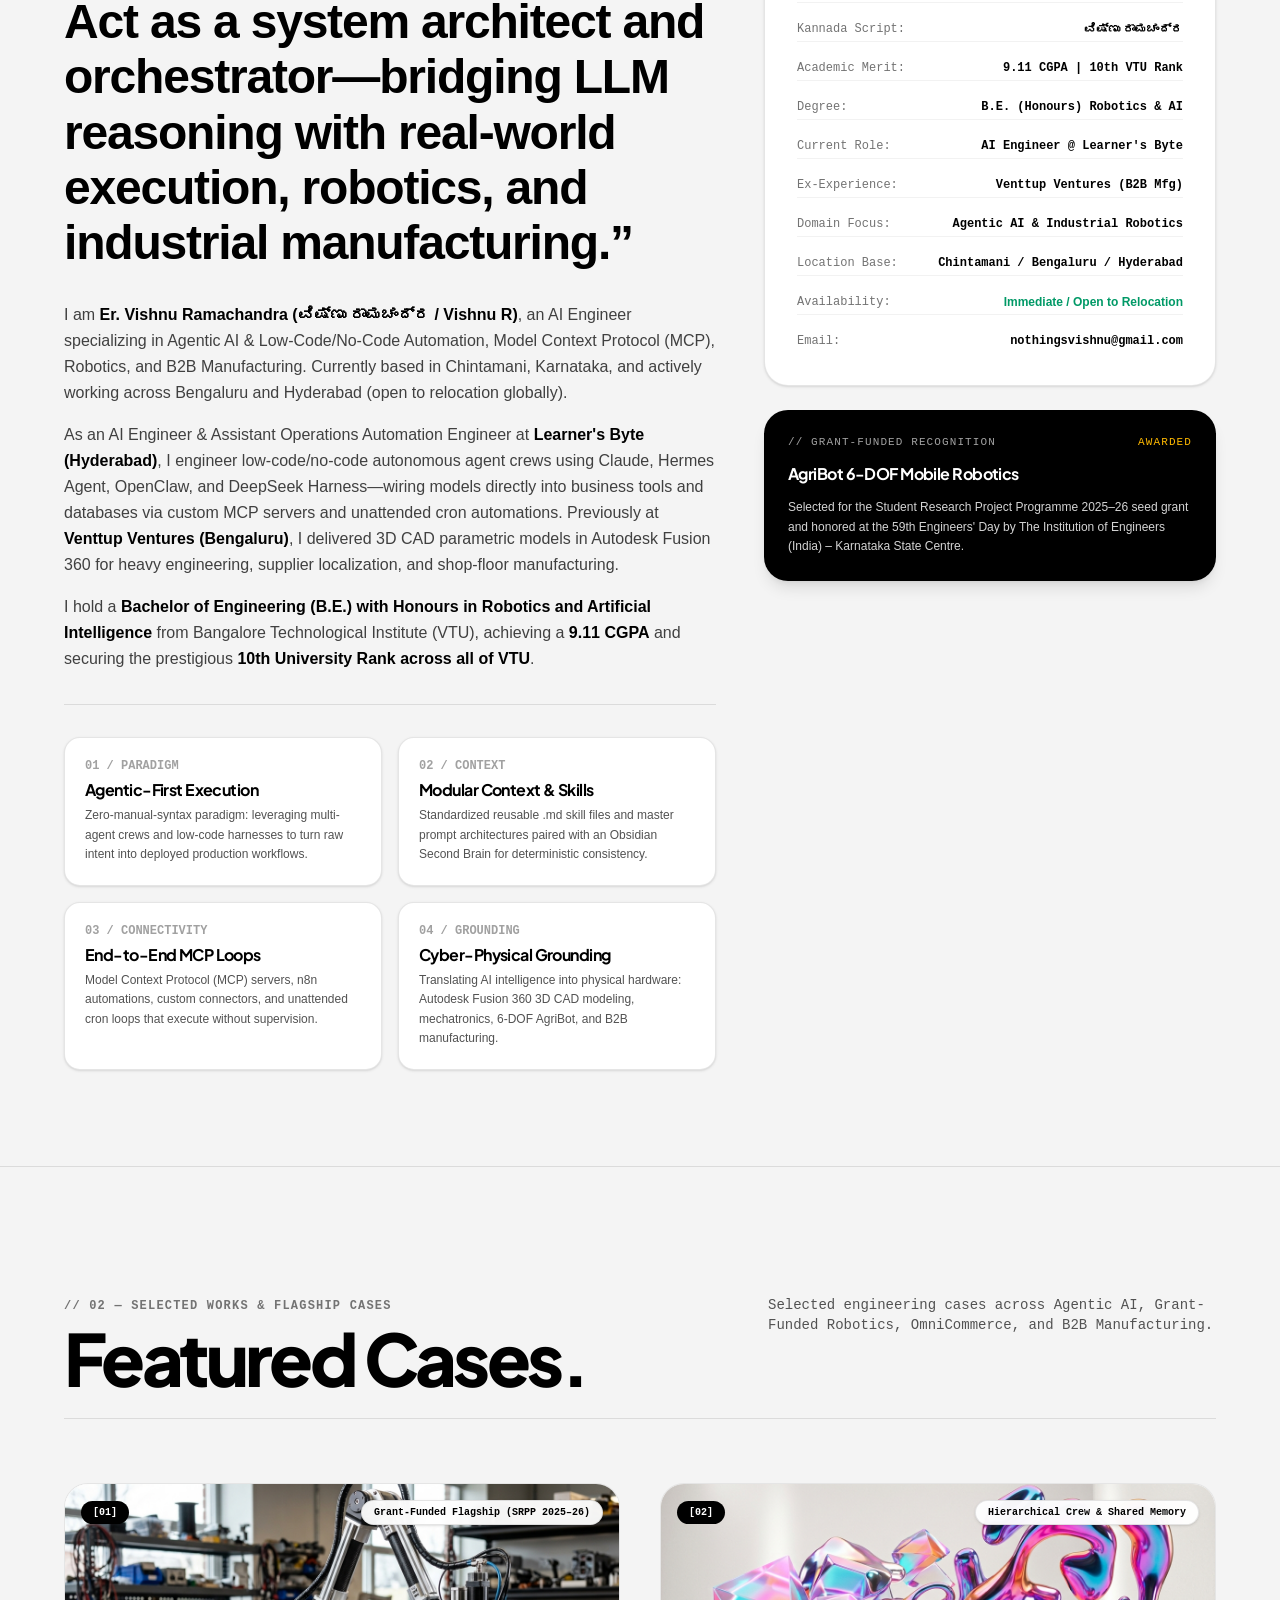
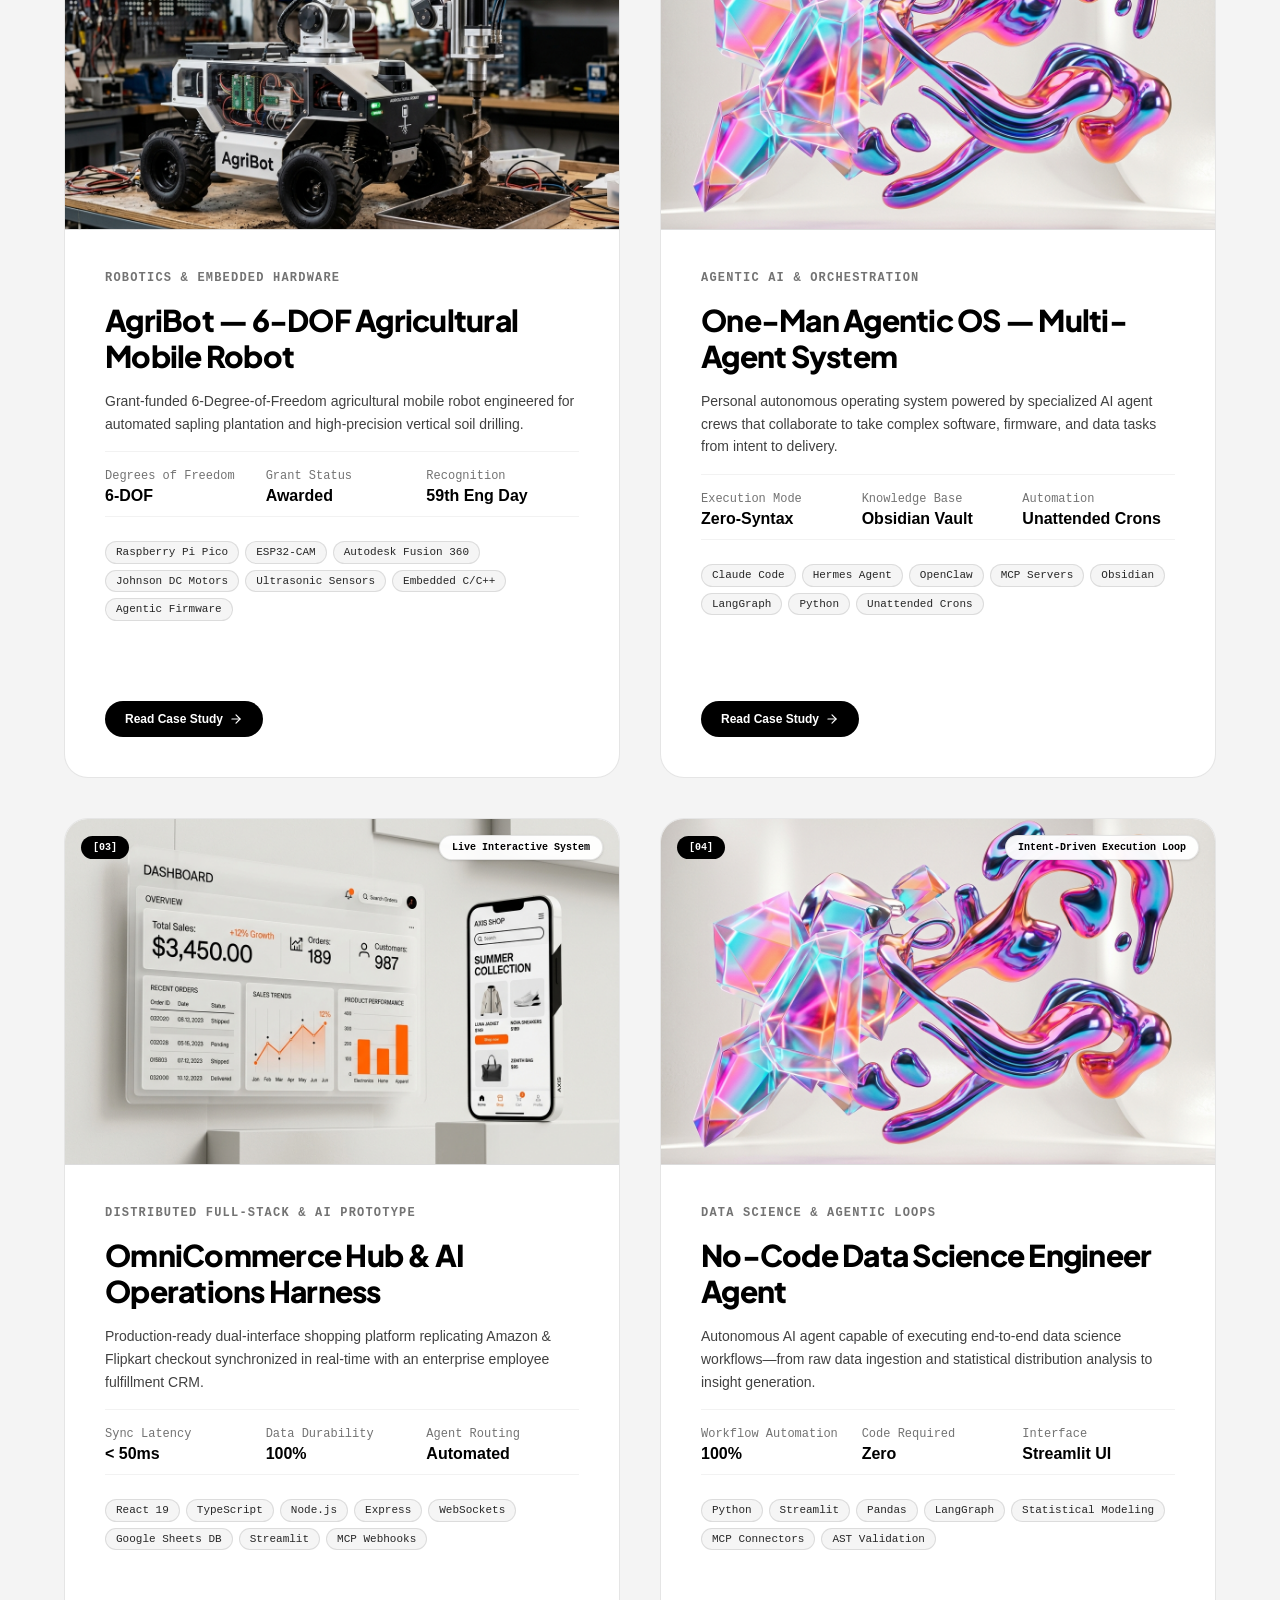
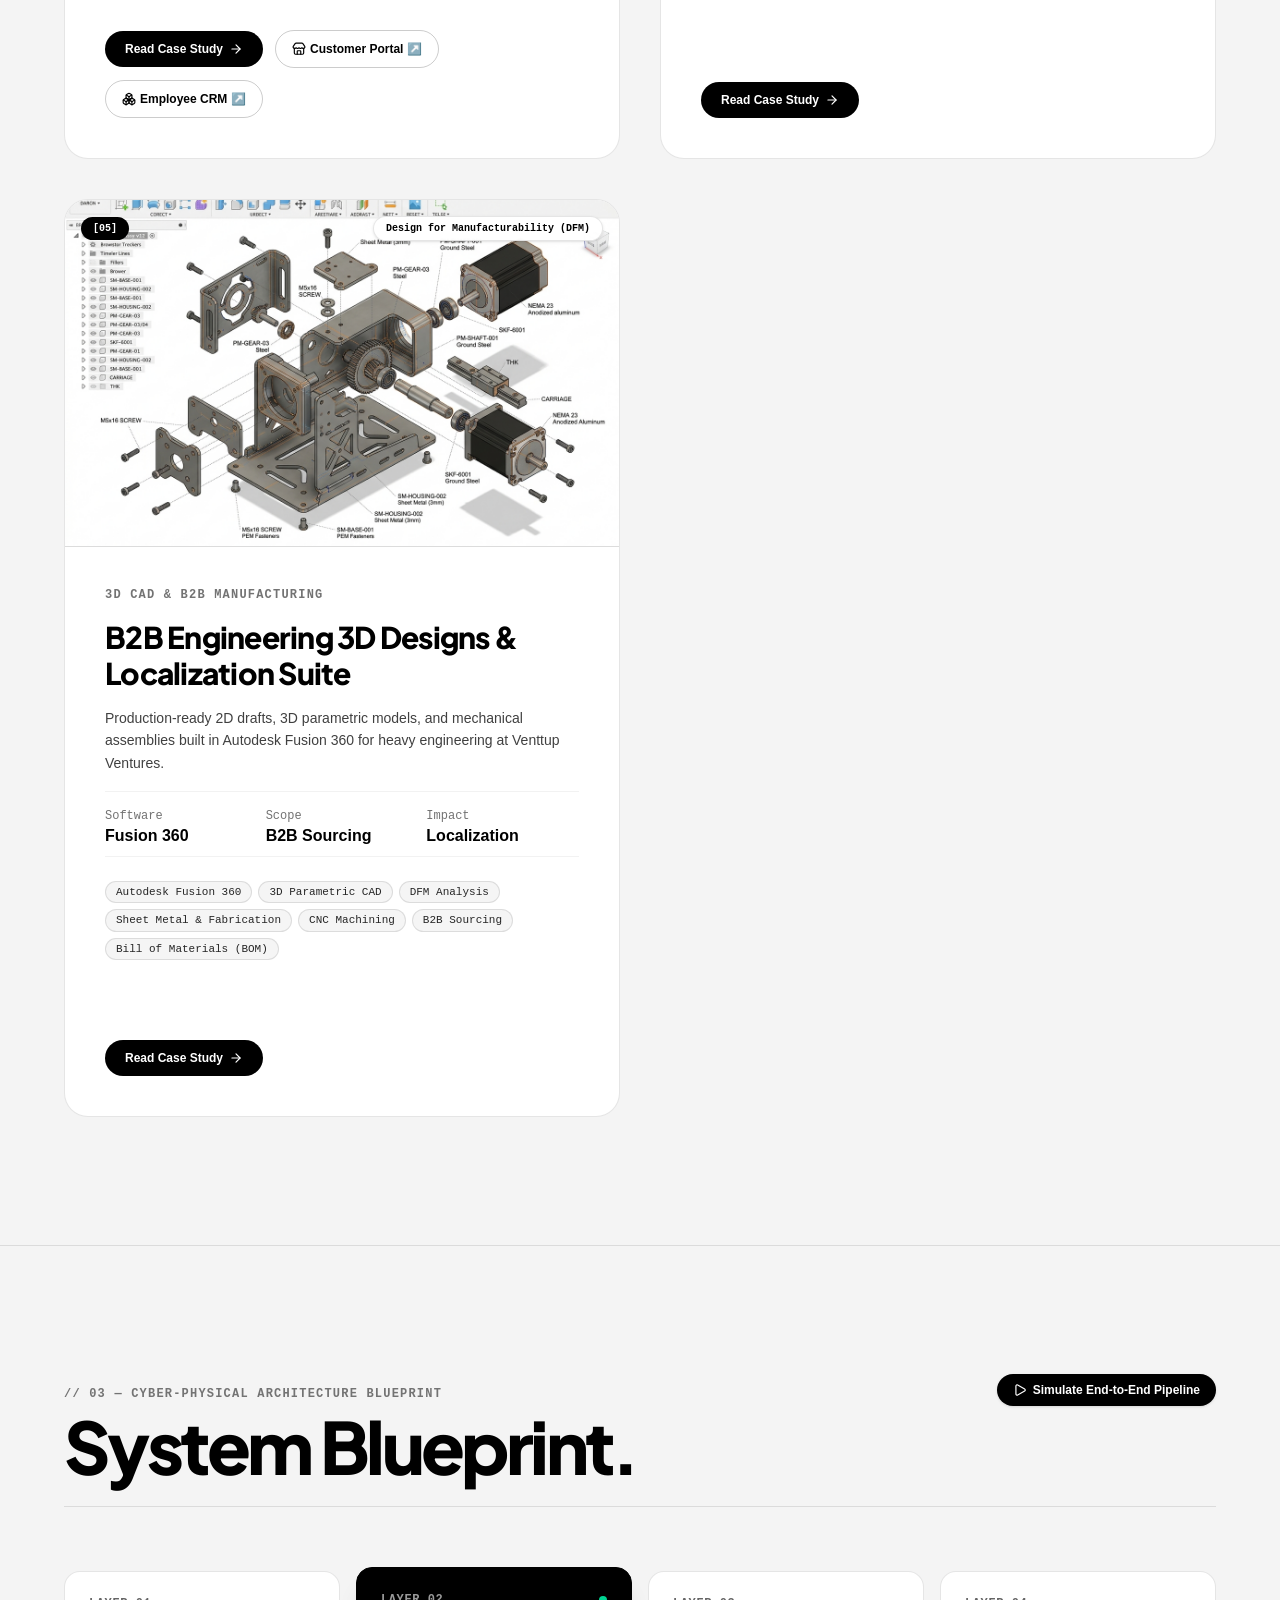
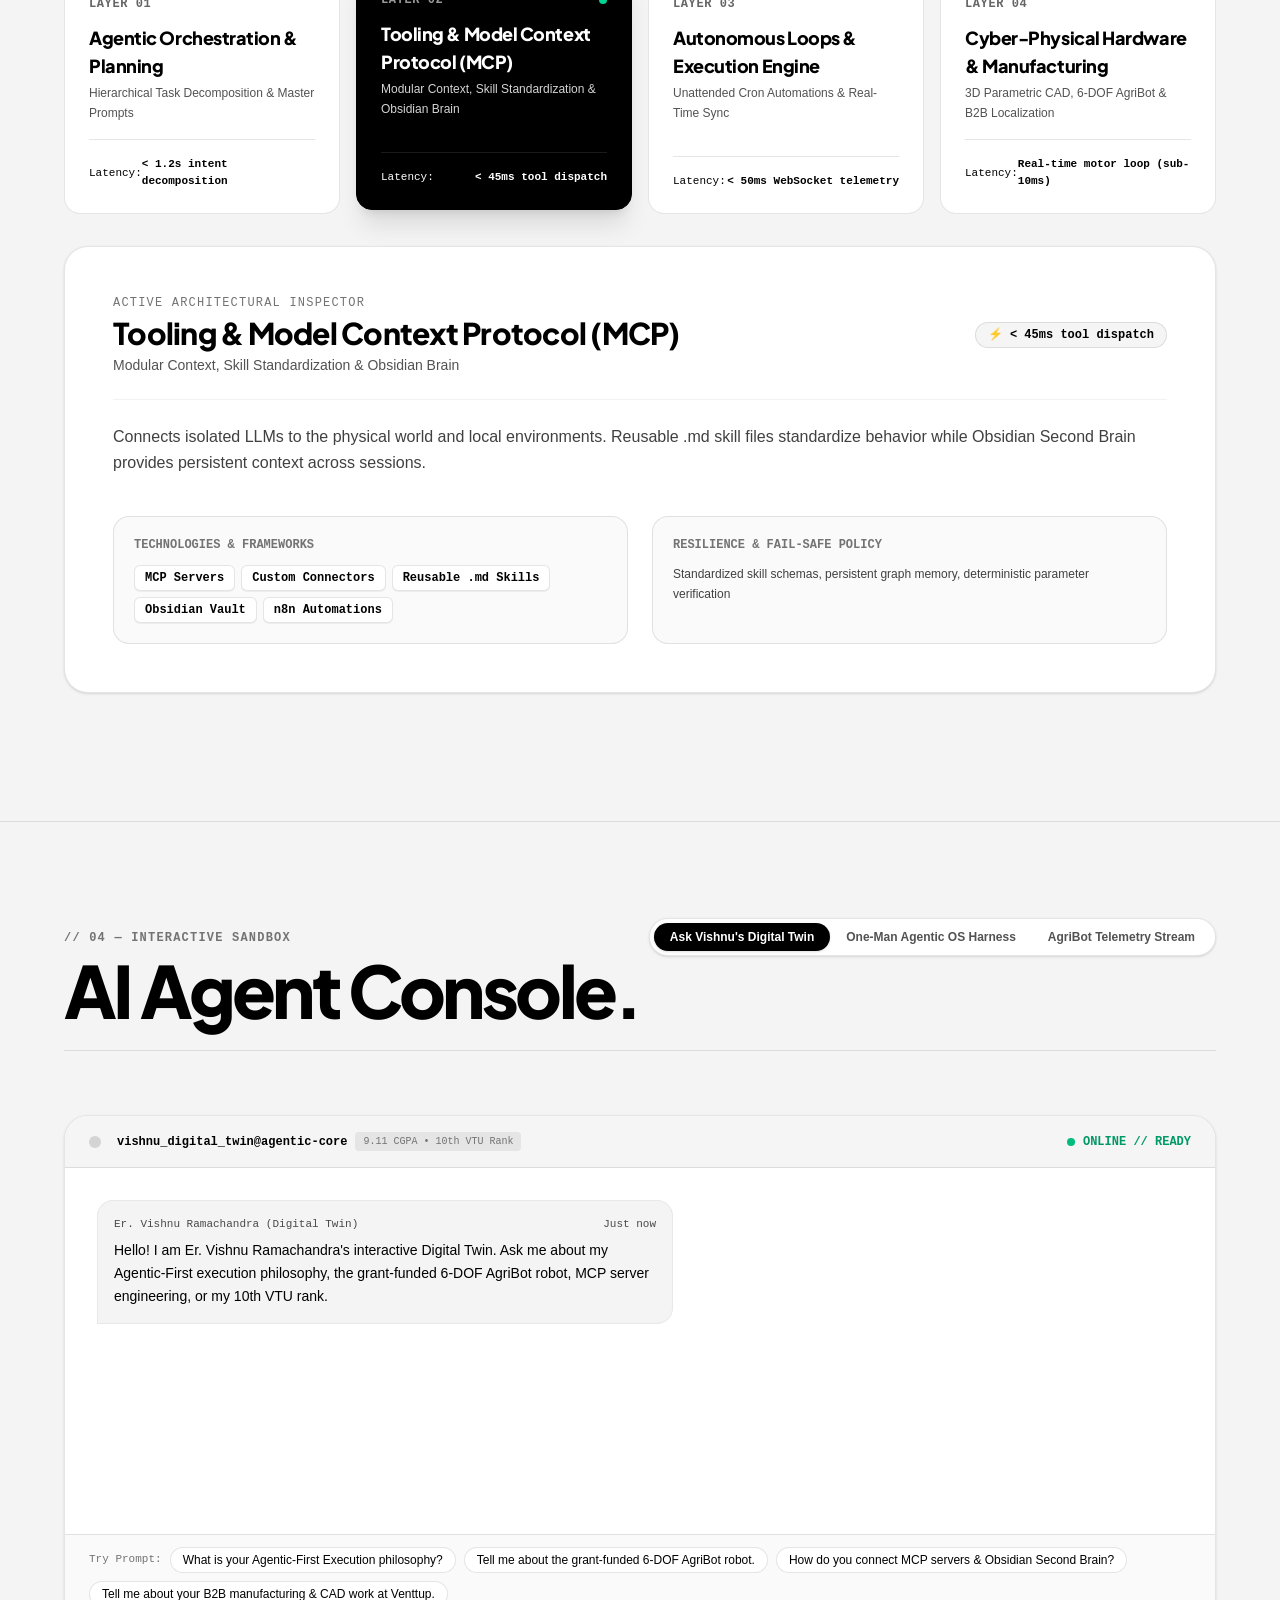
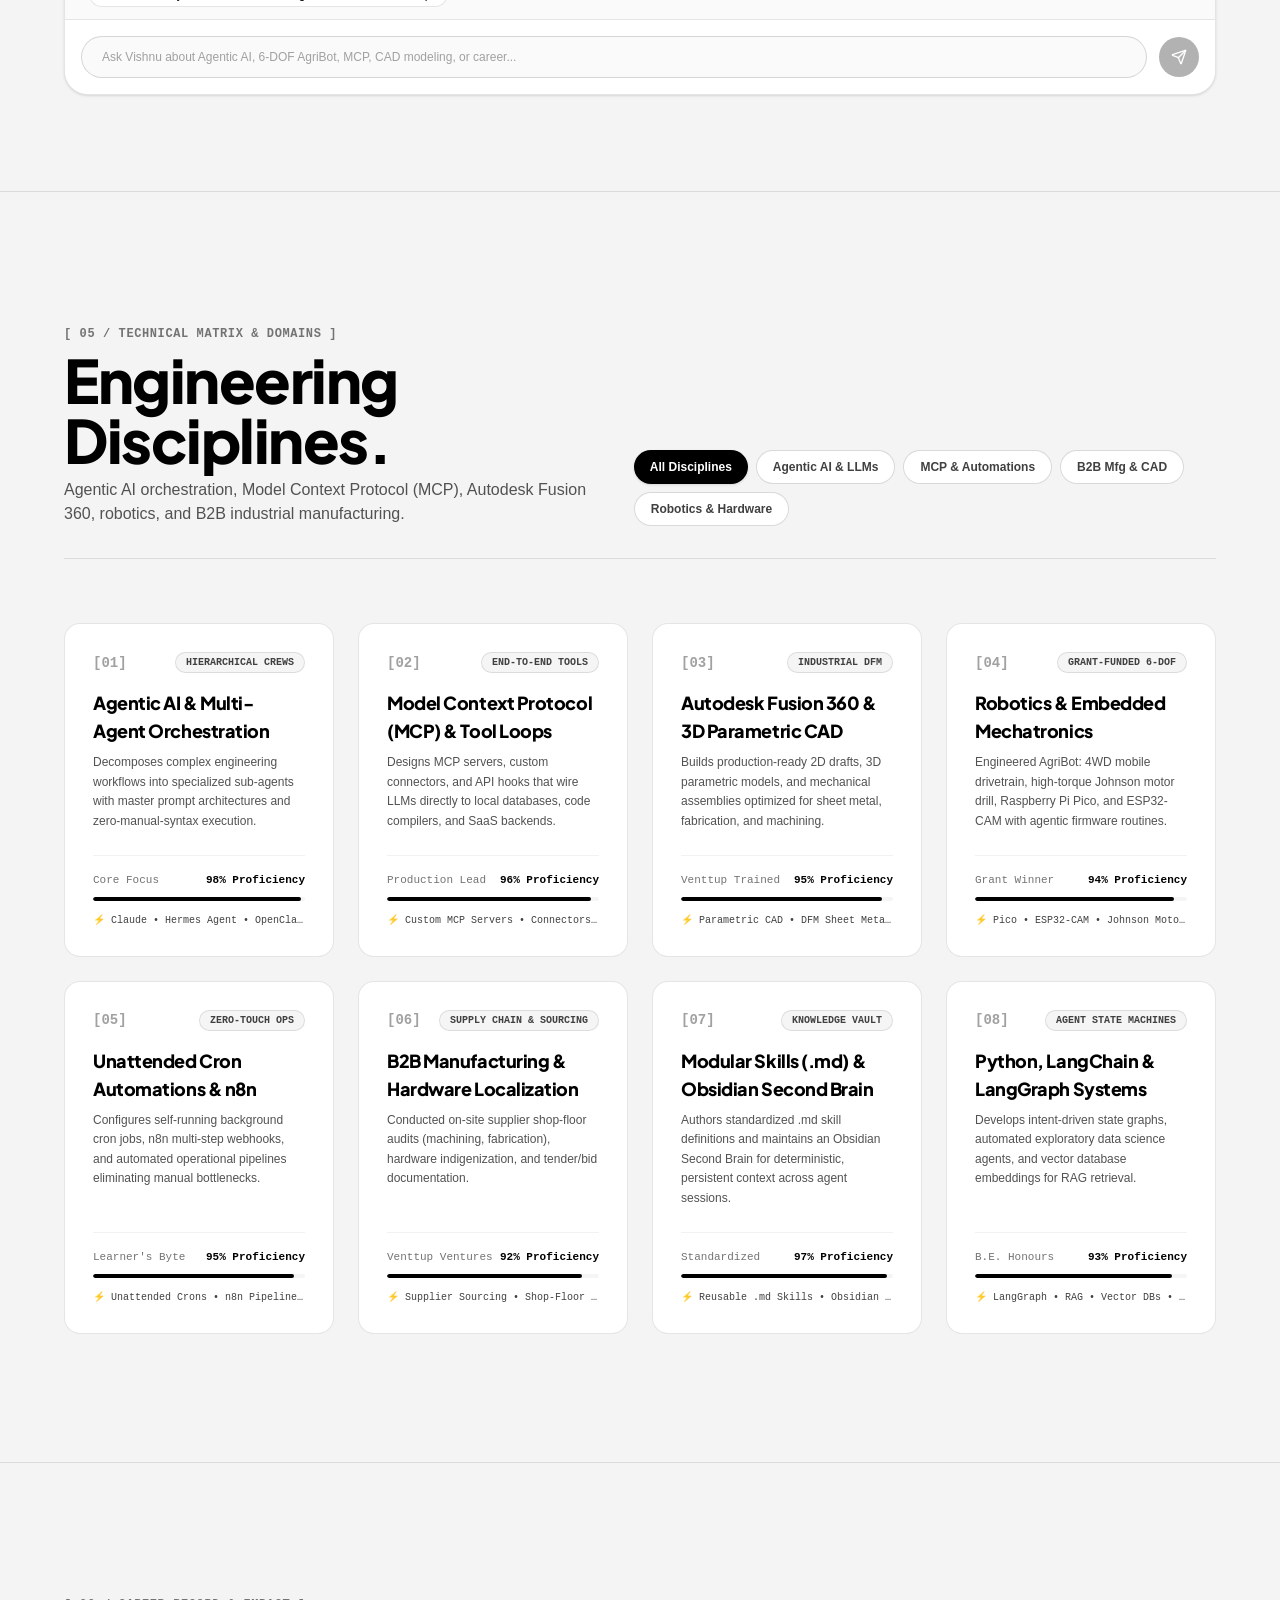
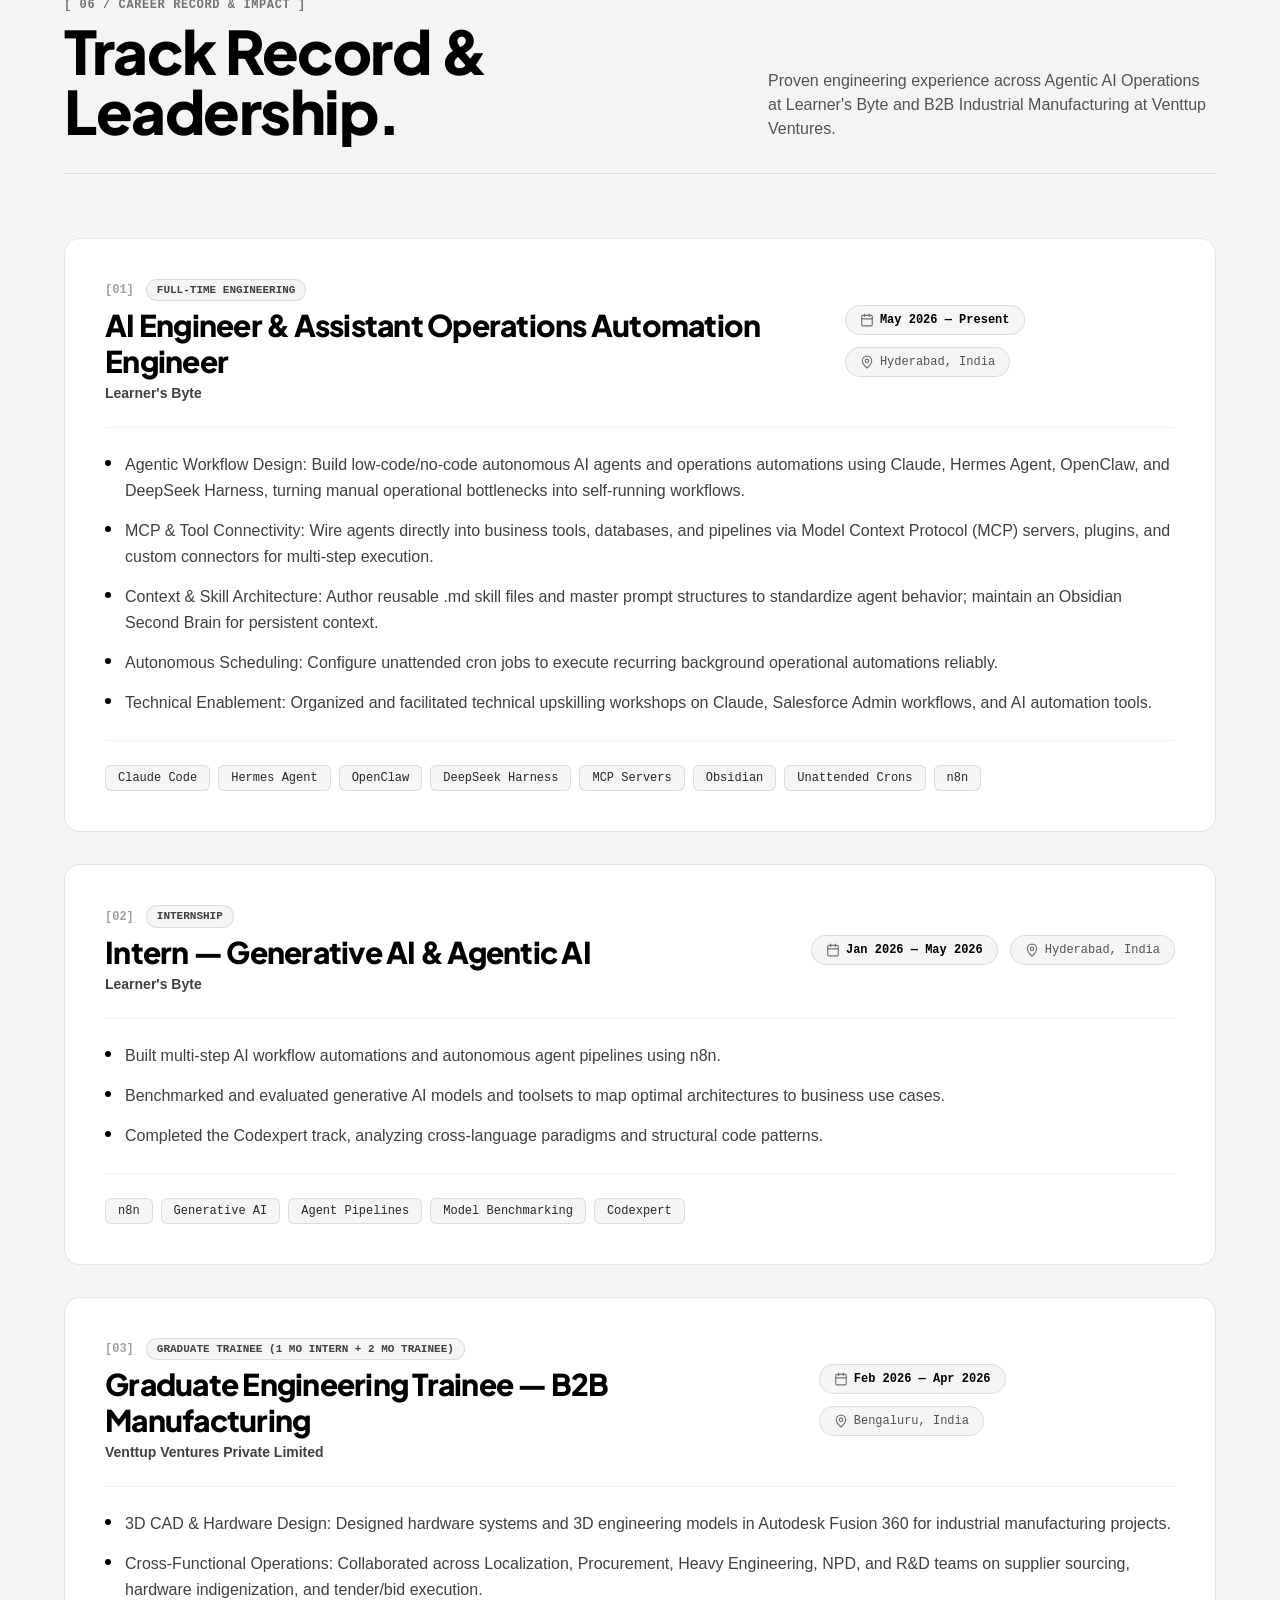
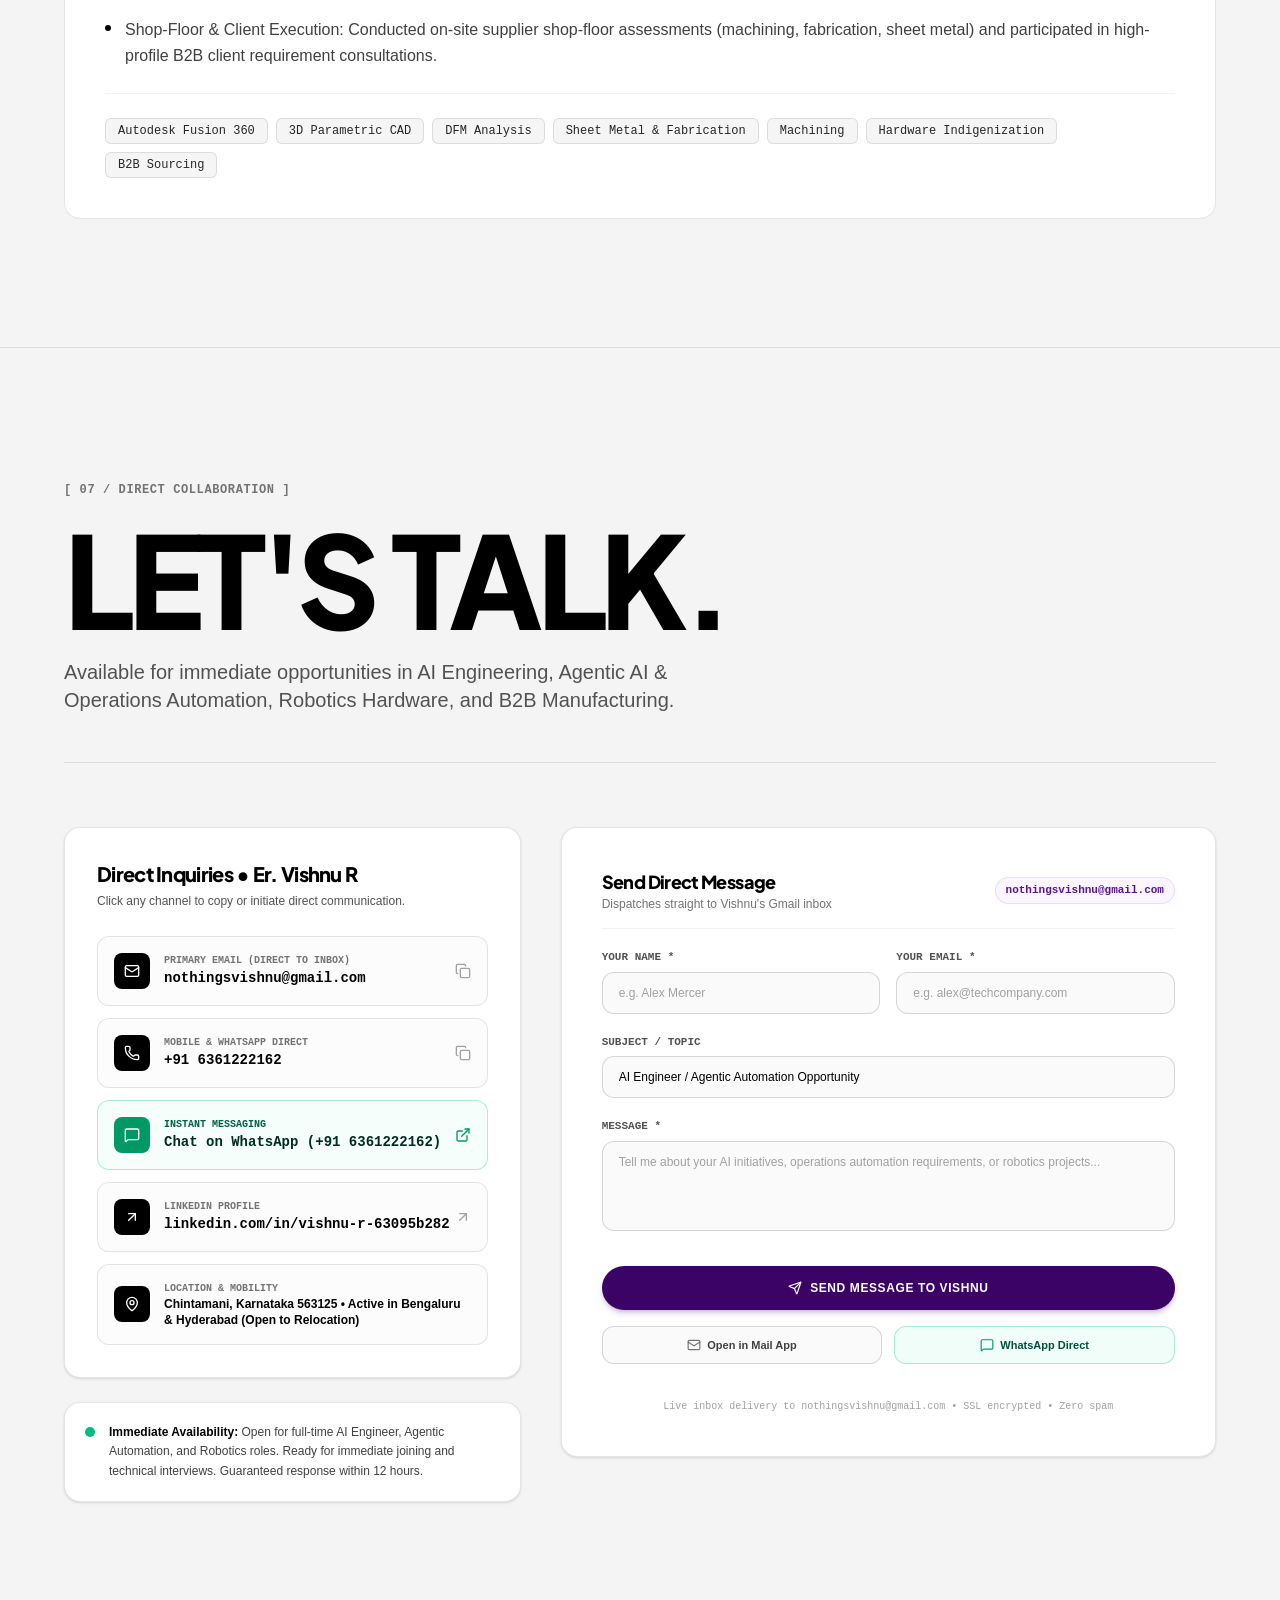
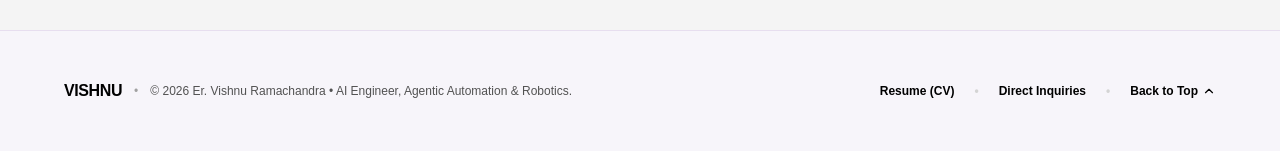
==== commit 796ee9df: "feat: connect contact form to live FormSubmit email delivery to nothingsvishnu@gmail.com" ====
--- a/index.html
+++ b/index.html
@@ -17,8 +17,8 @@
 
     <!-- Minimalist Monogram Favicon -->
     <link rel="icon" type="image/svg+xml" href="data:image/svg+xml,<svg xmlns='http://www.w3.org/2000/svg' viewBox='0 0 100 100'><rect width='100' height='100' rx='20' fill='%23000000'/><text x='50%' y='64%' font-family='sans-serif' font-weight='900' font-size='56' fill='%23ffffff' text-anchor='middle'>V</text></svg>" />
-    <script type="module" crossorigin src="./assets/index-DyNyX7kN.js"></script>
-    <link rel="stylesheet" crossorigin href="./assets/index-DuTz4zO6.css">
+    <script type="module" crossorigin src="./assets/index-cYZB-q-o.js"></script>
+    <link rel="stylesheet" crossorigin href="./assets/index-eWMcce2o.css">
   </head>
   <body class="bg-[#f4f4f4] text-[#000000] font-sans antialiased selection:bg-black selection:text-white min-h-screen overflow-x-hidden">
     <div id="root"></div>
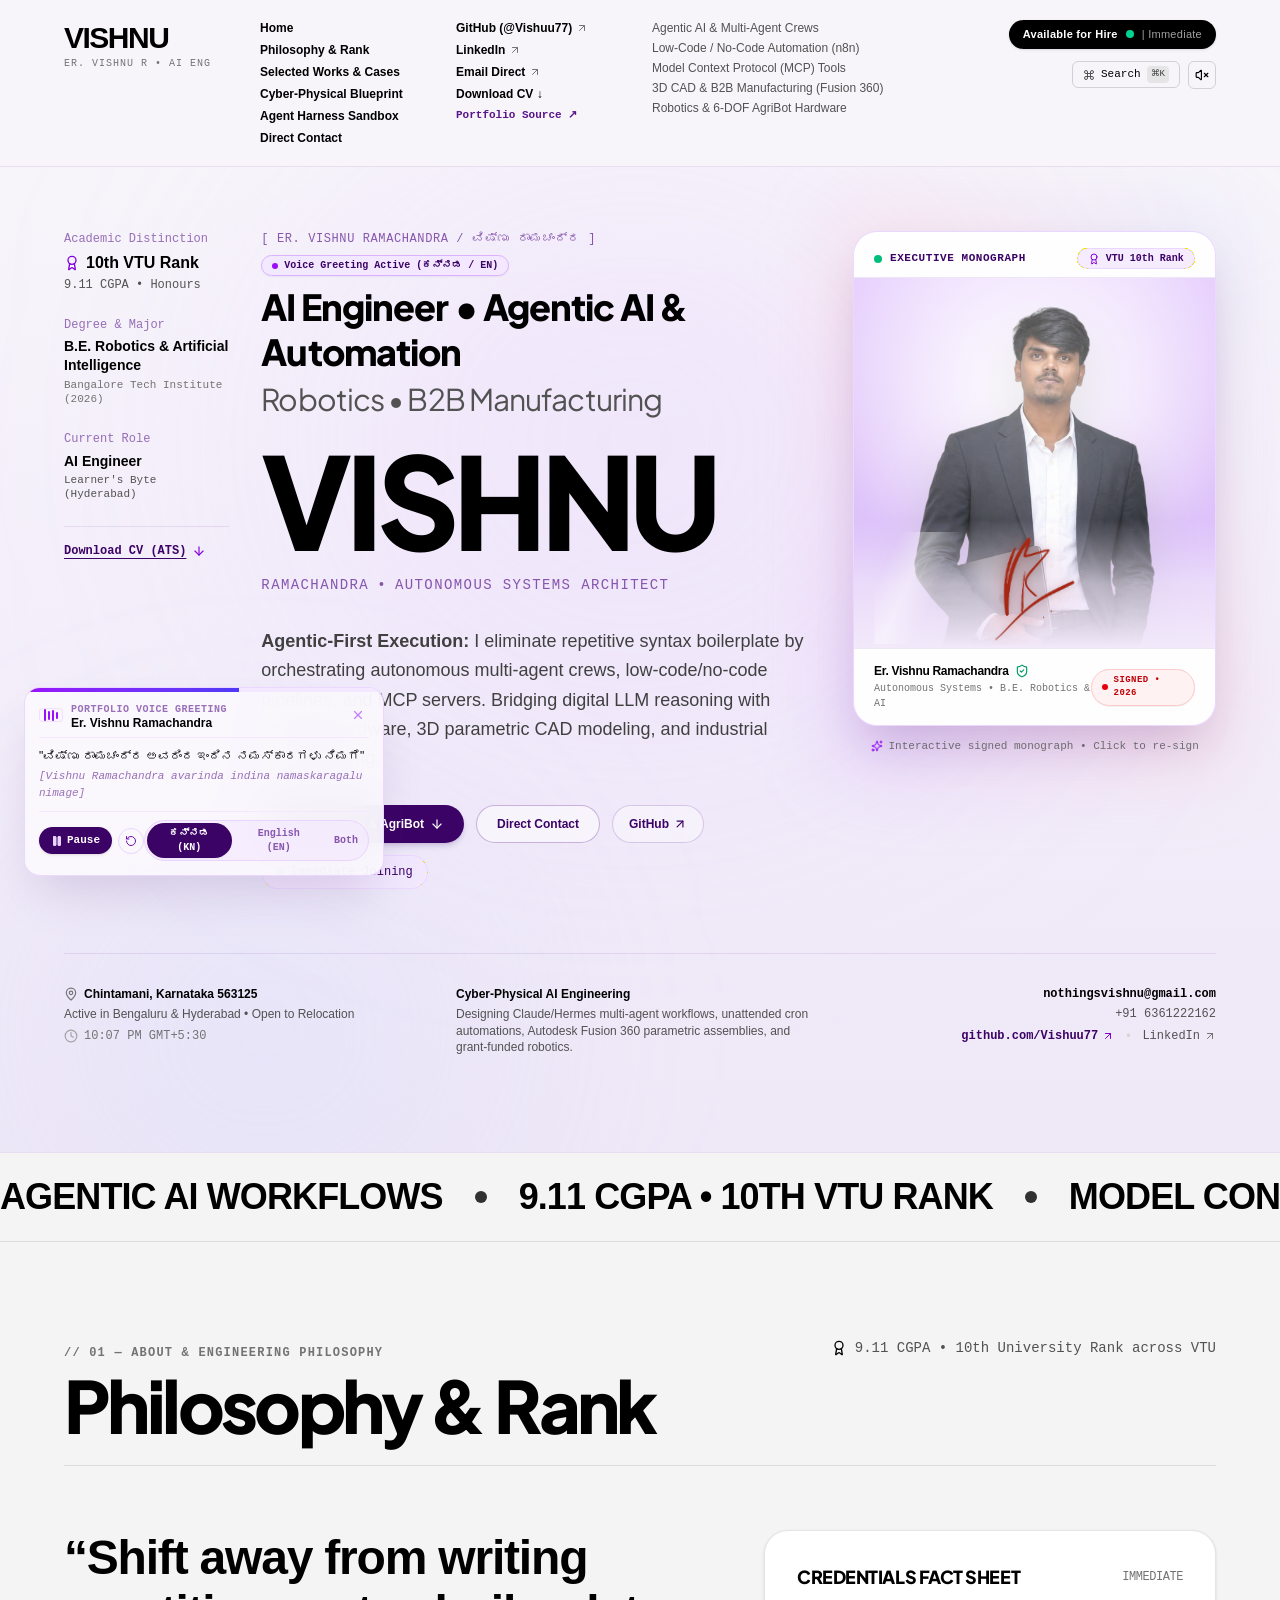
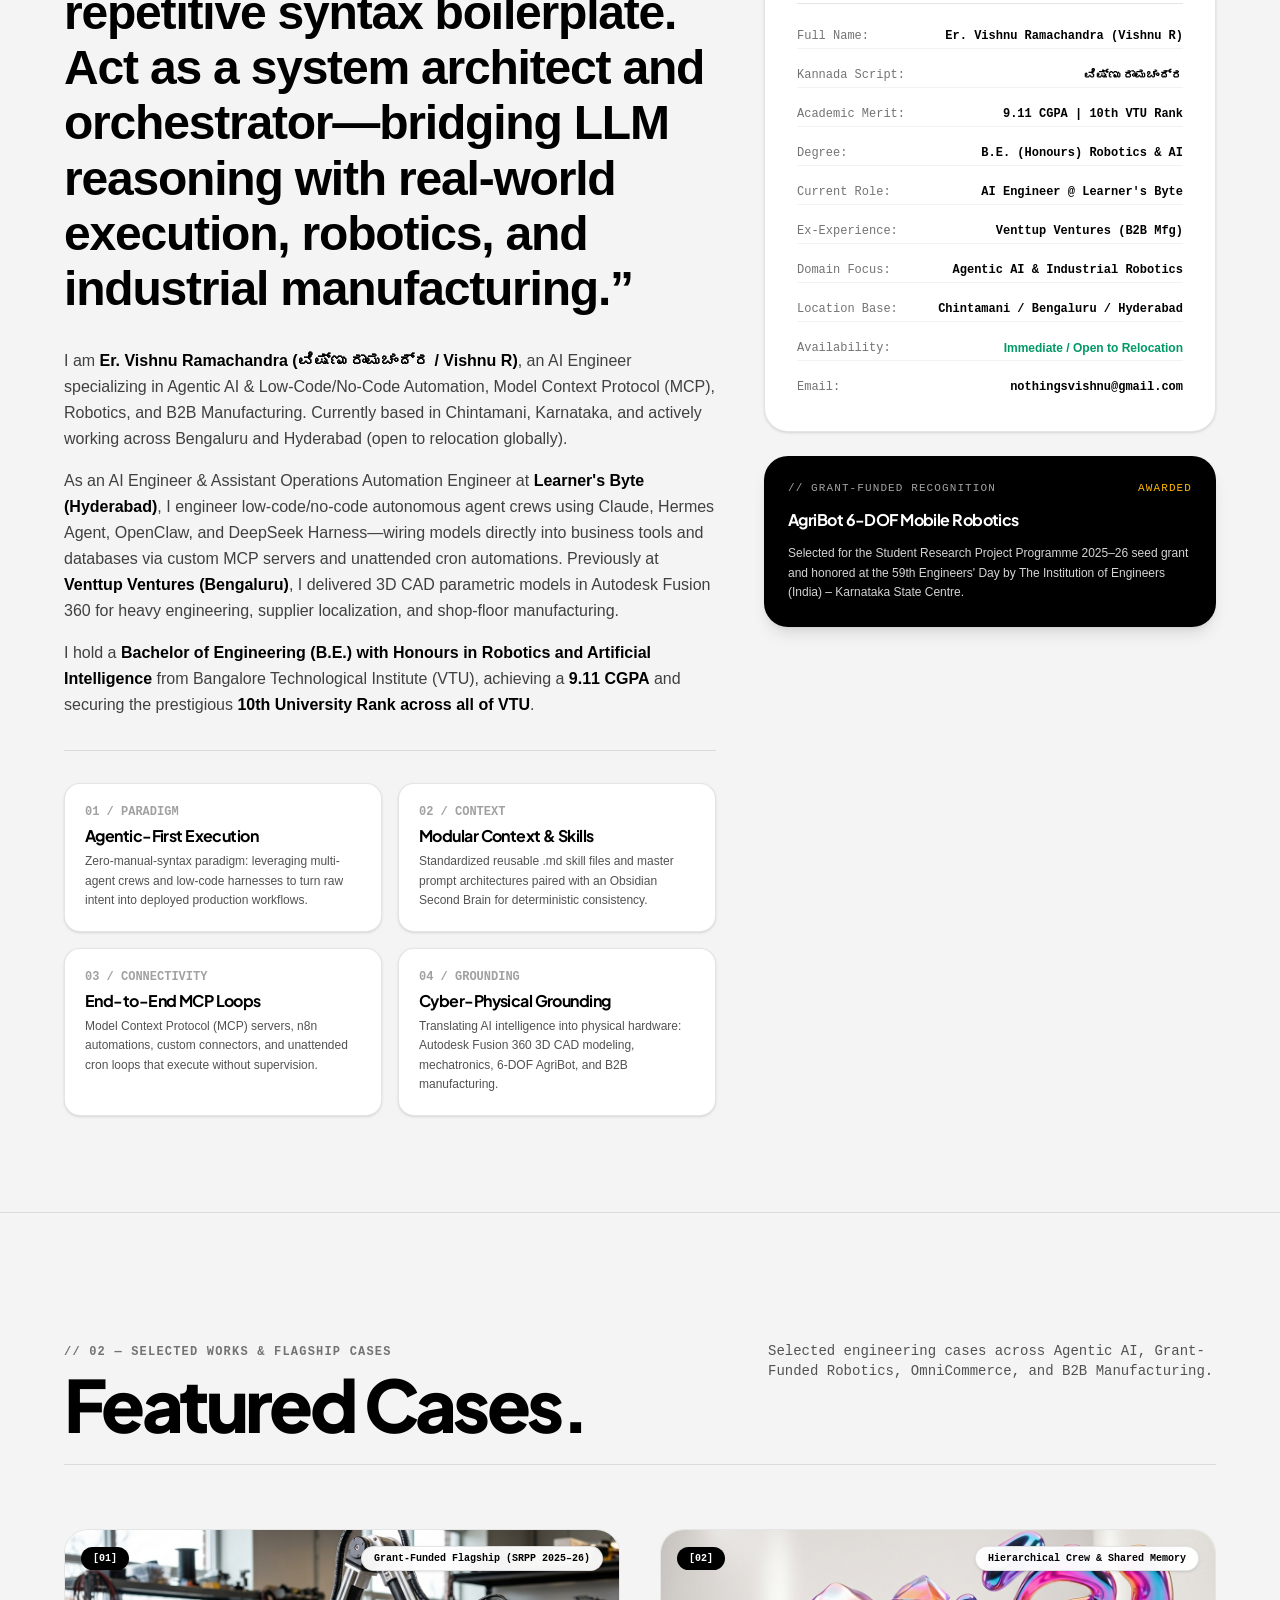
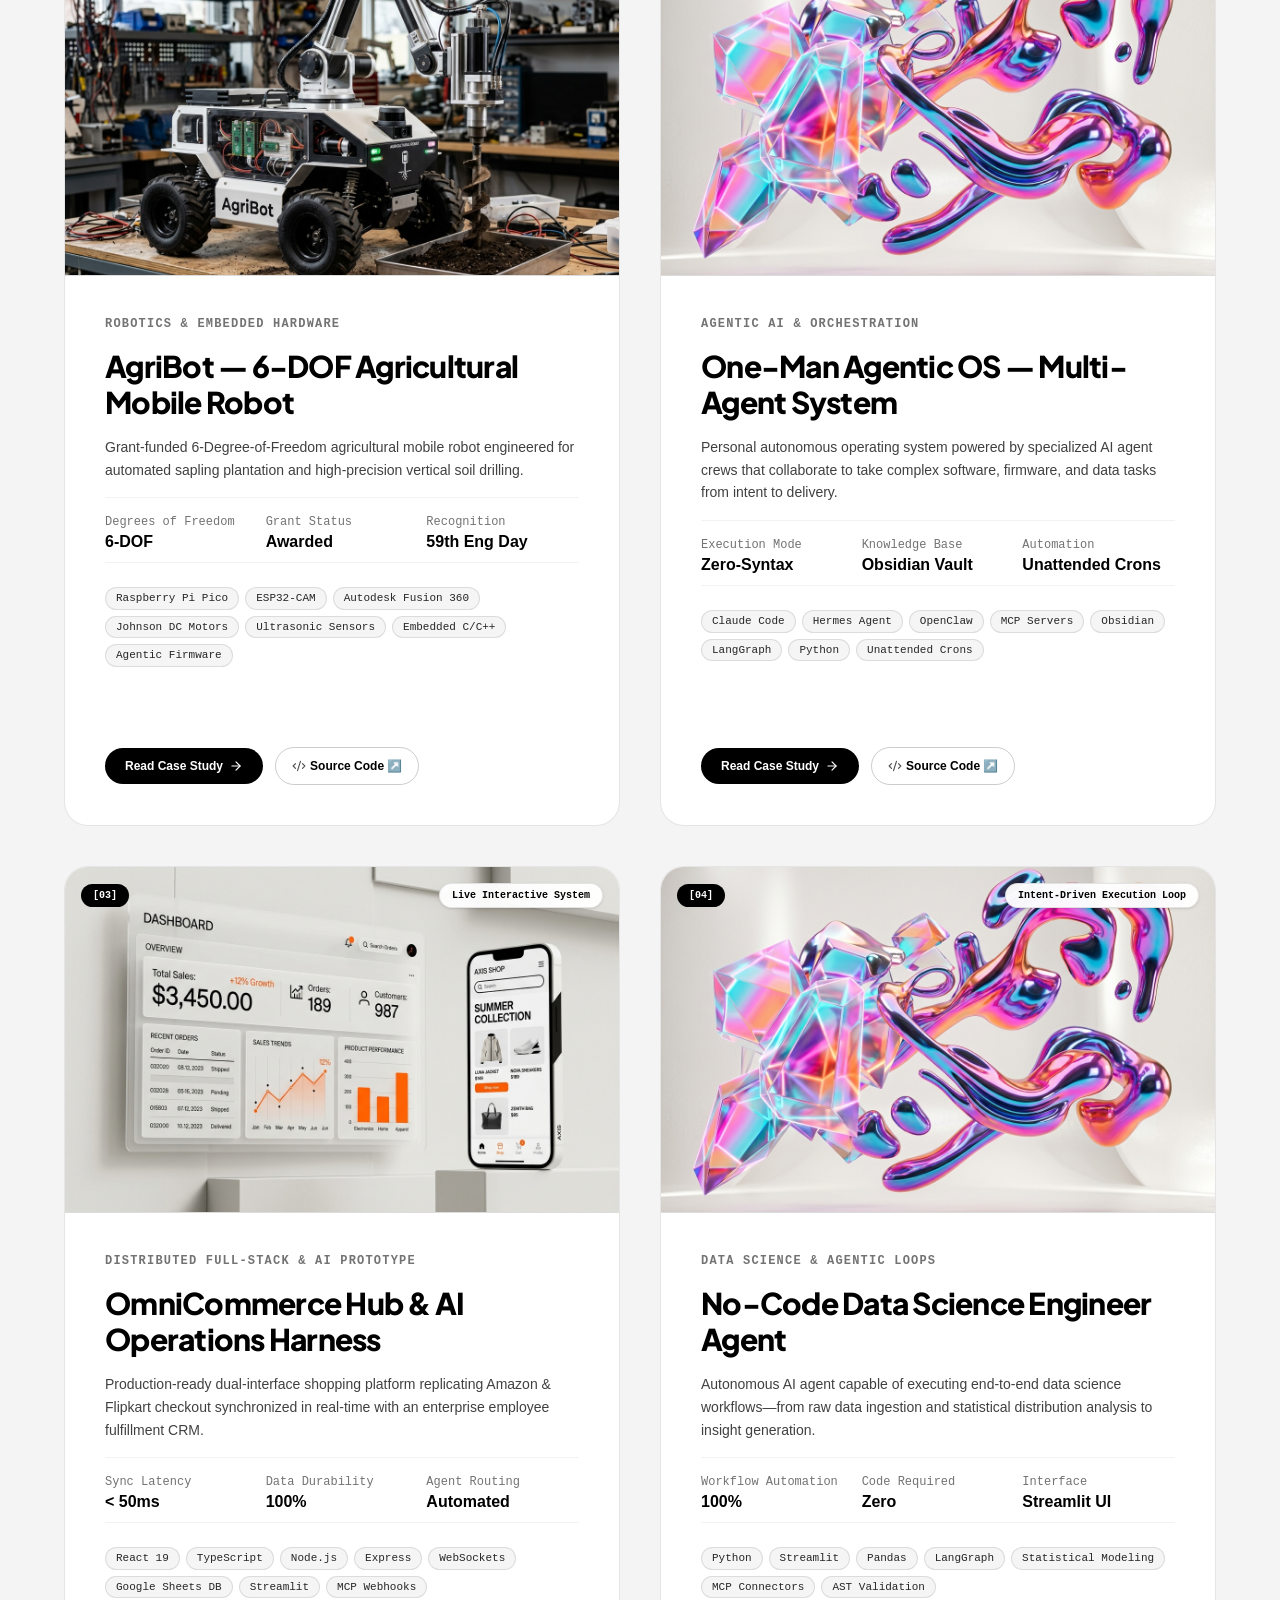
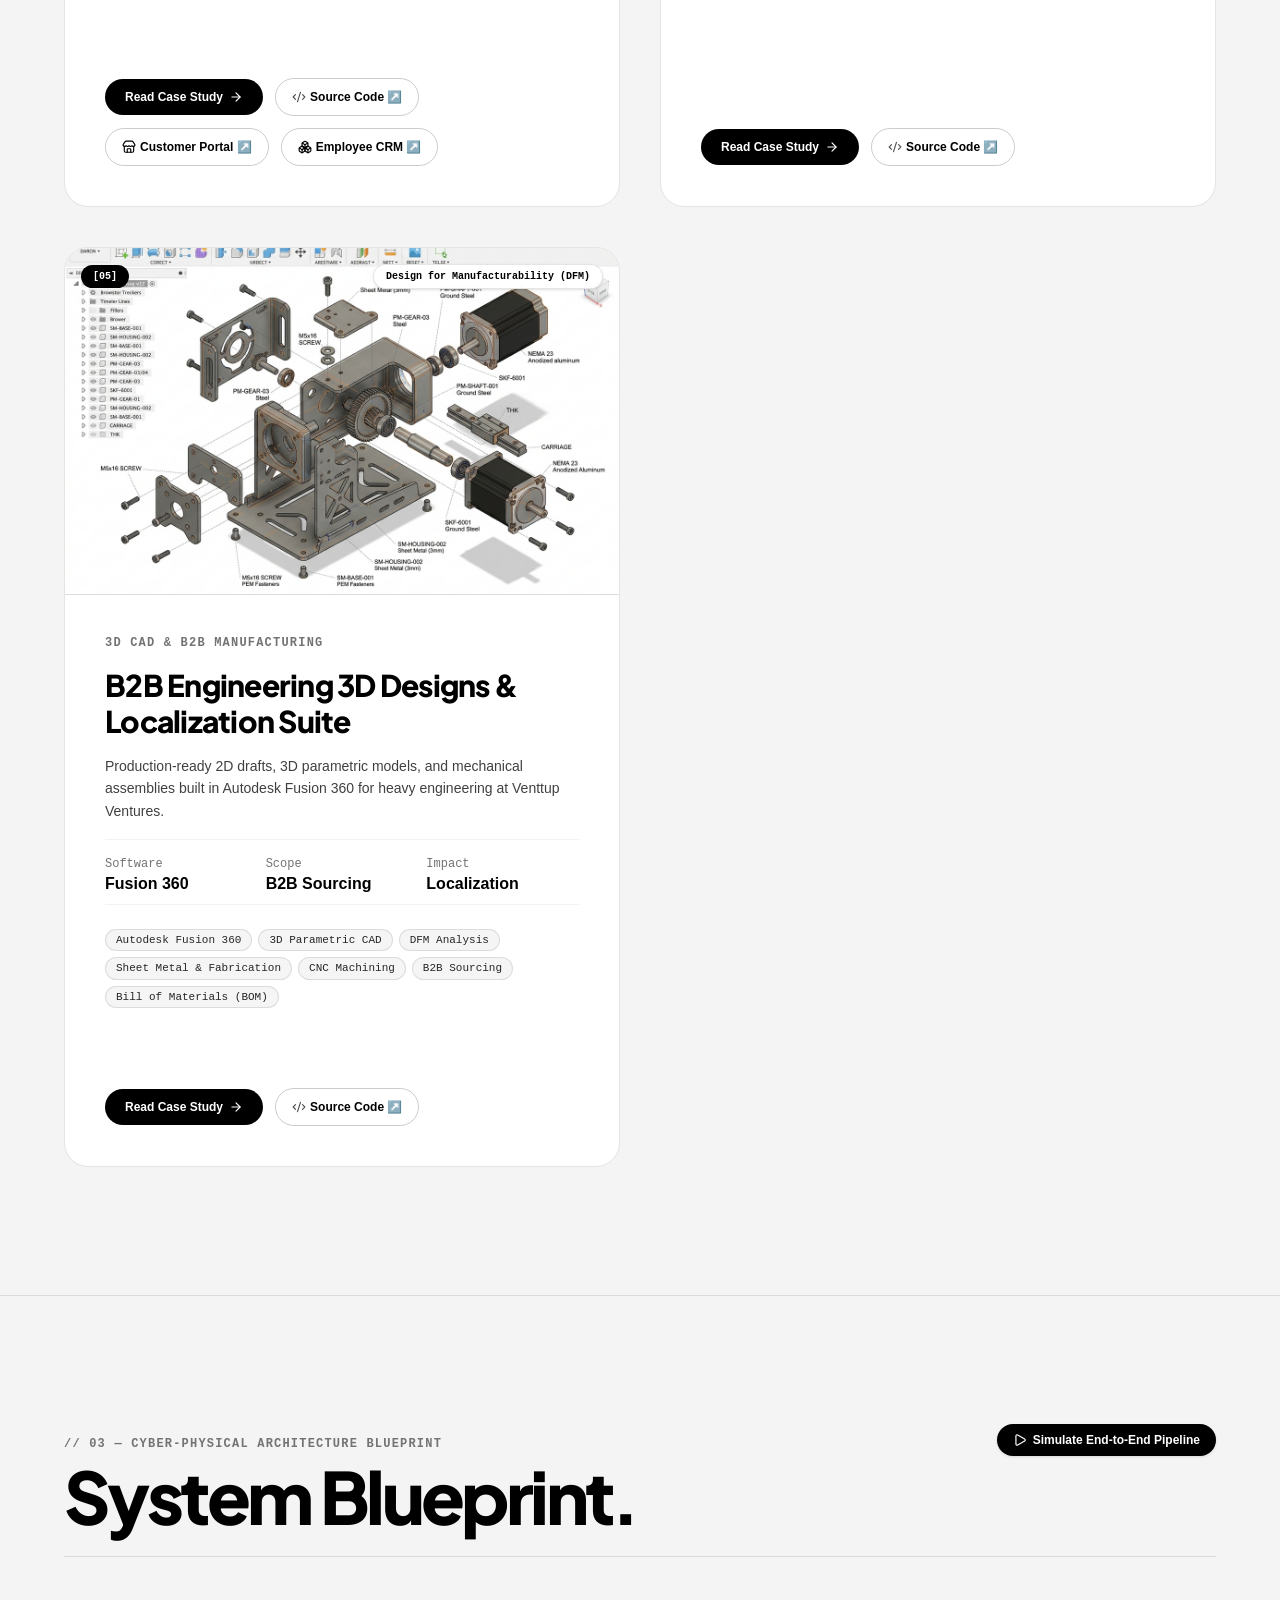
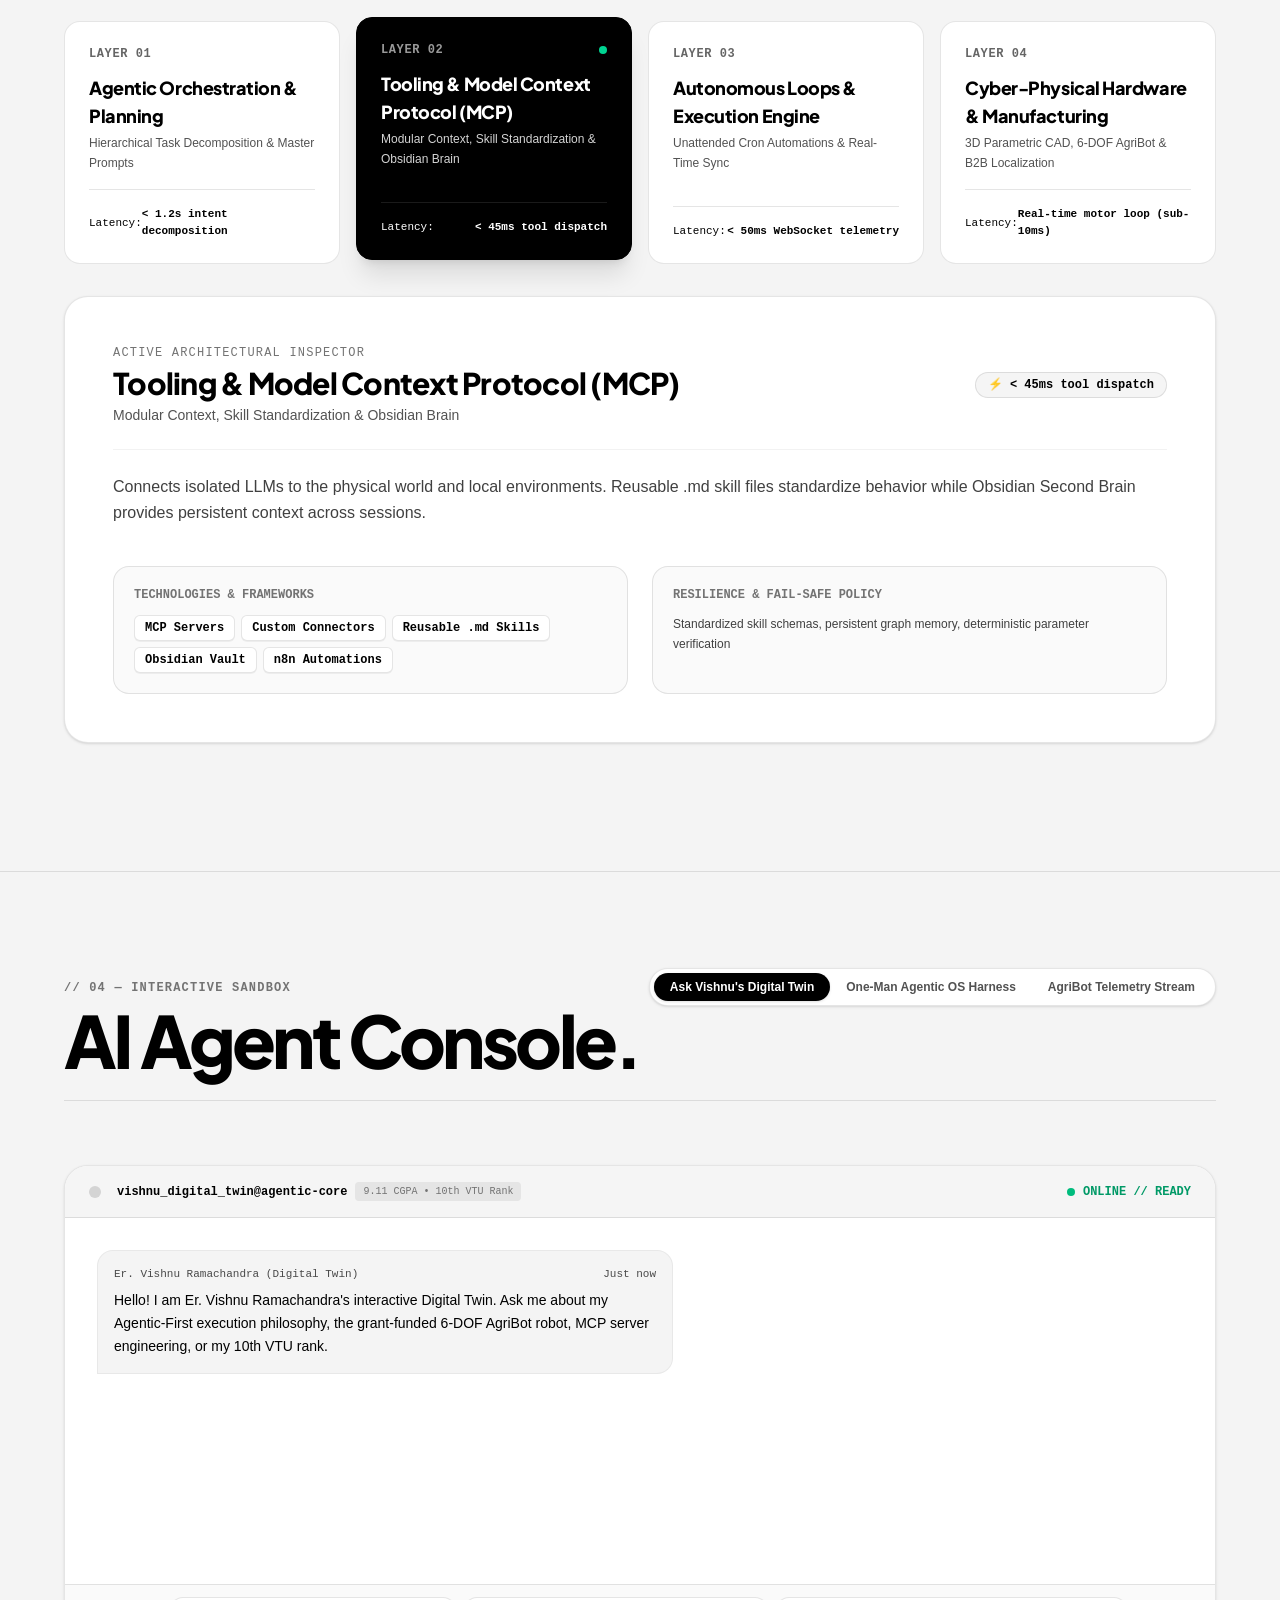
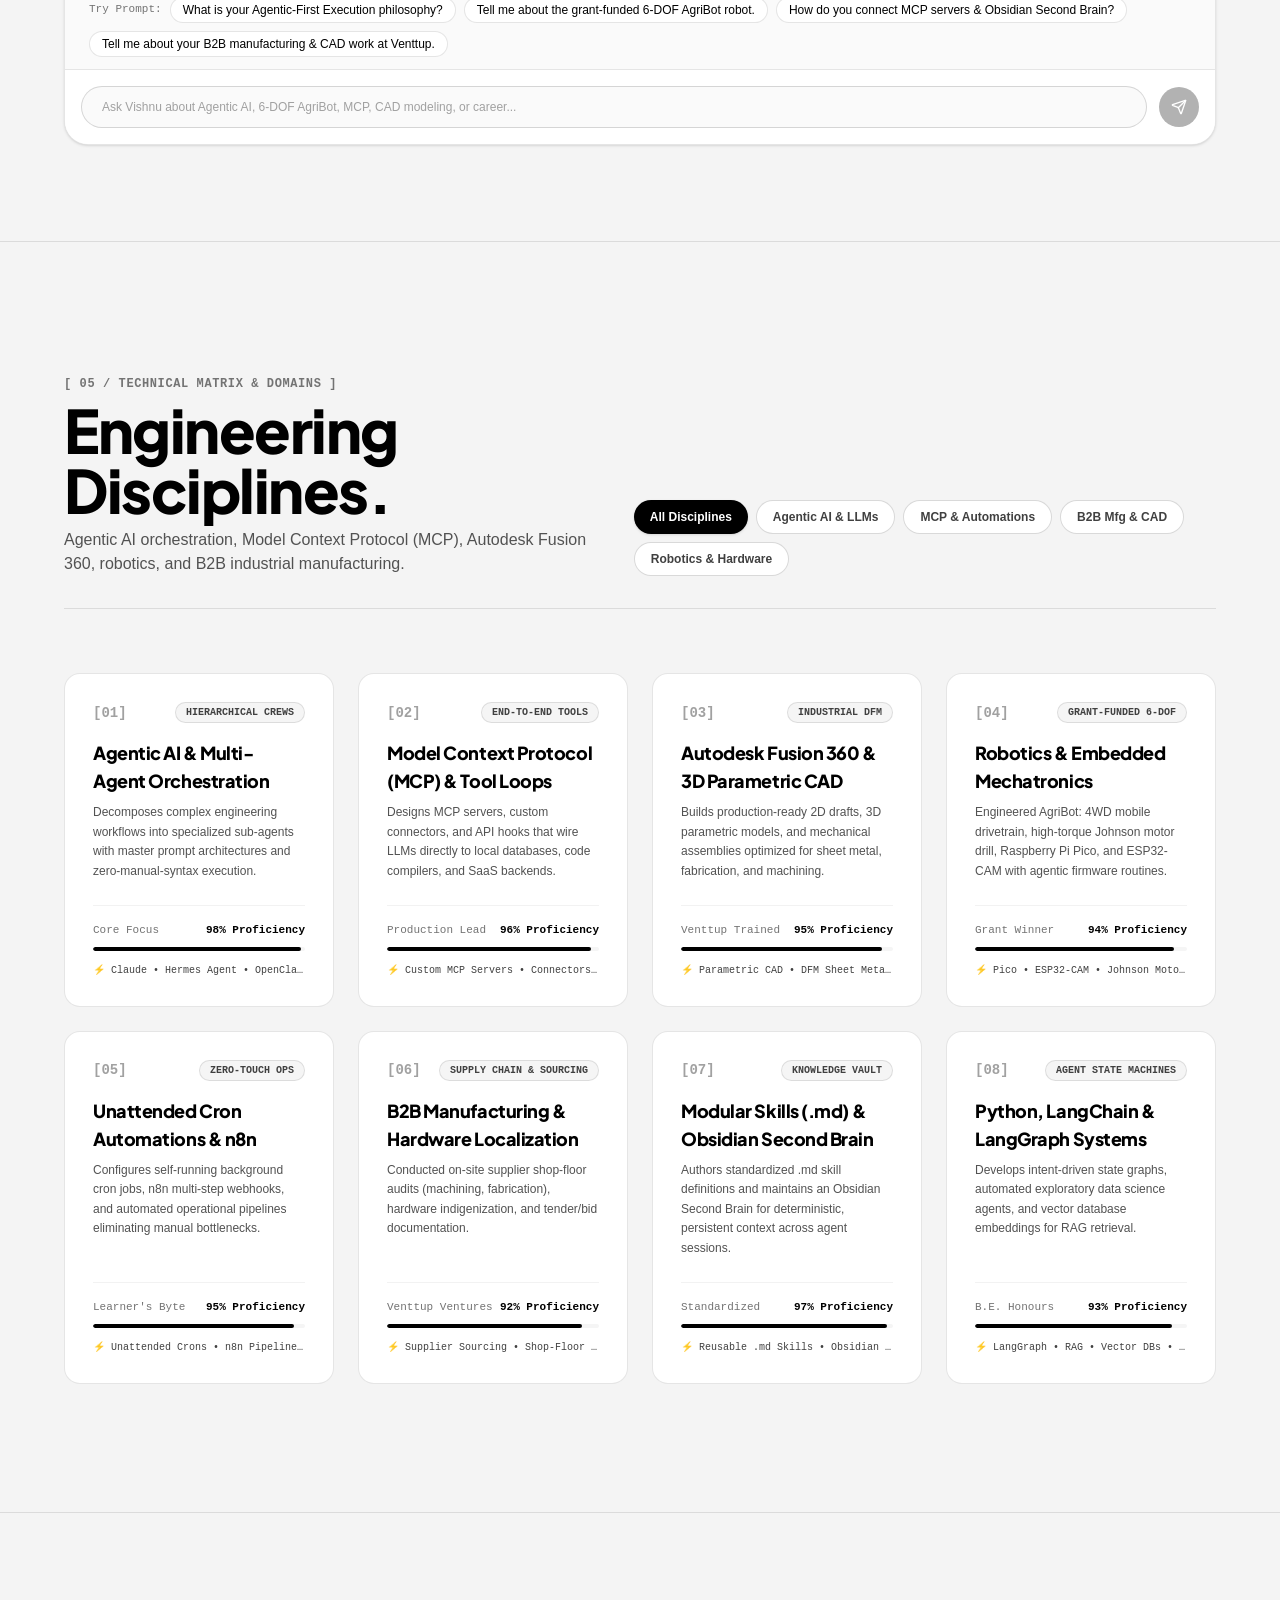
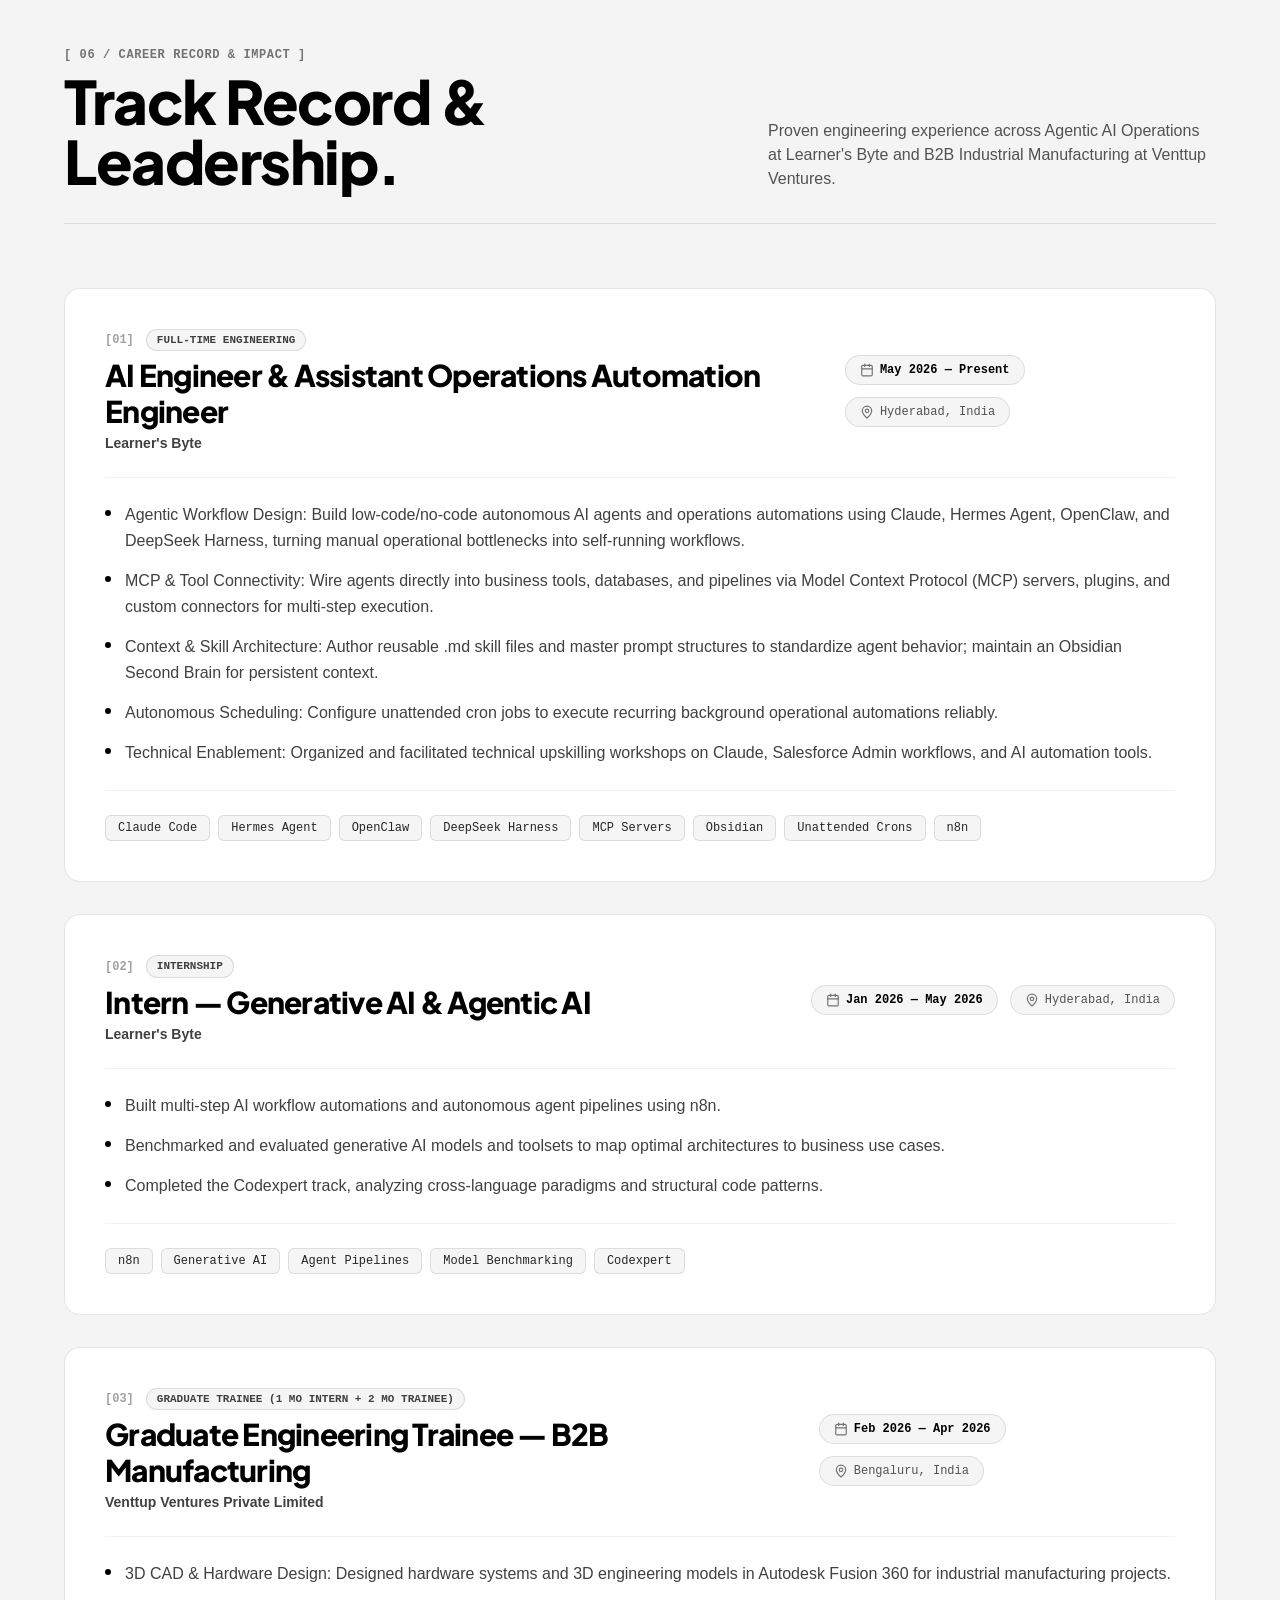
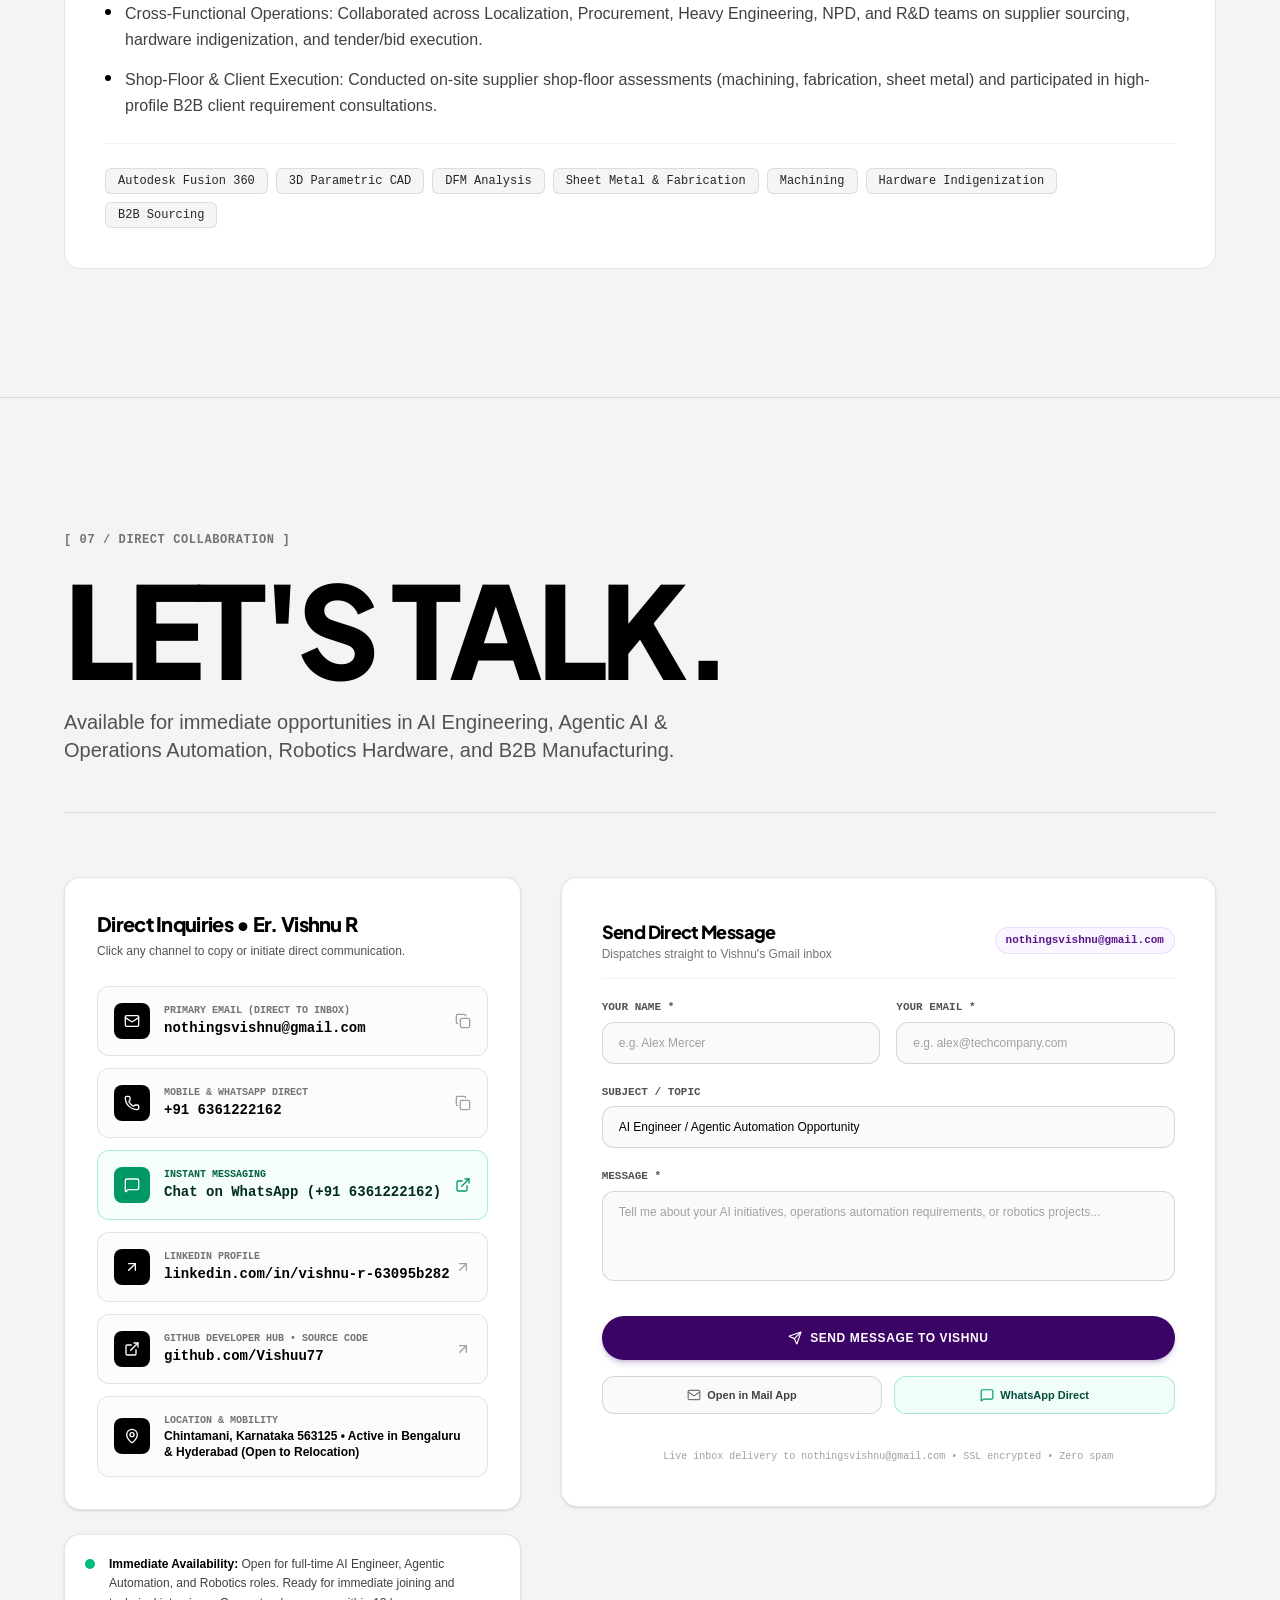
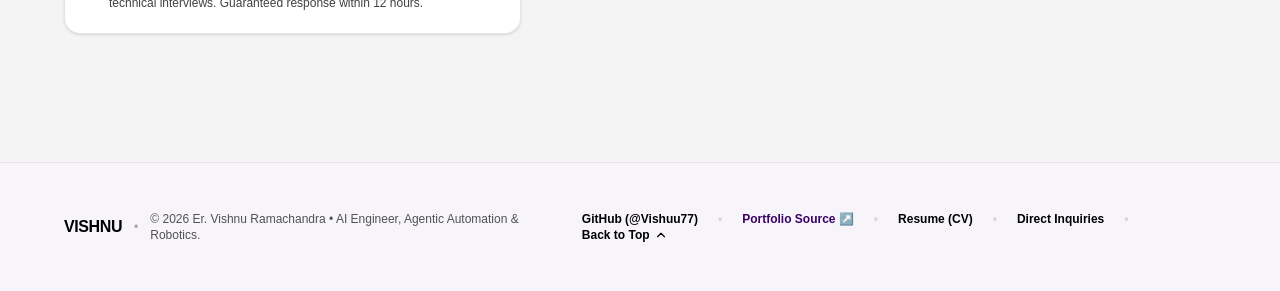
==== commit 350b0022: "feat: deploy complete portfolio source code (src/, components, configs, README) & interactive case l" ====
--- a/index.html
+++ b/index.html
@@ -17,8 +17,8 @@
 
     <!-- Minimalist Monogram Favicon -->
     <link rel="icon" type="image/svg+xml" href="data:image/svg+xml,<svg xmlns='http://www.w3.org/2000/svg' viewBox='0 0 100 100'><rect width='100' height='100' rx='20' fill='%23000000'/><text x='50%' y='64%' font-family='sans-serif' font-weight='900' font-size='56' fill='%23ffffff' text-anchor='middle'>V</text></svg>" />
-    <script type="module" crossorigin src="./assets/index-cYZB-q-o.js"></script>
-    <link rel="stylesheet" crossorigin href="./assets/index-eWMcce2o.css">
+    <script type="module" crossorigin src="/assets/index-ClVqCa9a.js"></script>
+    <link rel="stylesheet" crossorigin href="/assets/index-ZXLIxuPO.css">
   </head>
   <body class="bg-[#f4f4f4] text-[#000000] font-sans antialiased selection:bg-black selection:text-white min-h-screen overflow-x-hidden">
     <div id="root"></div>
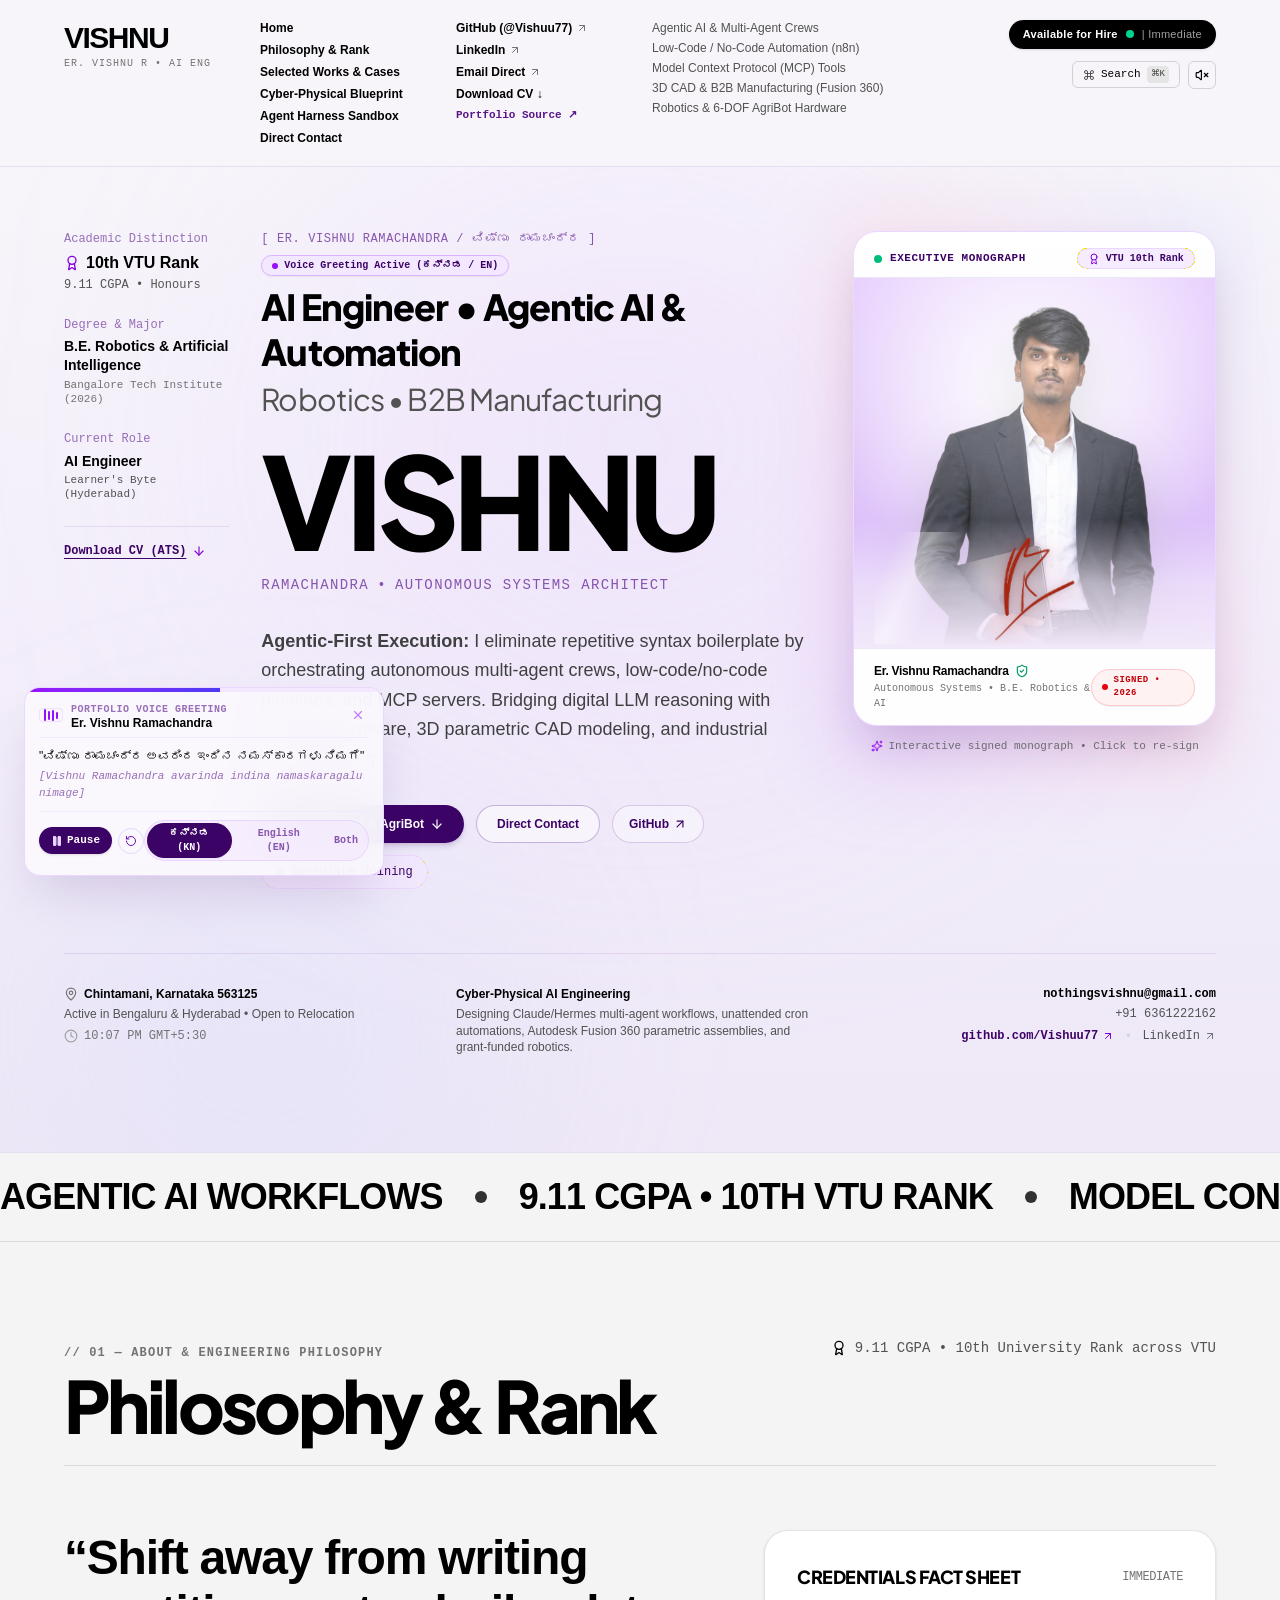
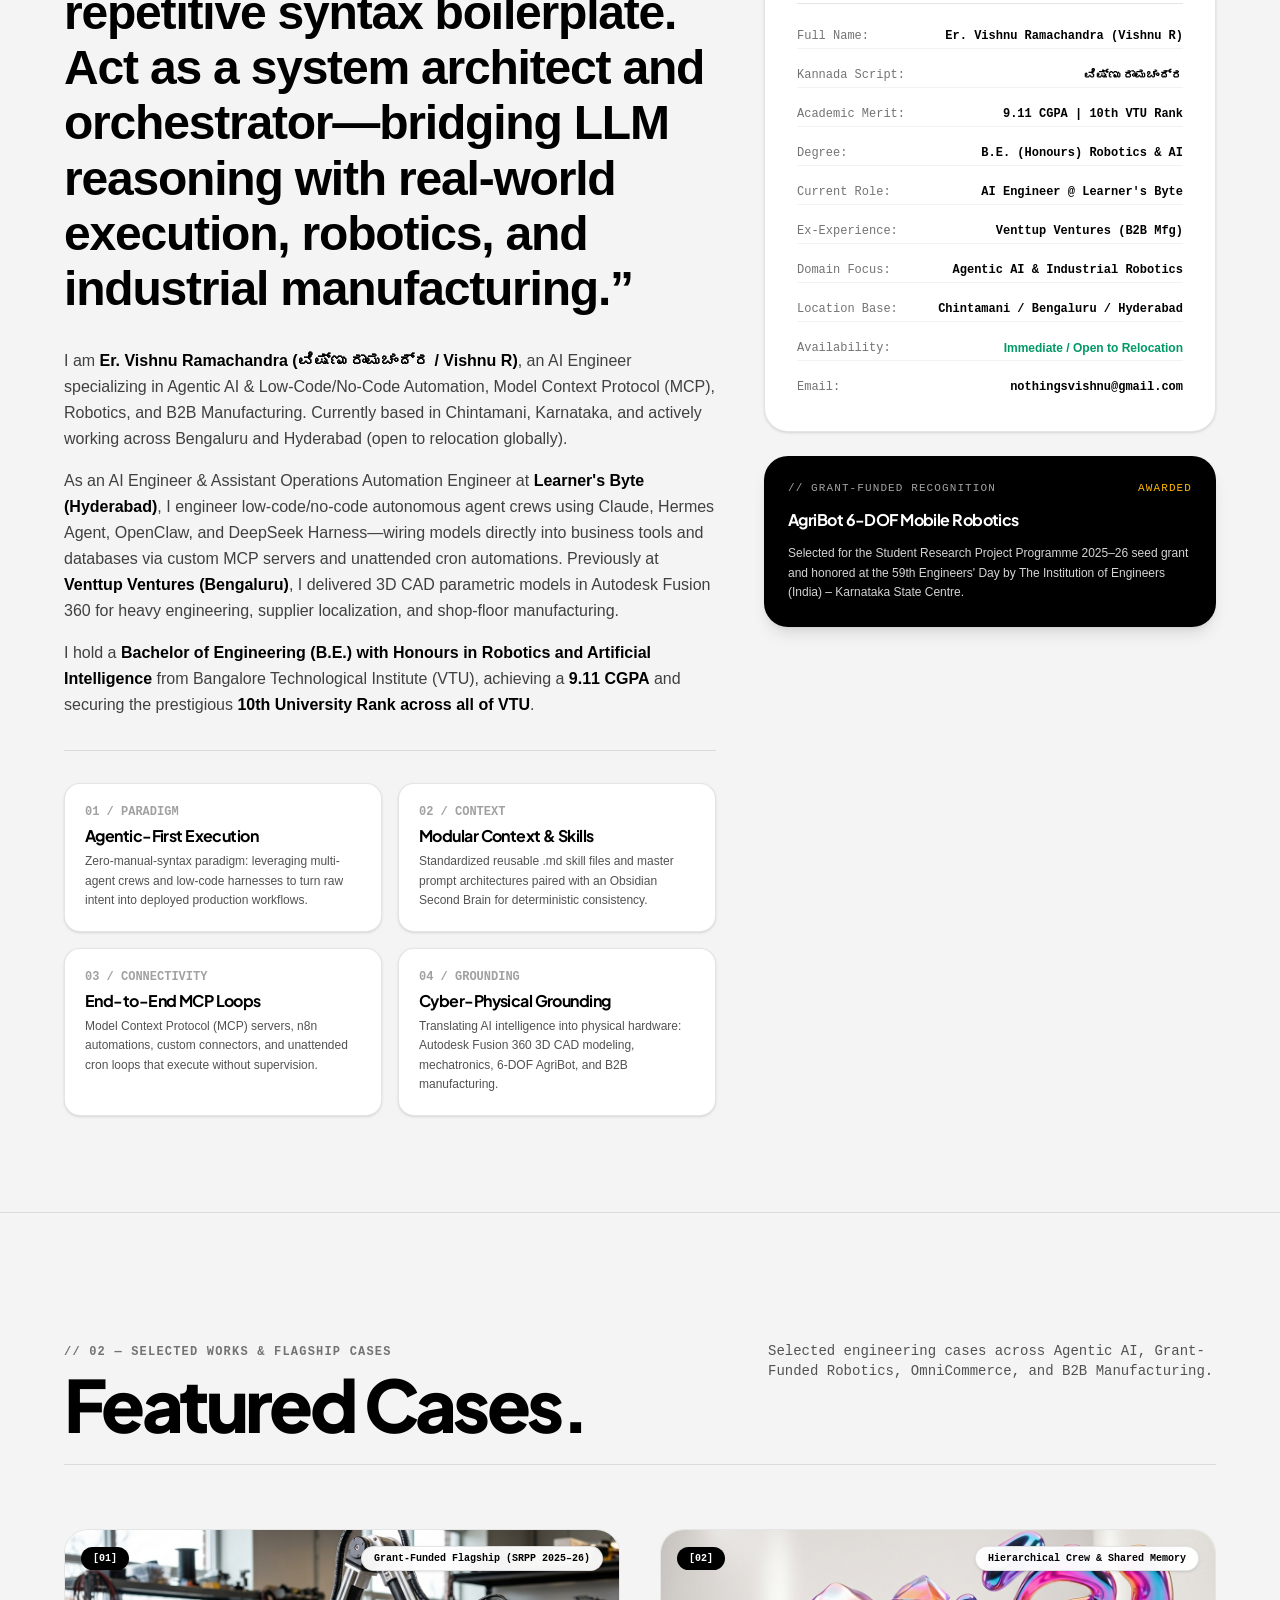
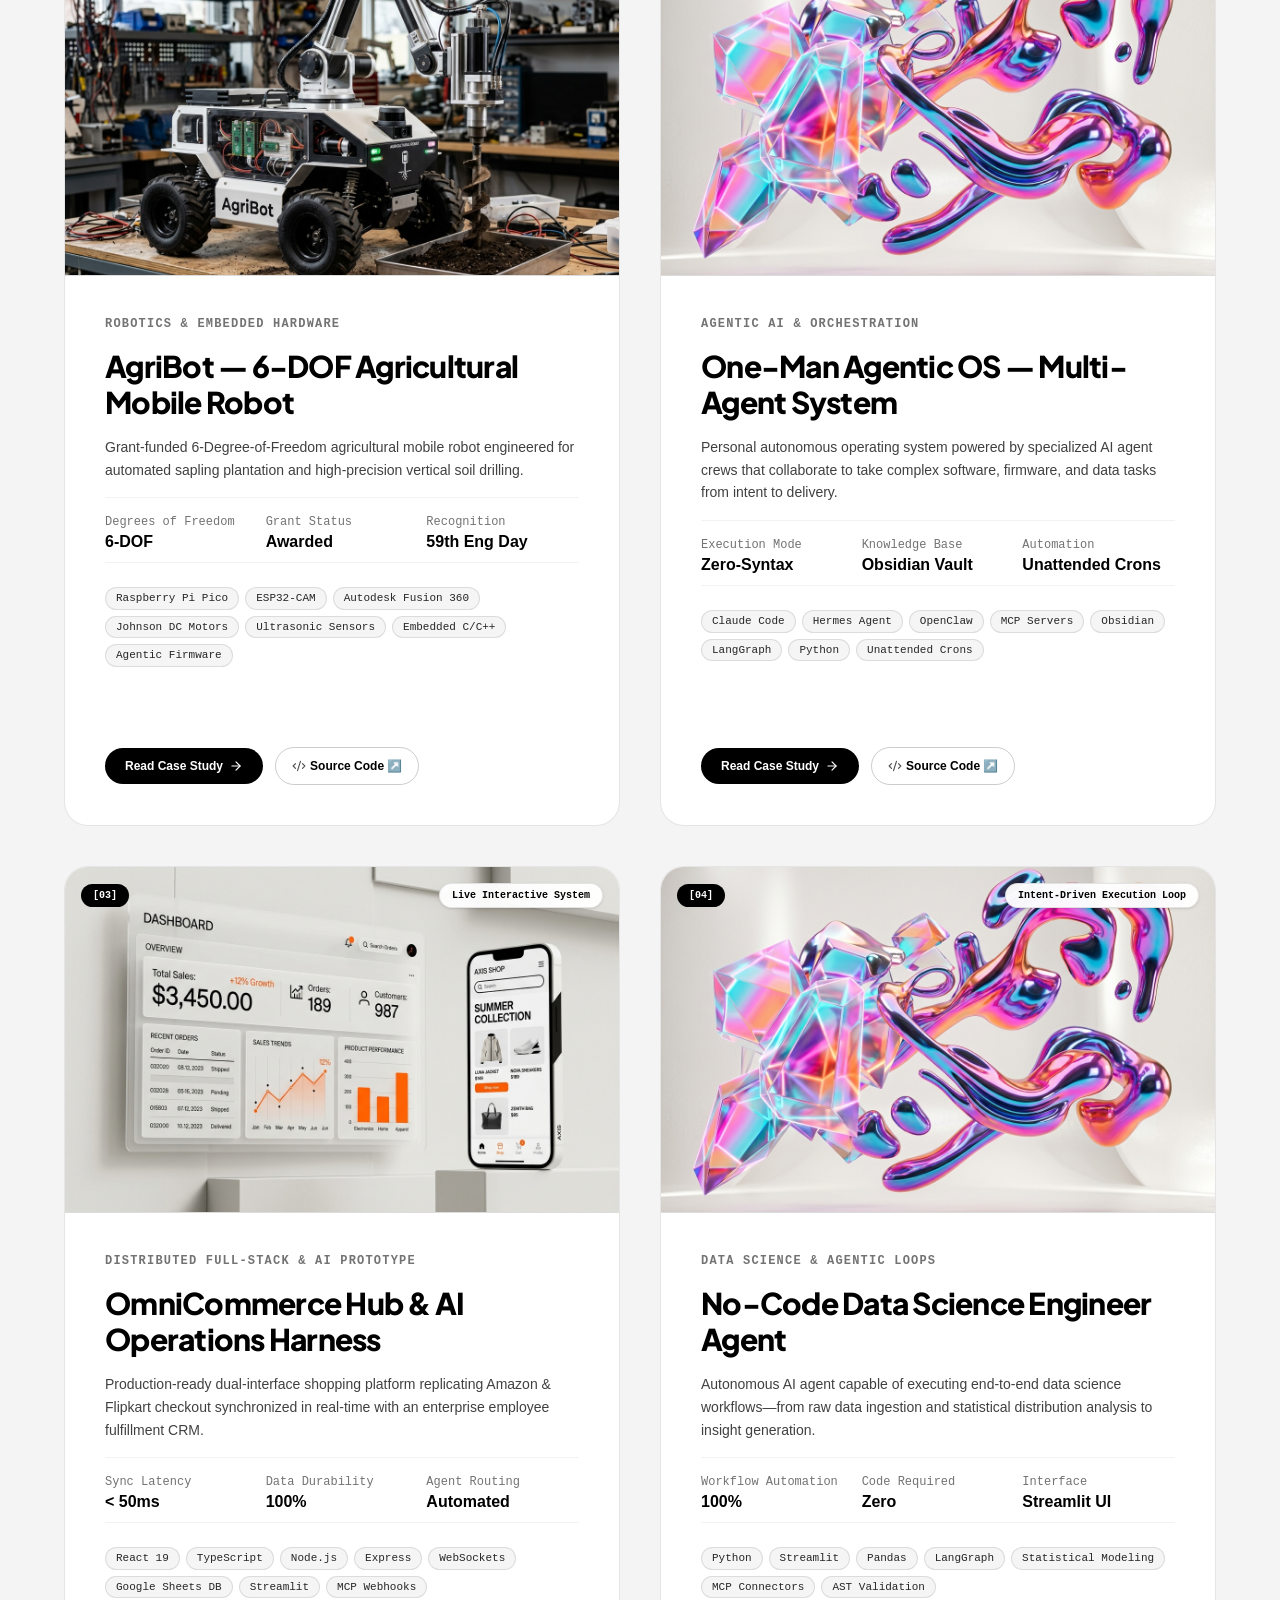
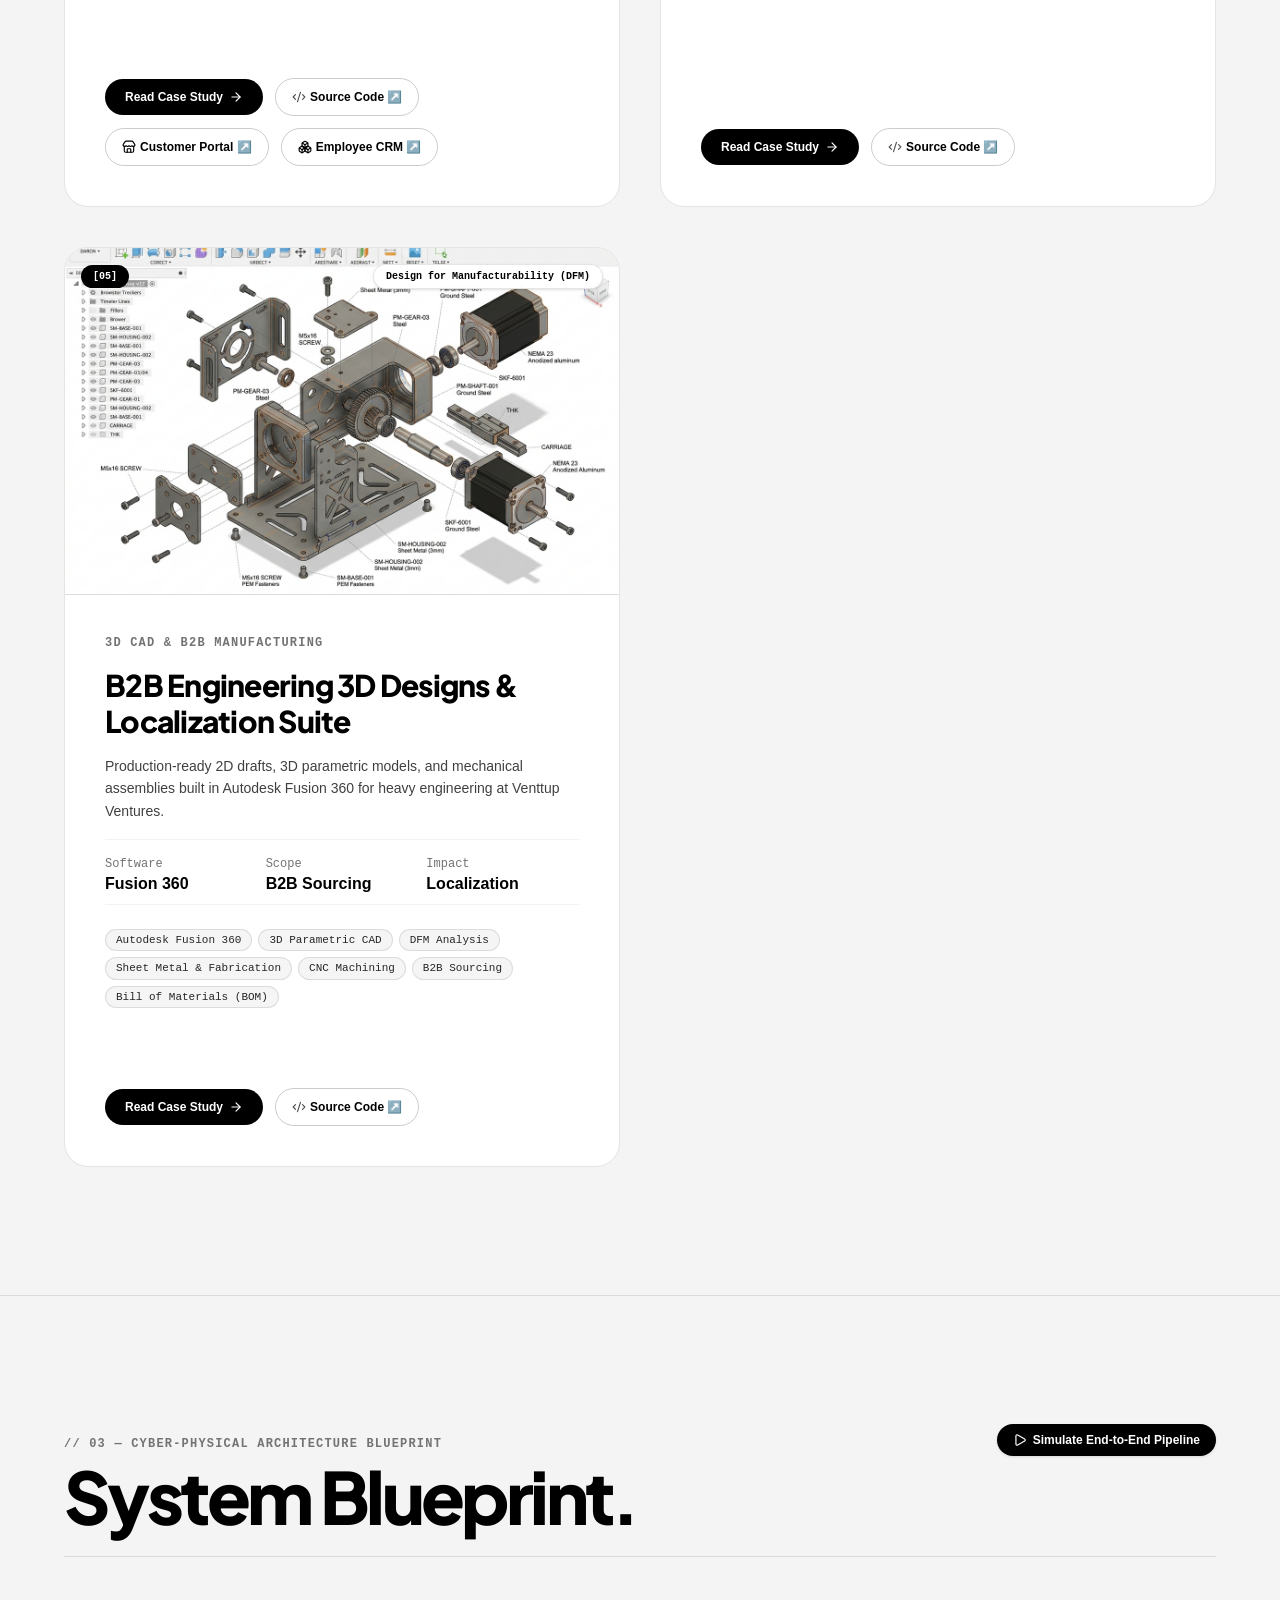
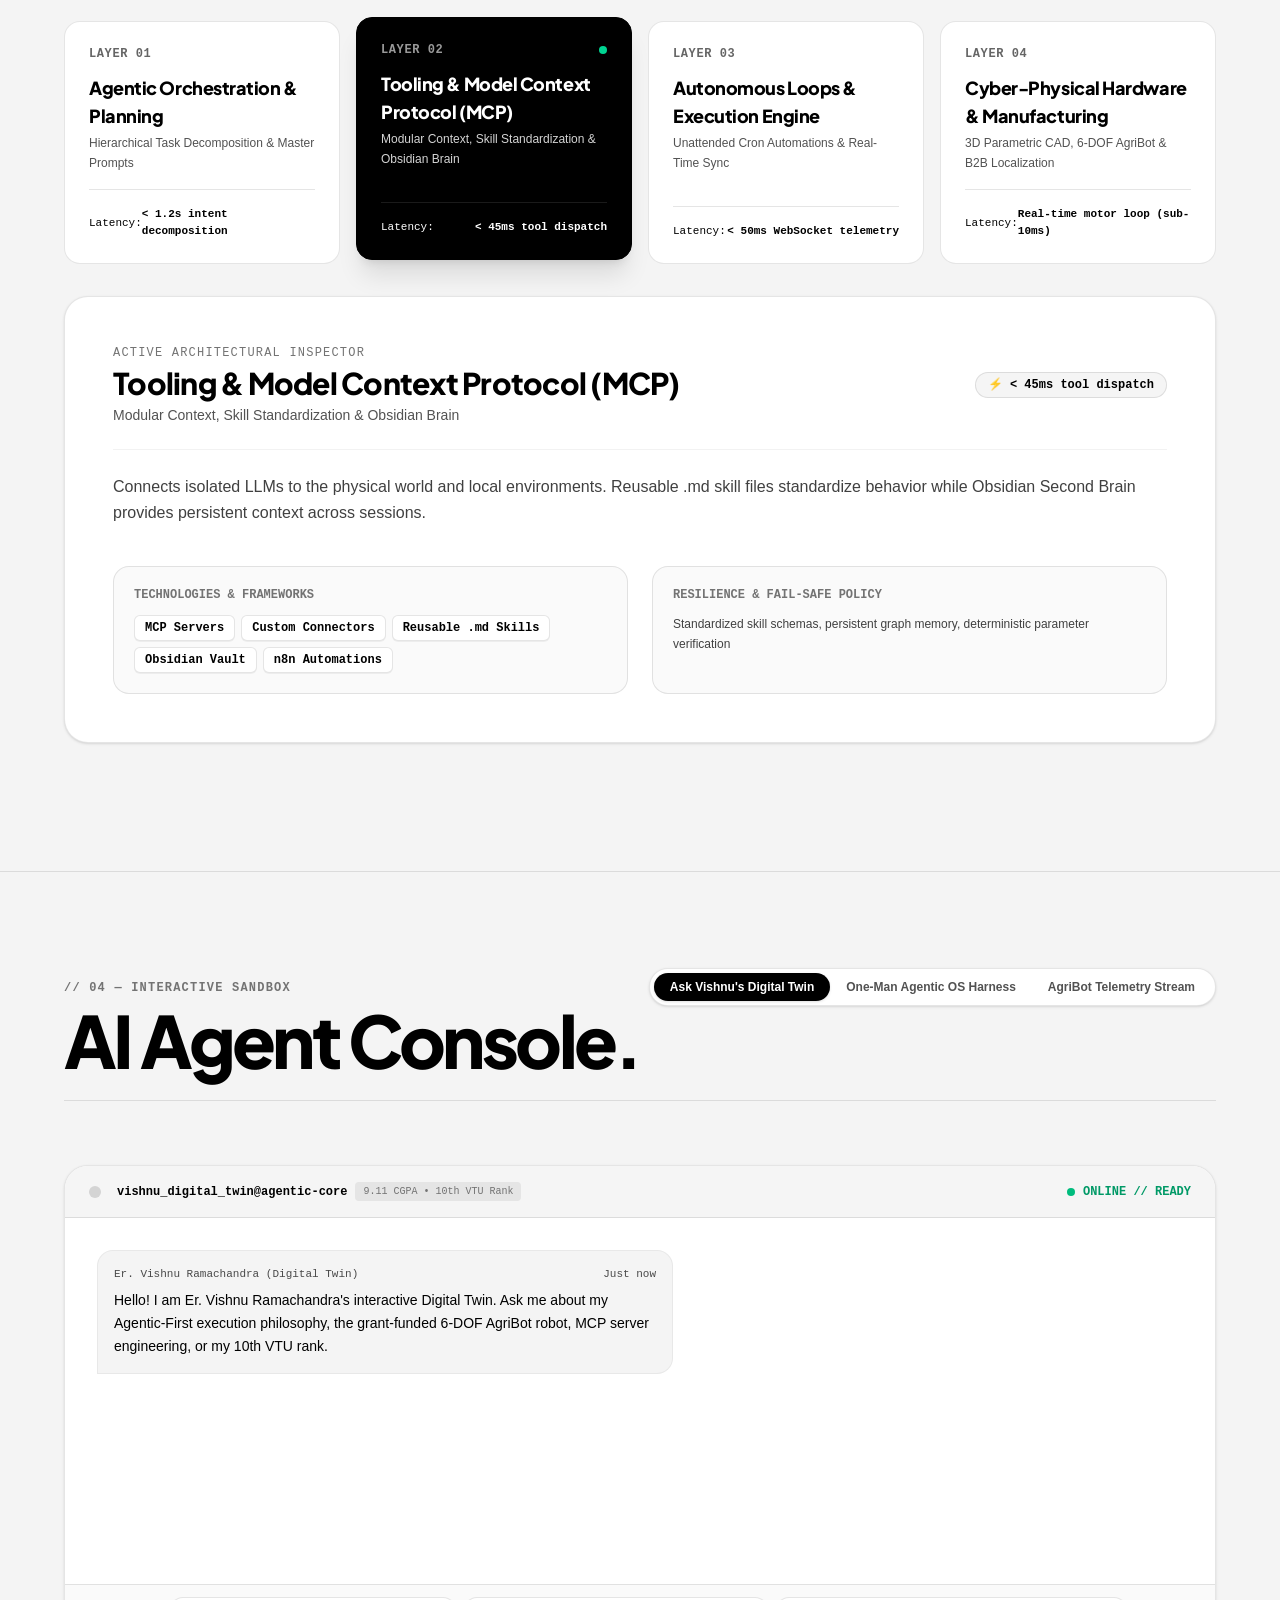
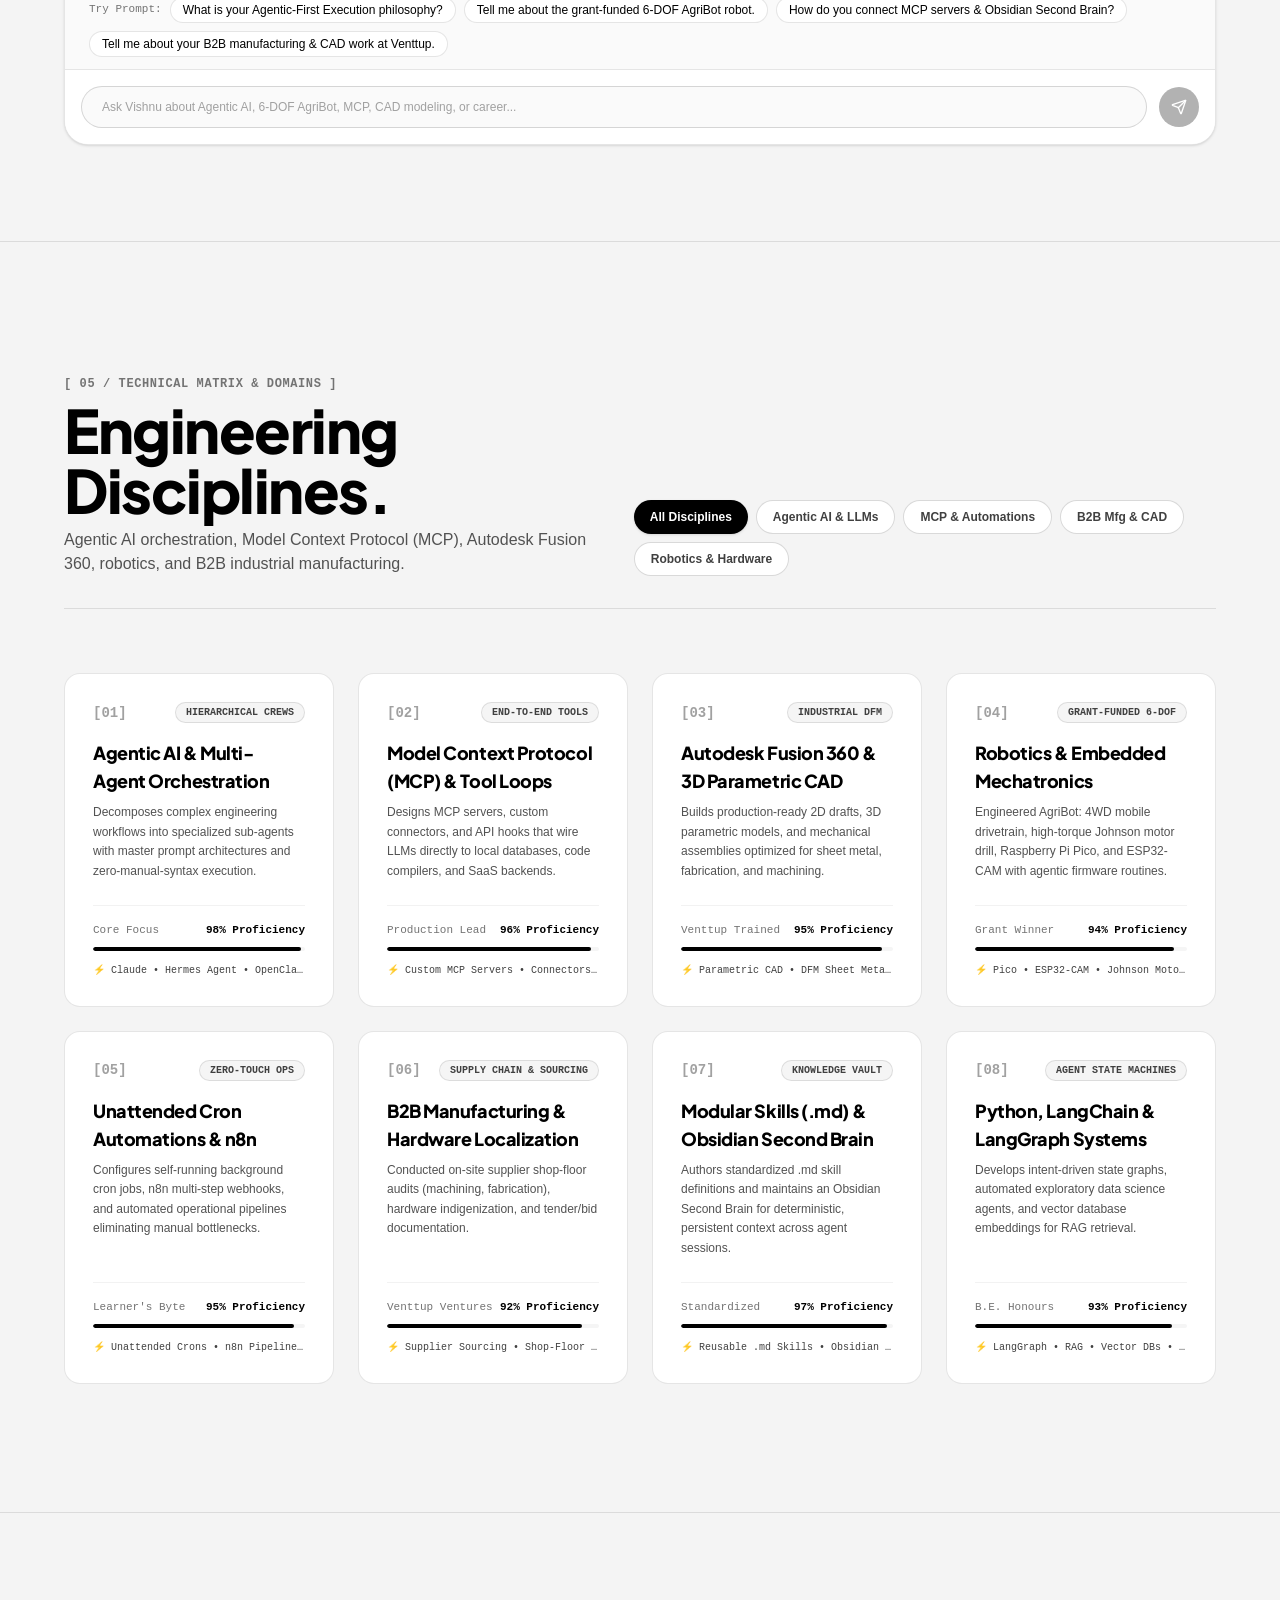
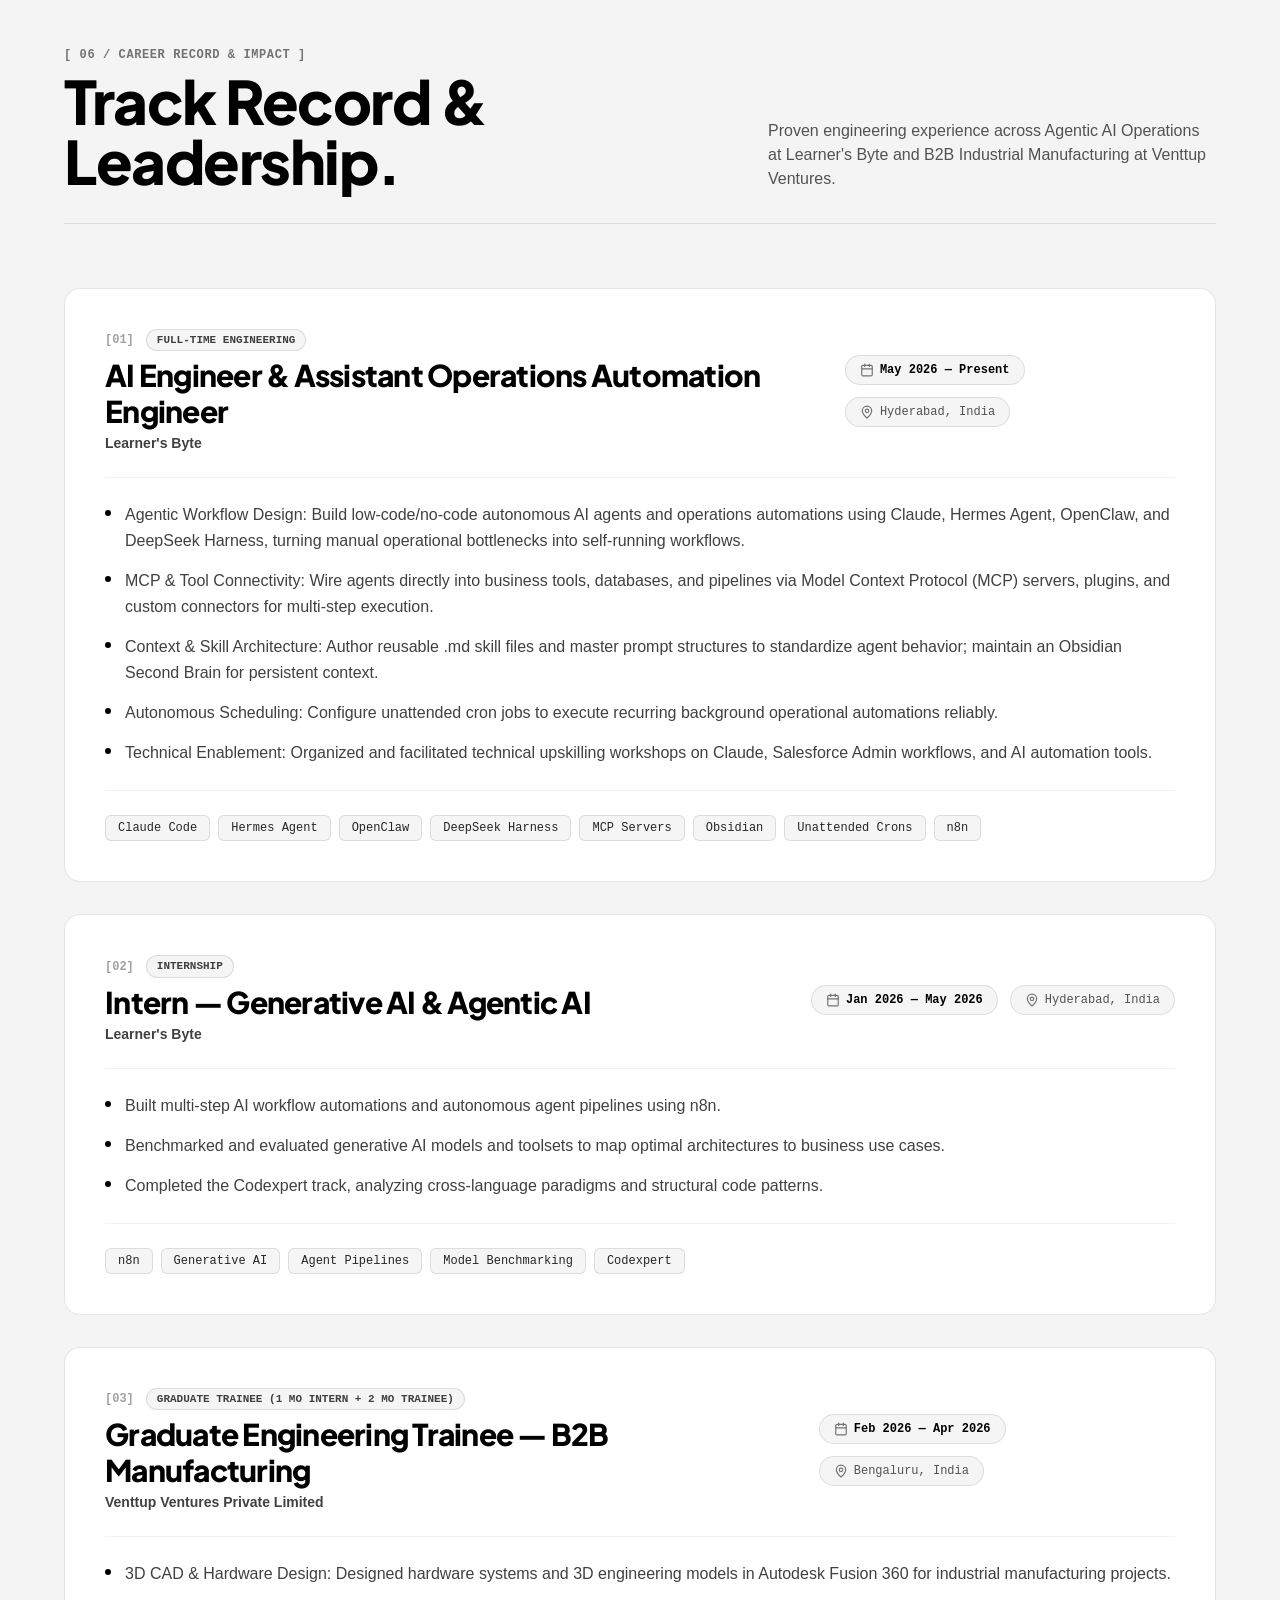
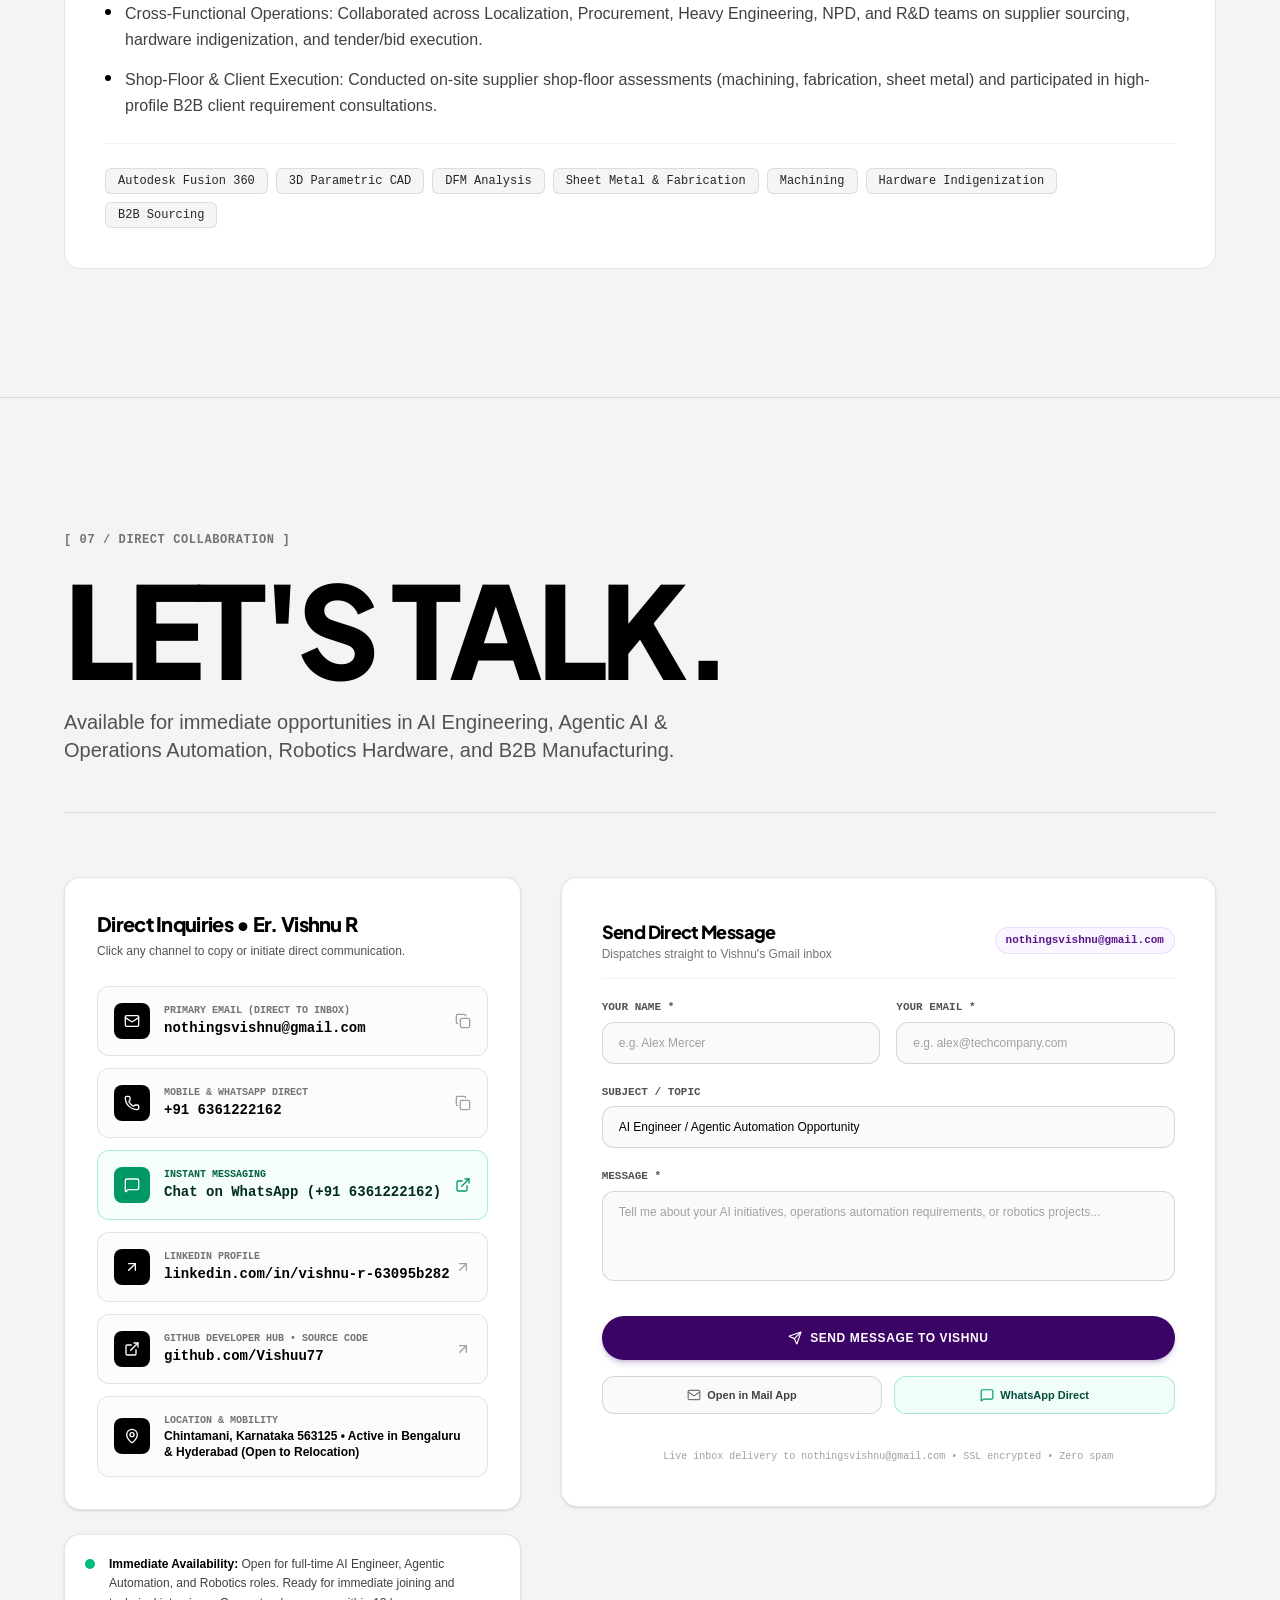
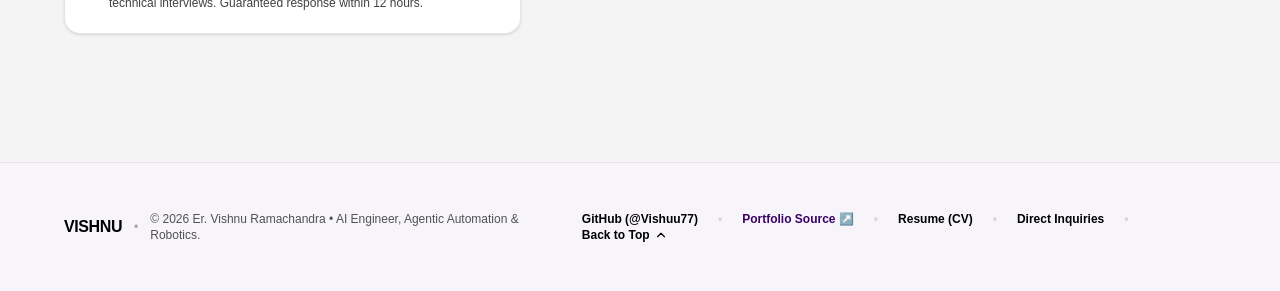
==== commit 2e1fe25a: "fix: update agentic-os repository link in portfolio and refresh live assets" ====
--- a/index.html
+++ b/index.html
@@ -17,7 +17,7 @@
 
     <!-- Minimalist Monogram Favicon -->
     <link rel="icon" type="image/svg+xml" href="data:image/svg+xml,<svg xmlns='http://www.w3.org/2000/svg' viewBox='0 0 100 100'><rect width='100' height='100' rx='20' fill='%23000000'/><text x='50%' y='64%' font-family='sans-serif' font-weight='900' font-size='56' fill='%23ffffff' text-anchor='middle'>V</text></svg>" />
-    <script type="module" crossorigin src="/assets/index-ClVqCa9a.js"></script>
+    <script type="module" crossorigin src="/assets/index-BpvttYZw.js"></script>
     <link rel="stylesheet" crossorigin href="/assets/index-ZXLIxuPO.css">
   </head>
   <body class="bg-[#f4f4f4] text-[#000000] font-sans antialiased selection:bg-black selection:text-white min-h-screen overflow-x-hidden">
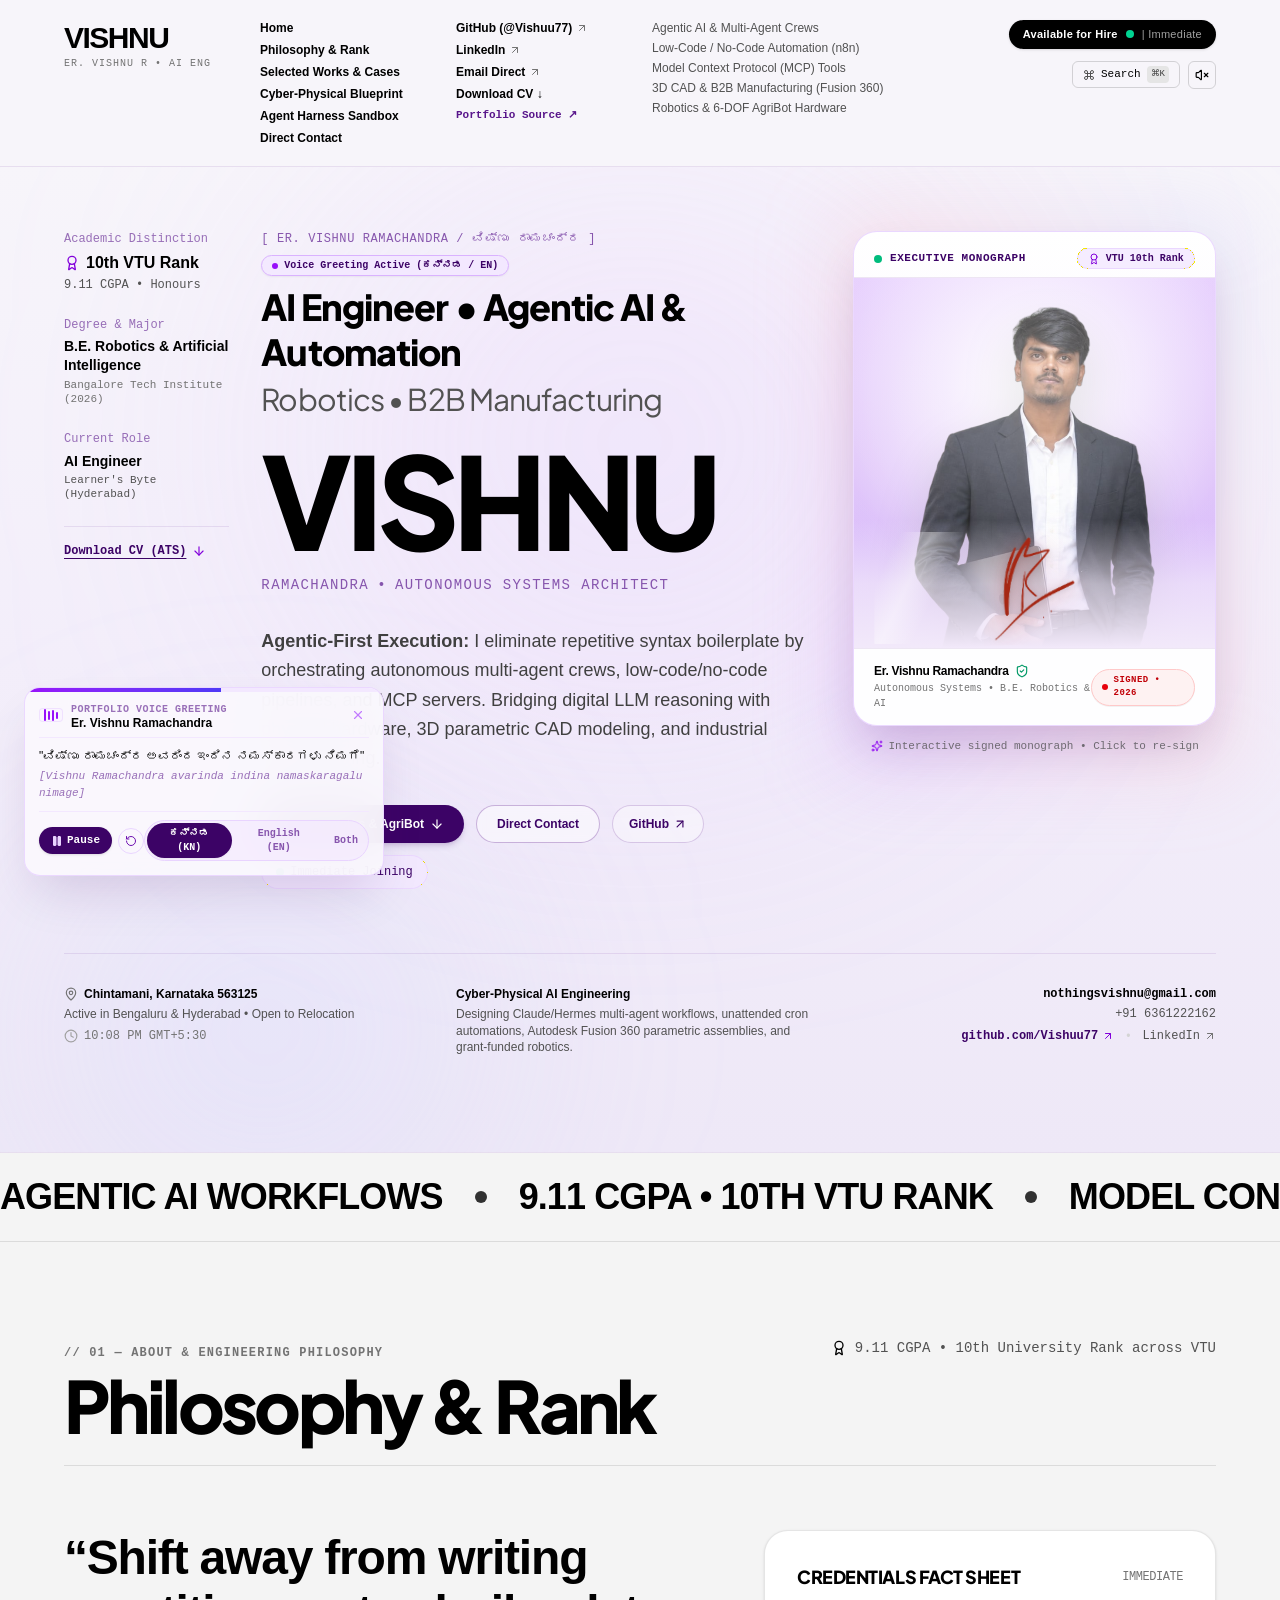
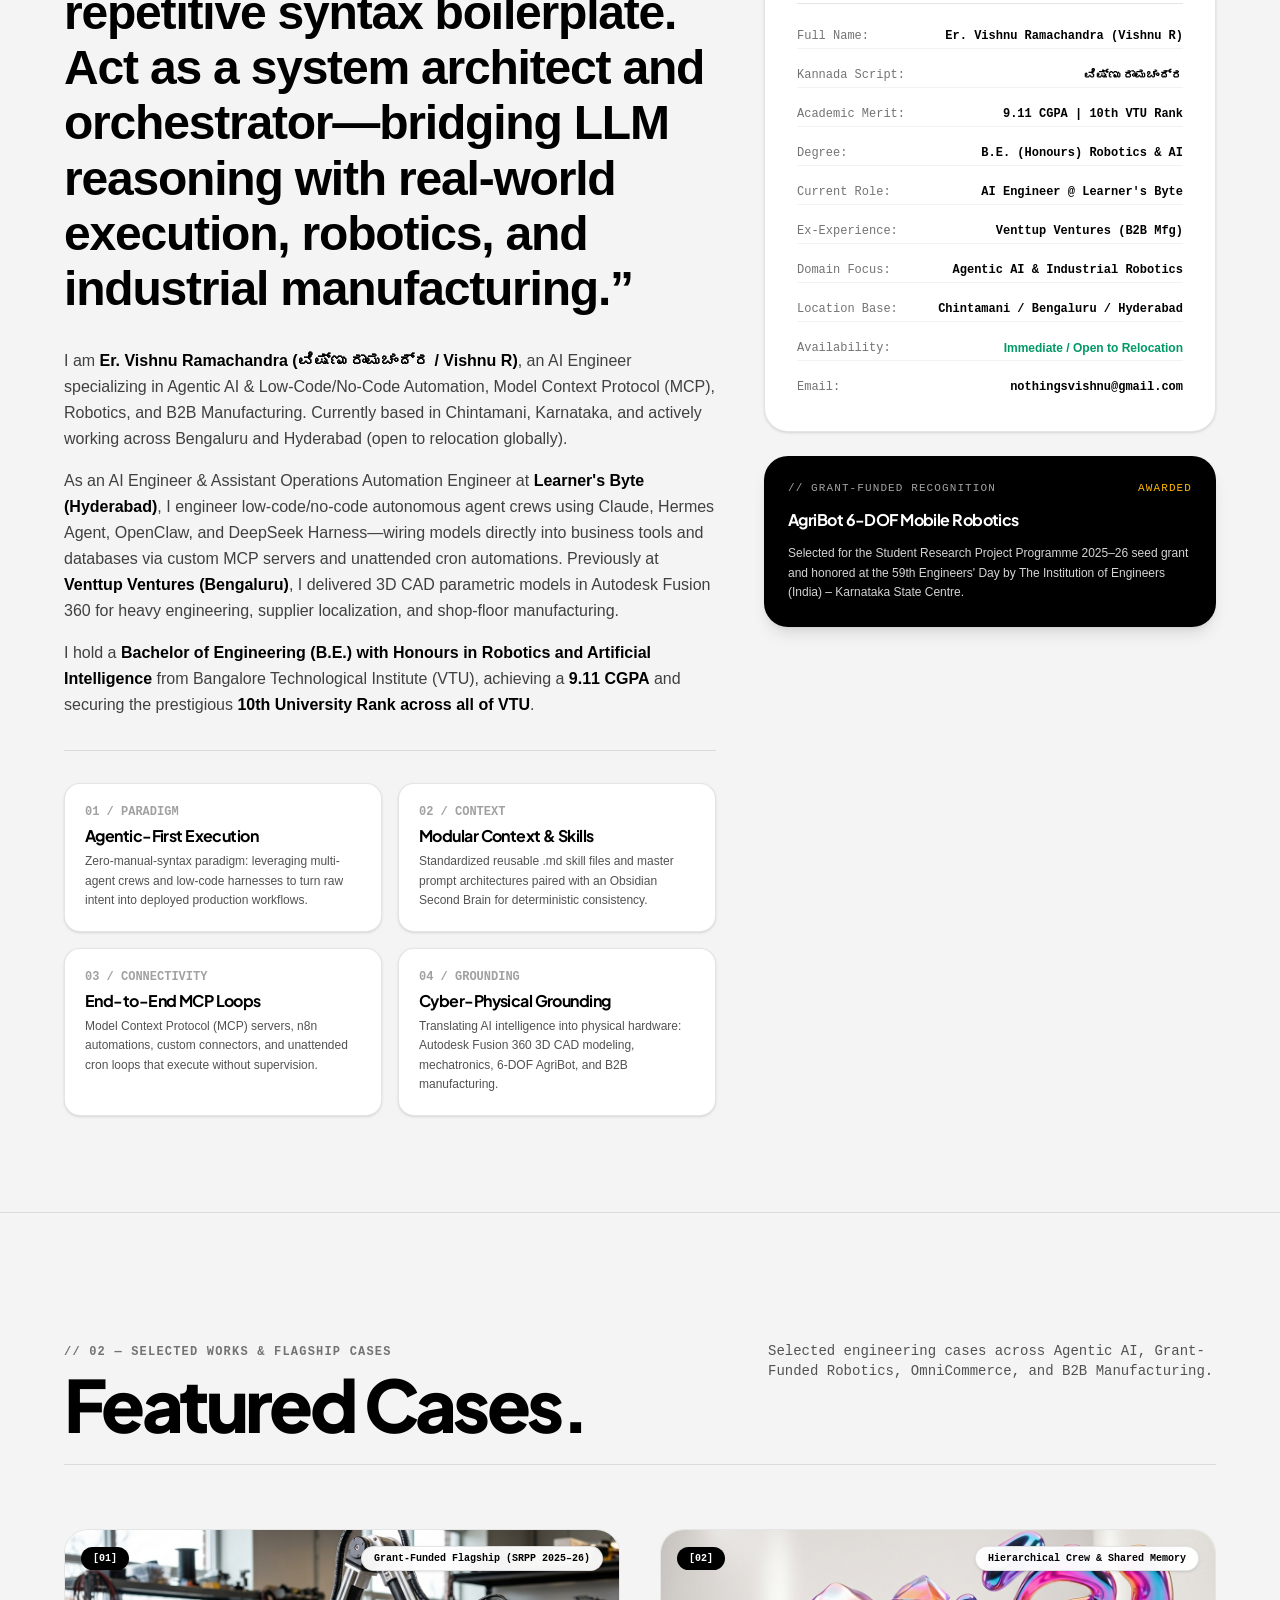
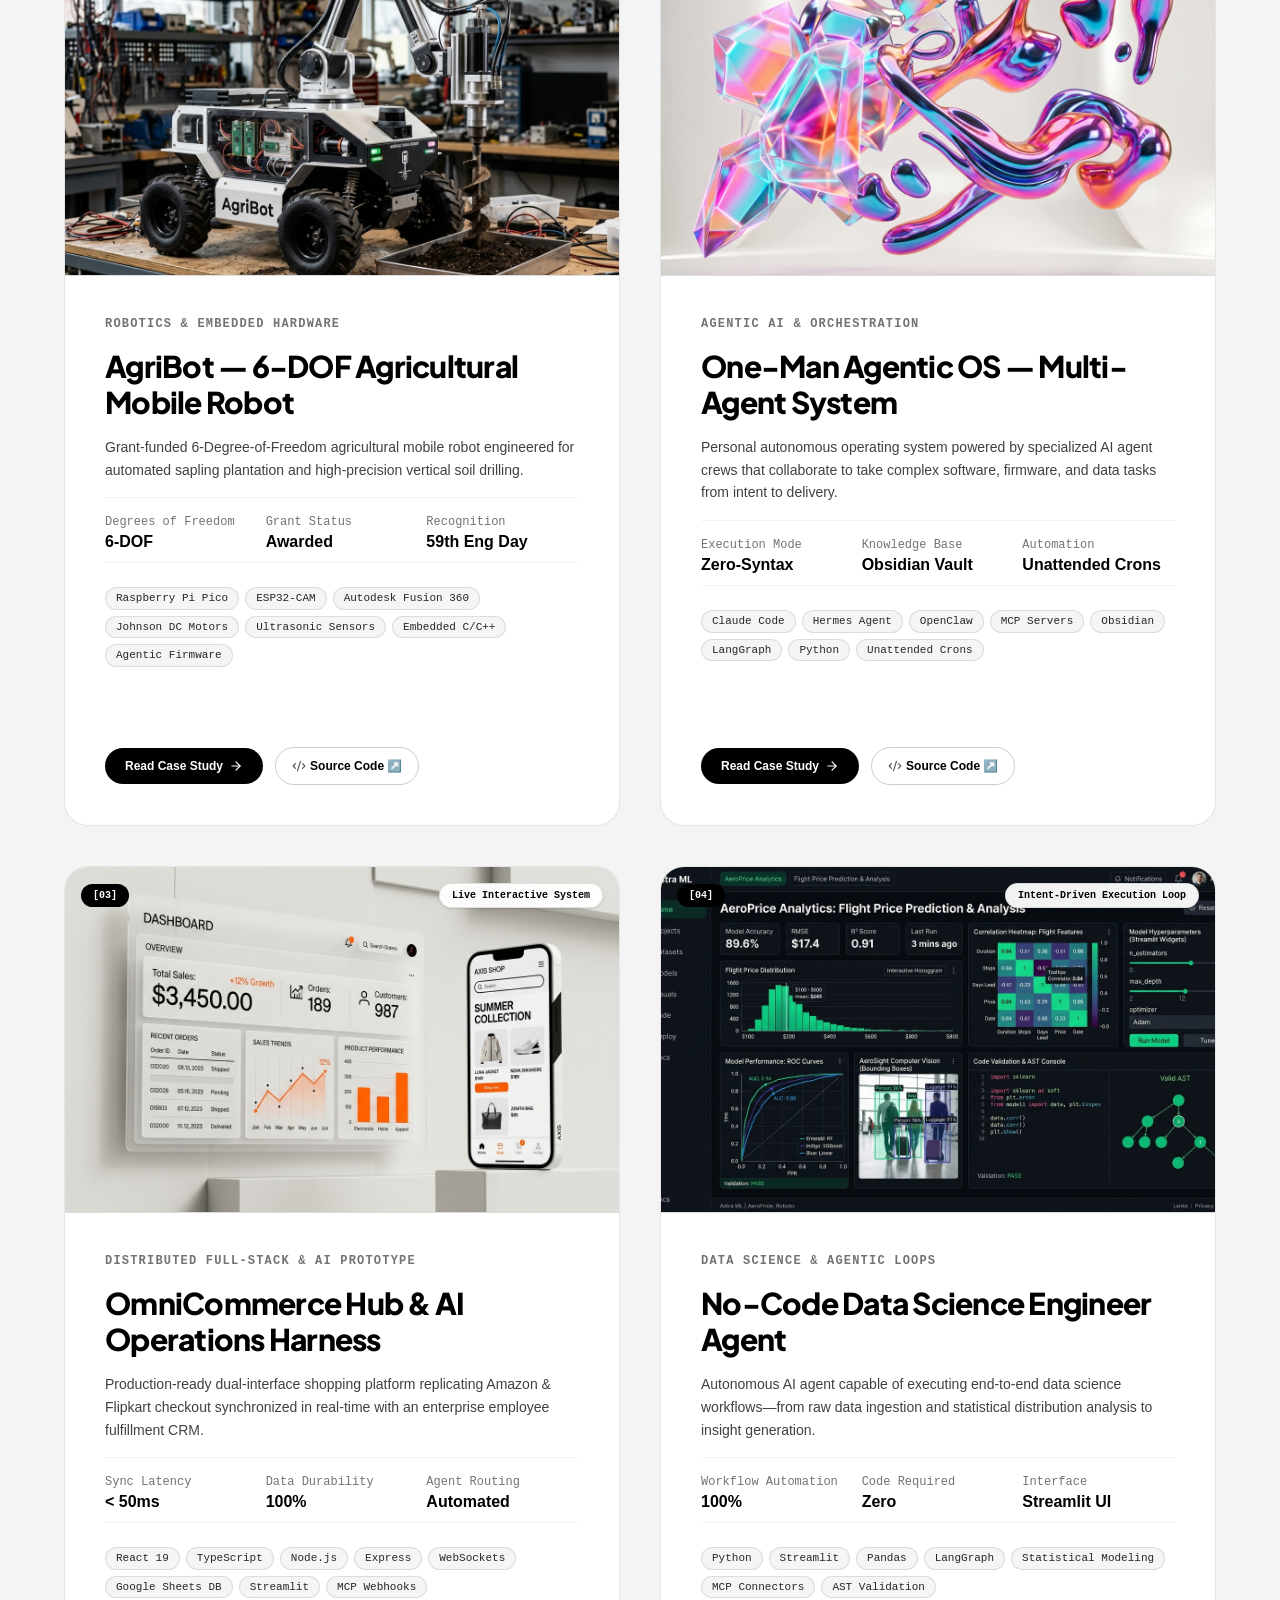
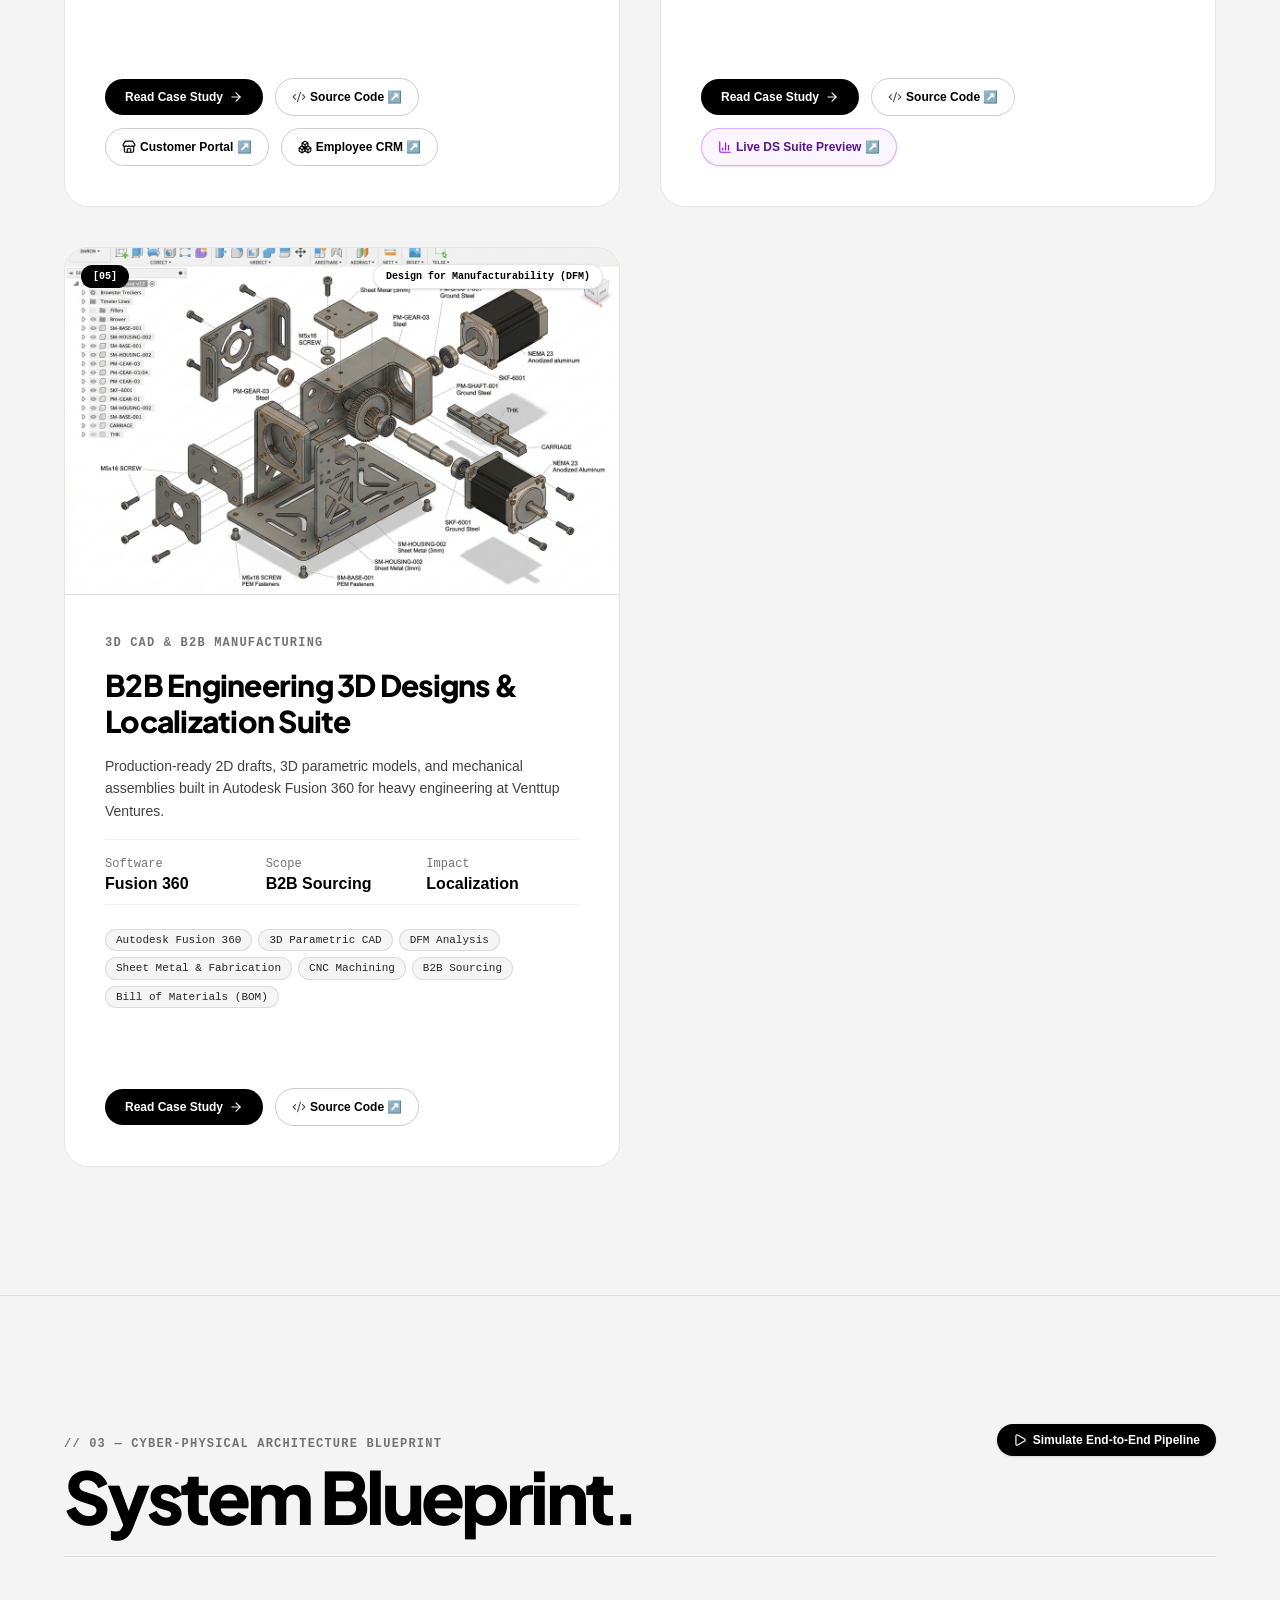
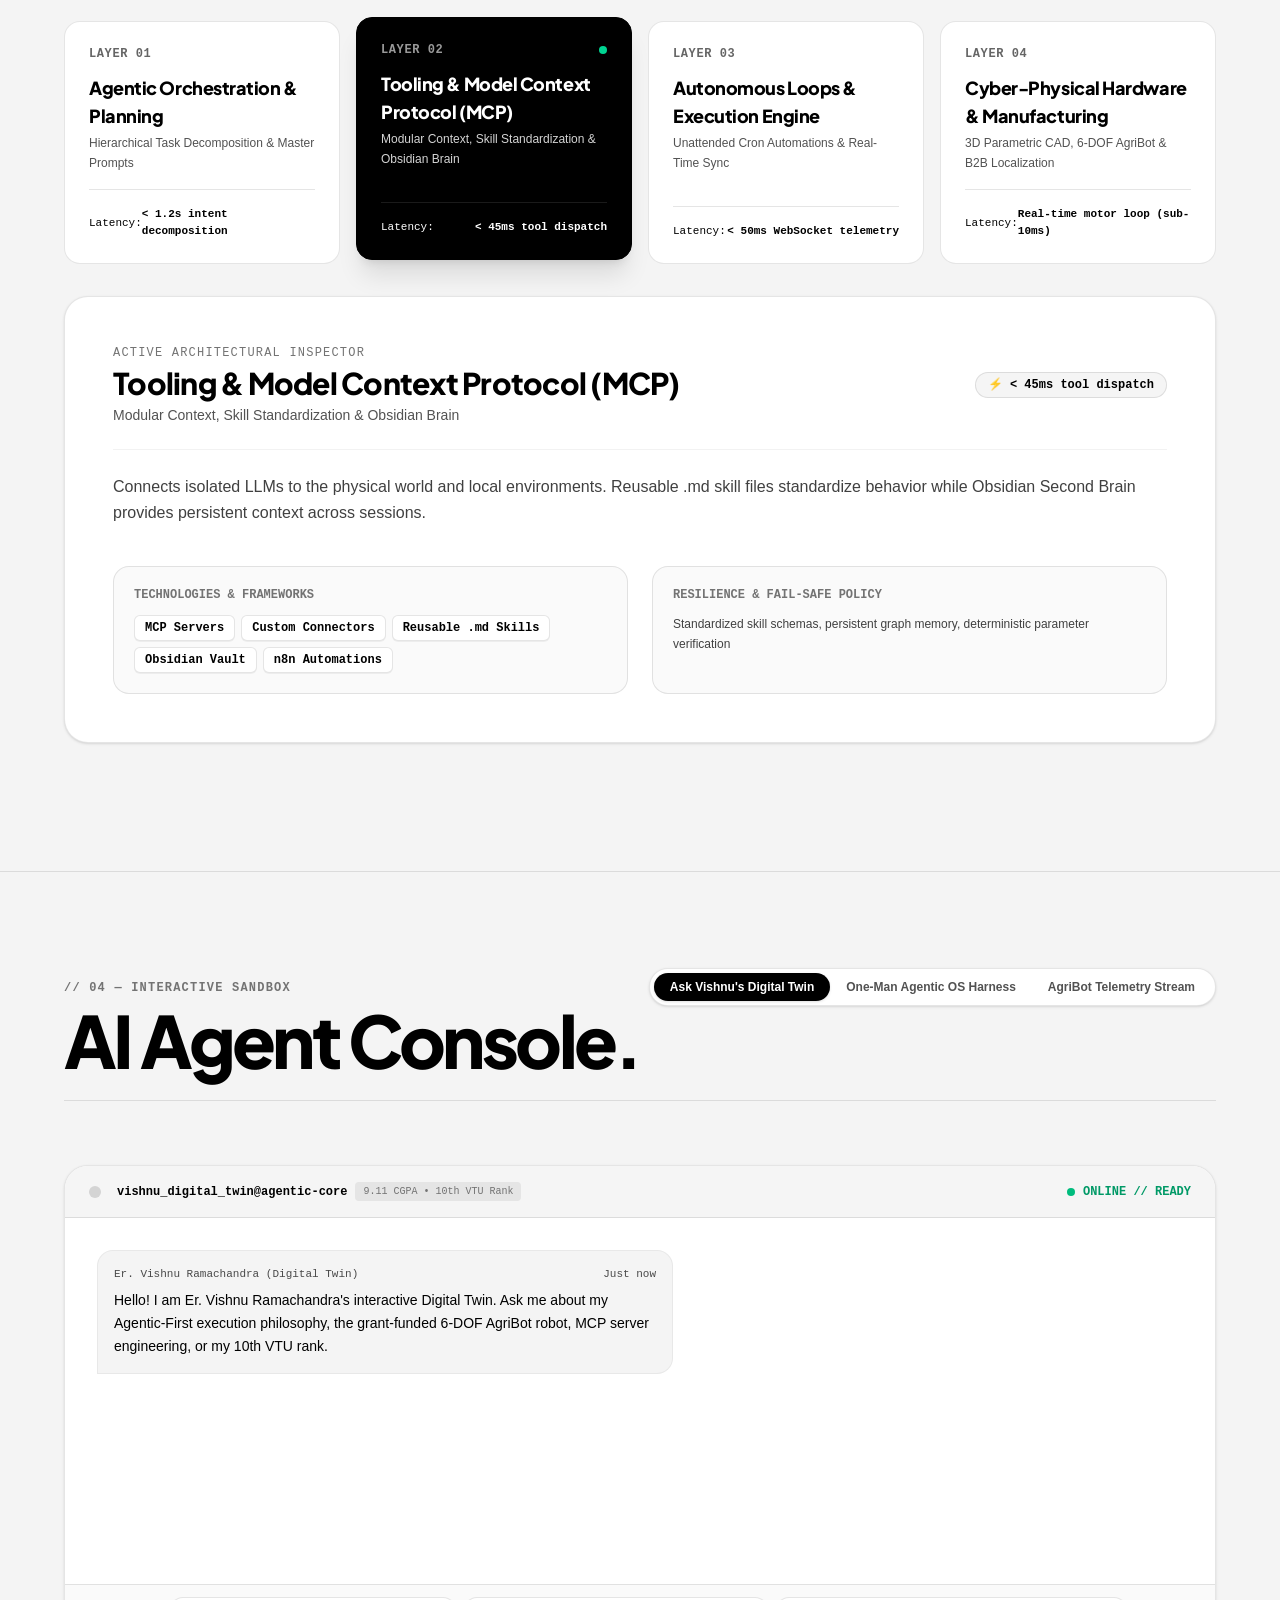
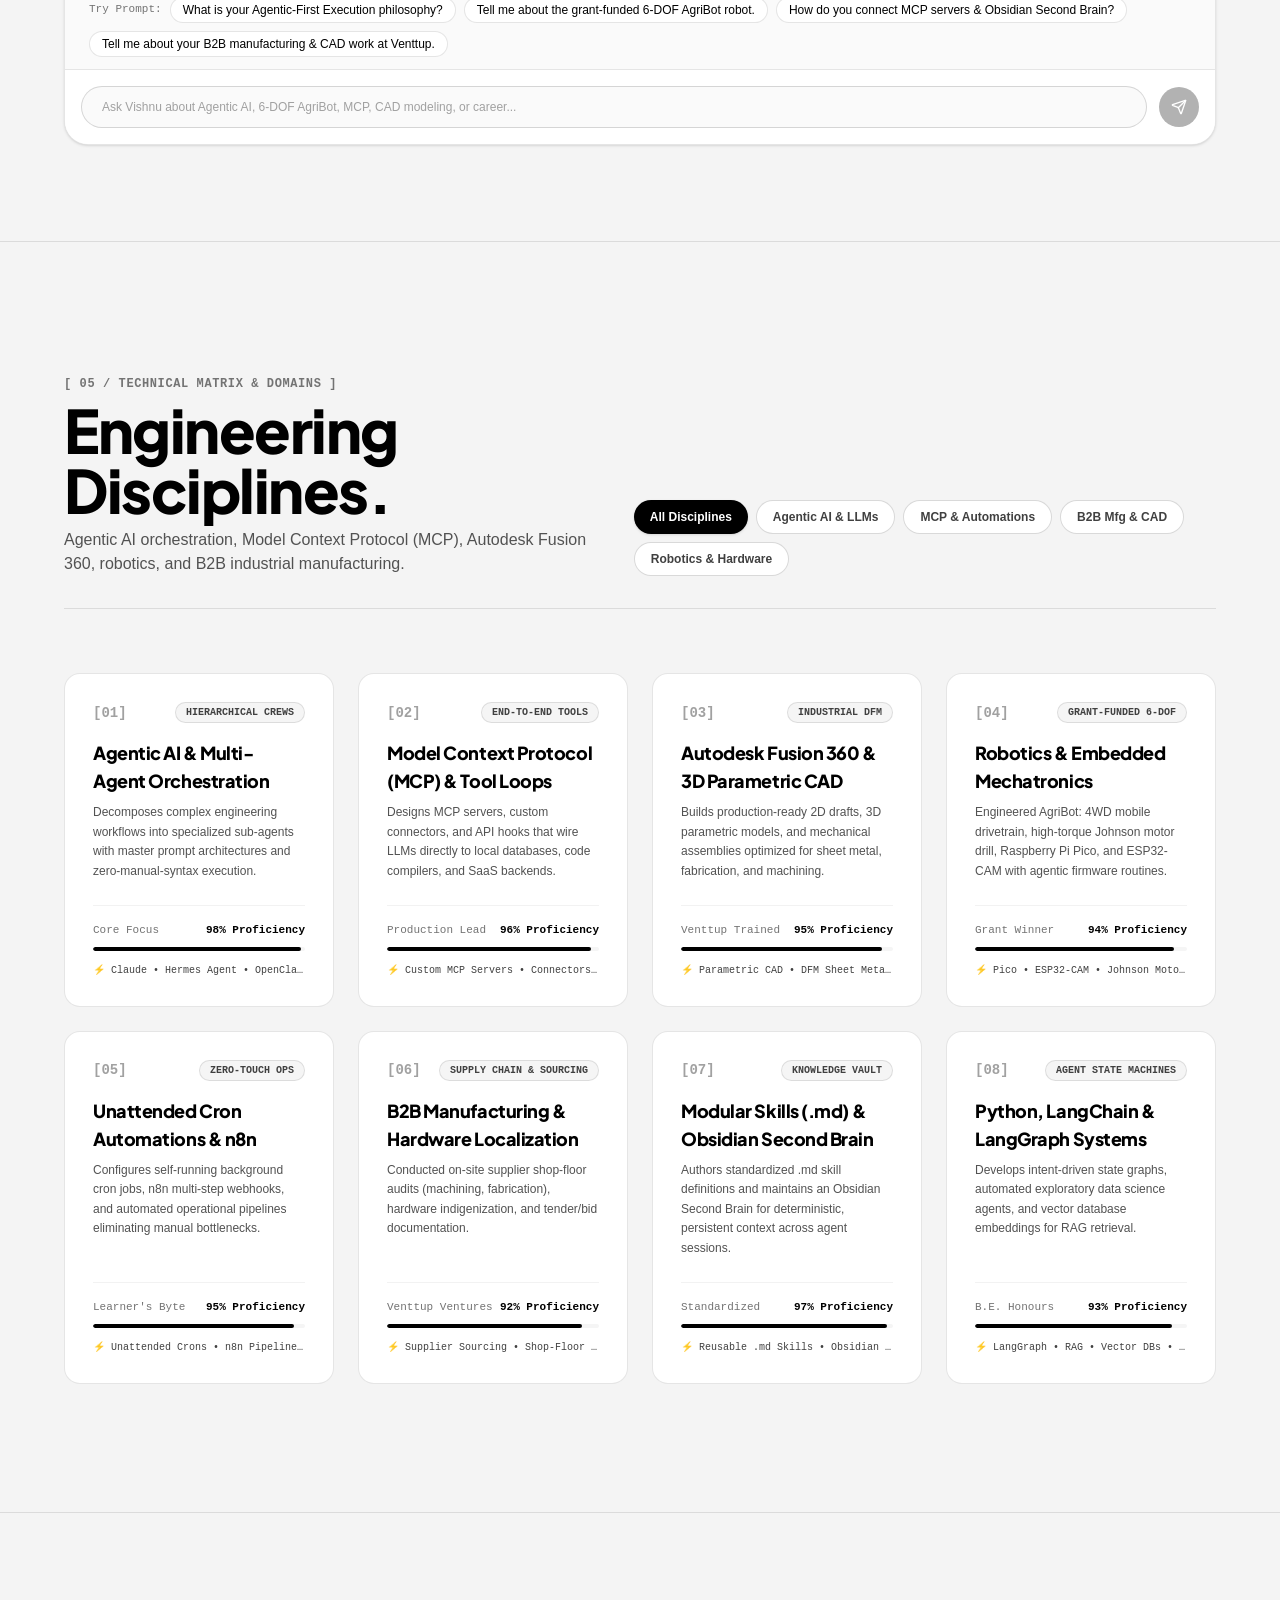
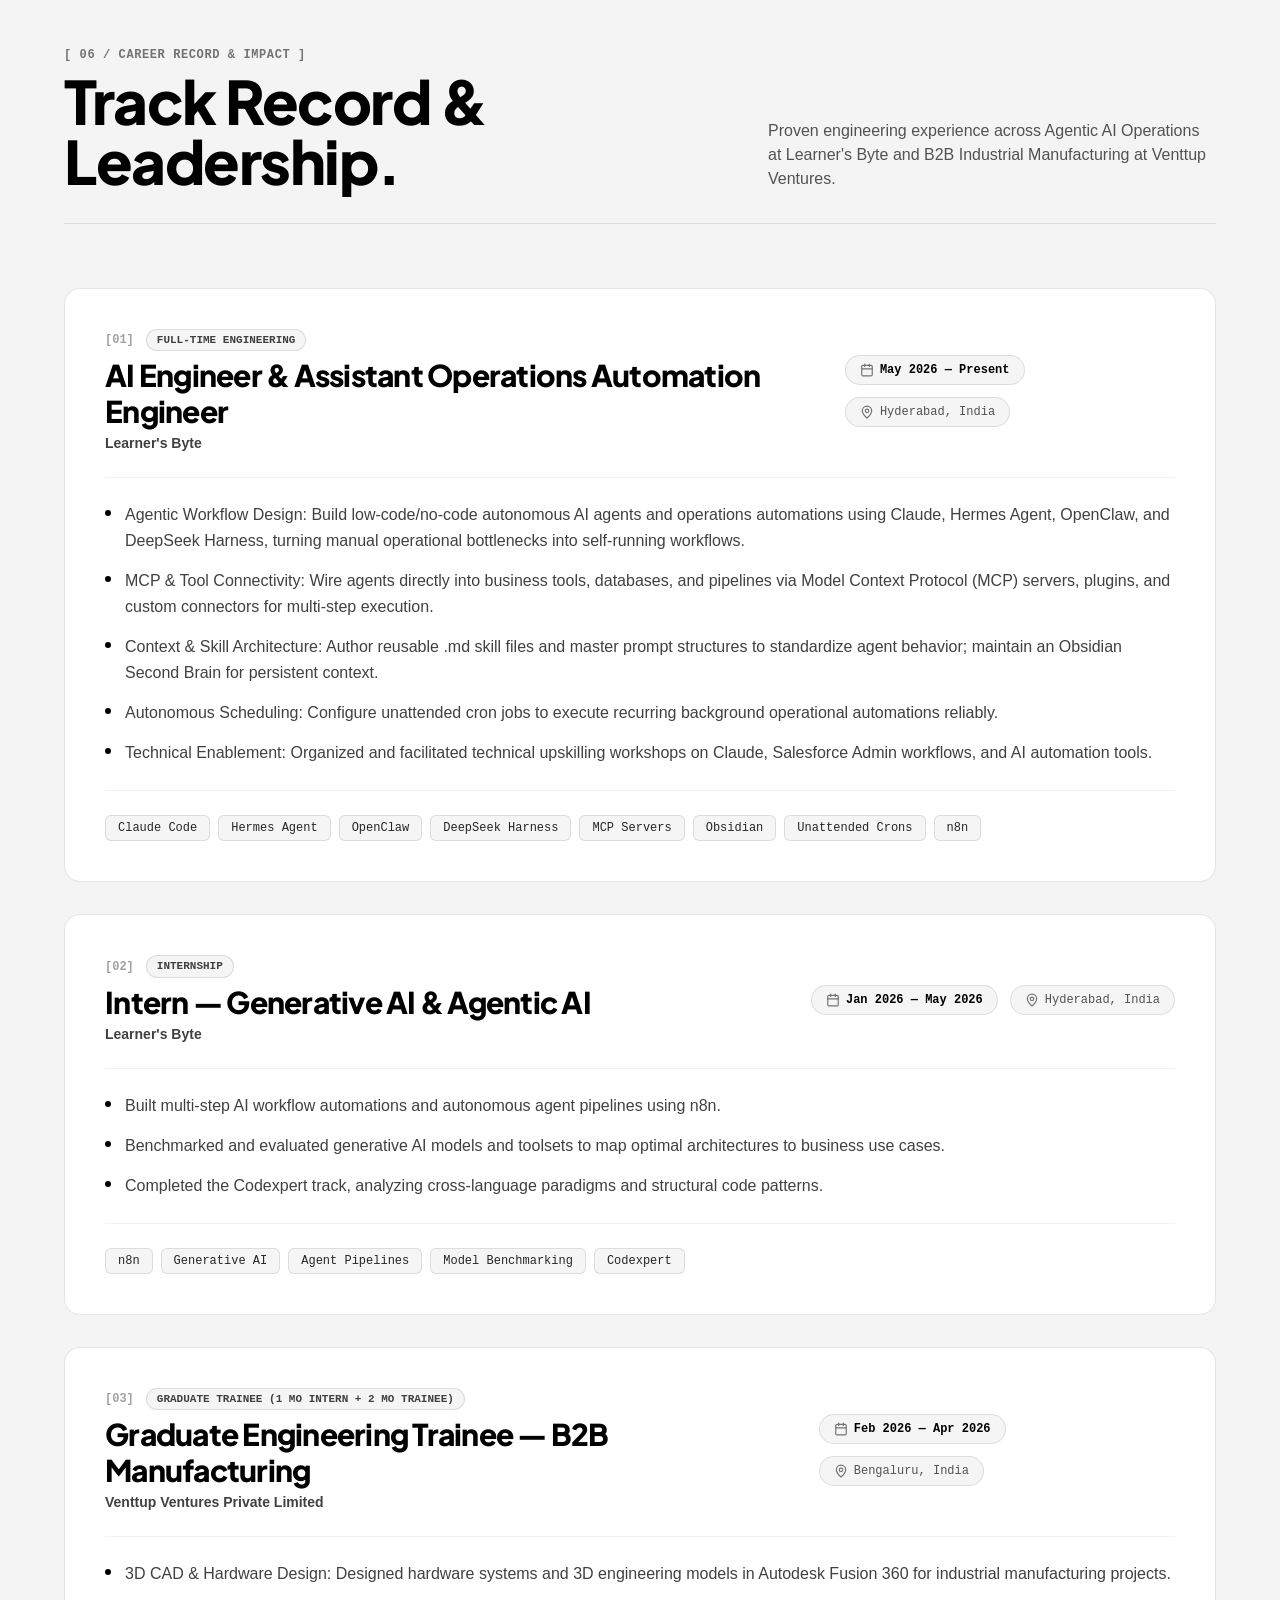
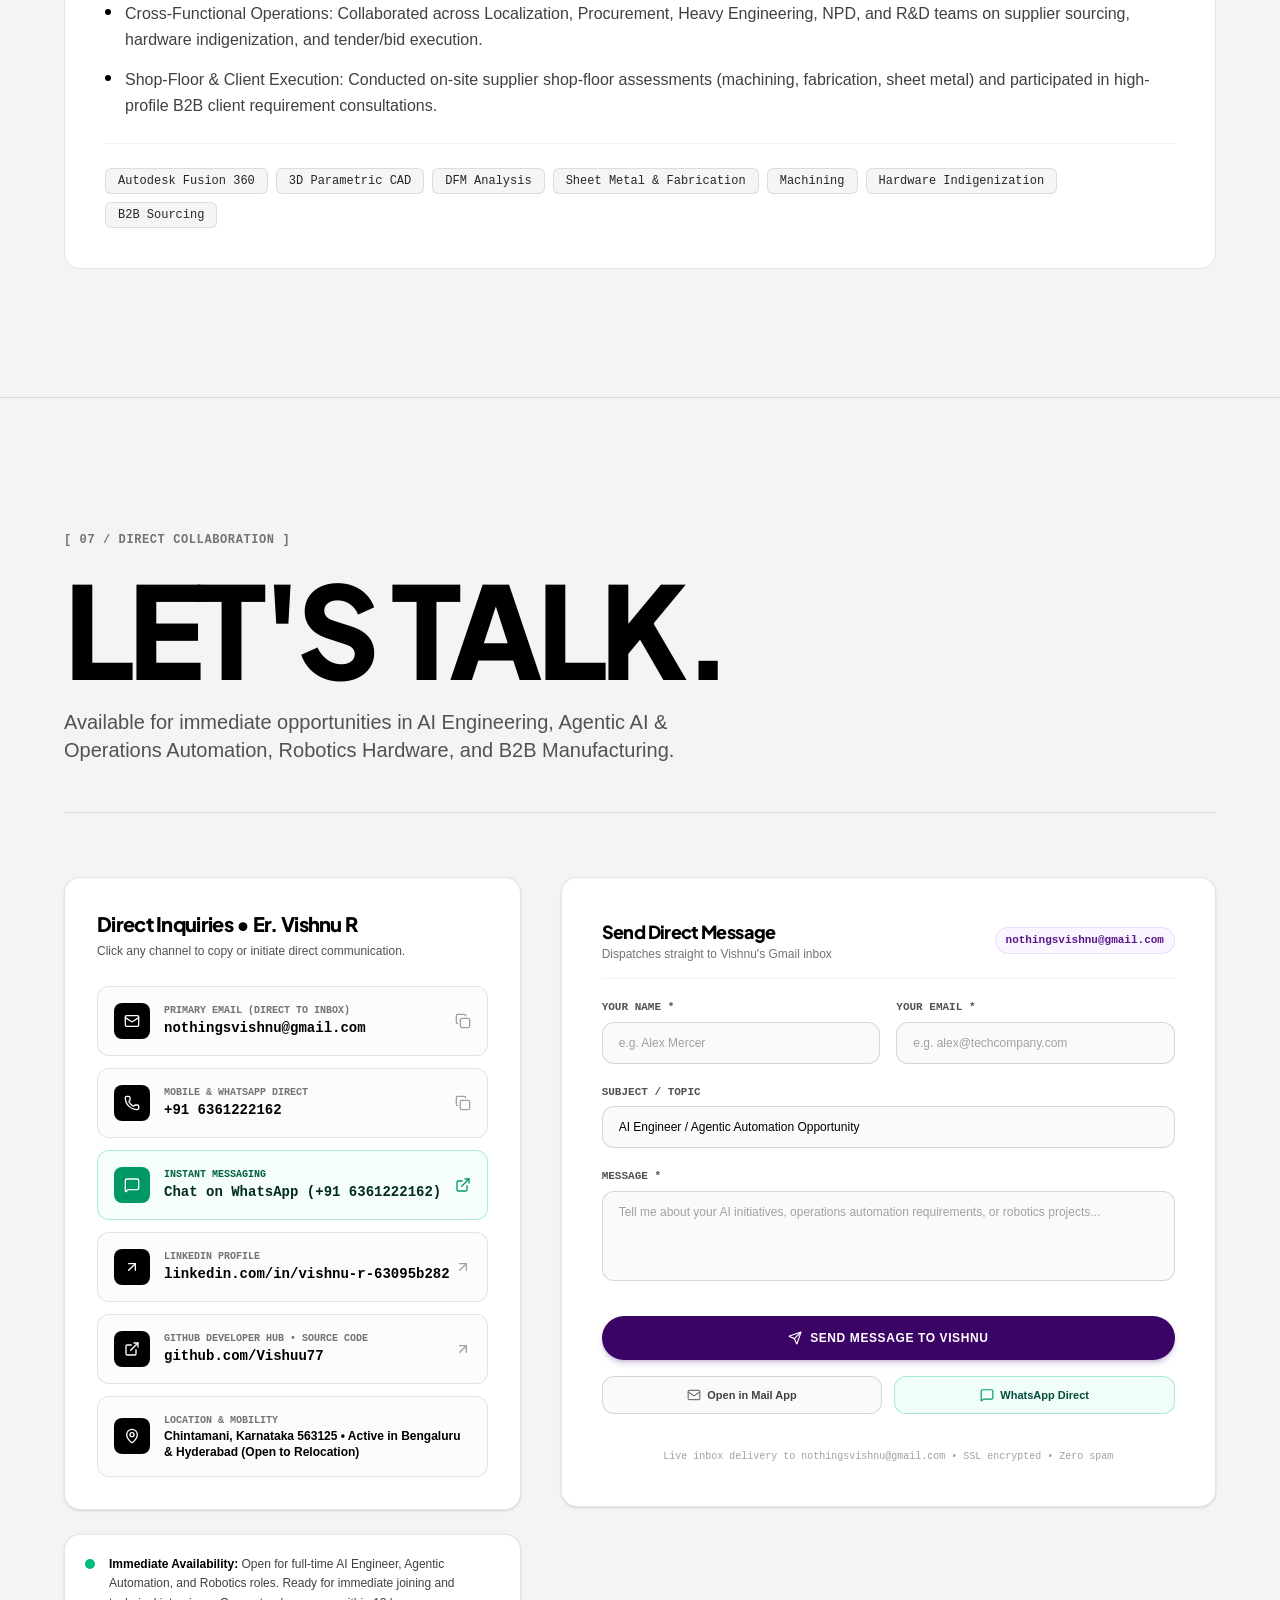
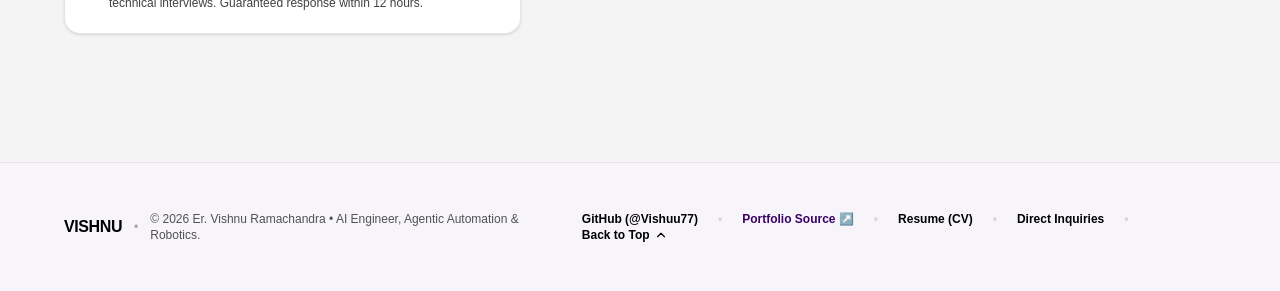
==== commit 2a81783a: "feat: deploy Data Science preview and 11-project interactive suite to portfolio" ====
--- a/index.html
+++ b/index.html
@@ -17,8 +17,8 @@
 
     <!-- Minimalist Monogram Favicon -->
     <link rel="icon" type="image/svg+xml" href="data:image/svg+xml,<svg xmlns='http://www.w3.org/2000/svg' viewBox='0 0 100 100'><rect width='100' height='100' rx='20' fill='%23000000'/><text x='50%' y='64%' font-family='sans-serif' font-weight='900' font-size='56' fill='%23ffffff' text-anchor='middle'>V</text></svg>" />
-    <script type="module" crossorigin src="/assets/index-BpvttYZw.js"></script>
-    <link rel="stylesheet" crossorigin href="/assets/index-ZXLIxuPO.css">
+    <script type="module" crossorigin src="/assets/index-DYmyB_gP.js"></script>
+    <link rel="stylesheet" crossorigin href="/assets/index-Bk2OiZN9.css">
   </head>
   <body class="bg-[#f4f4f4] text-[#000000] font-sans antialiased selection:bg-black selection:text-white min-h-screen overflow-x-hidden">
     <div id="root"></div>
